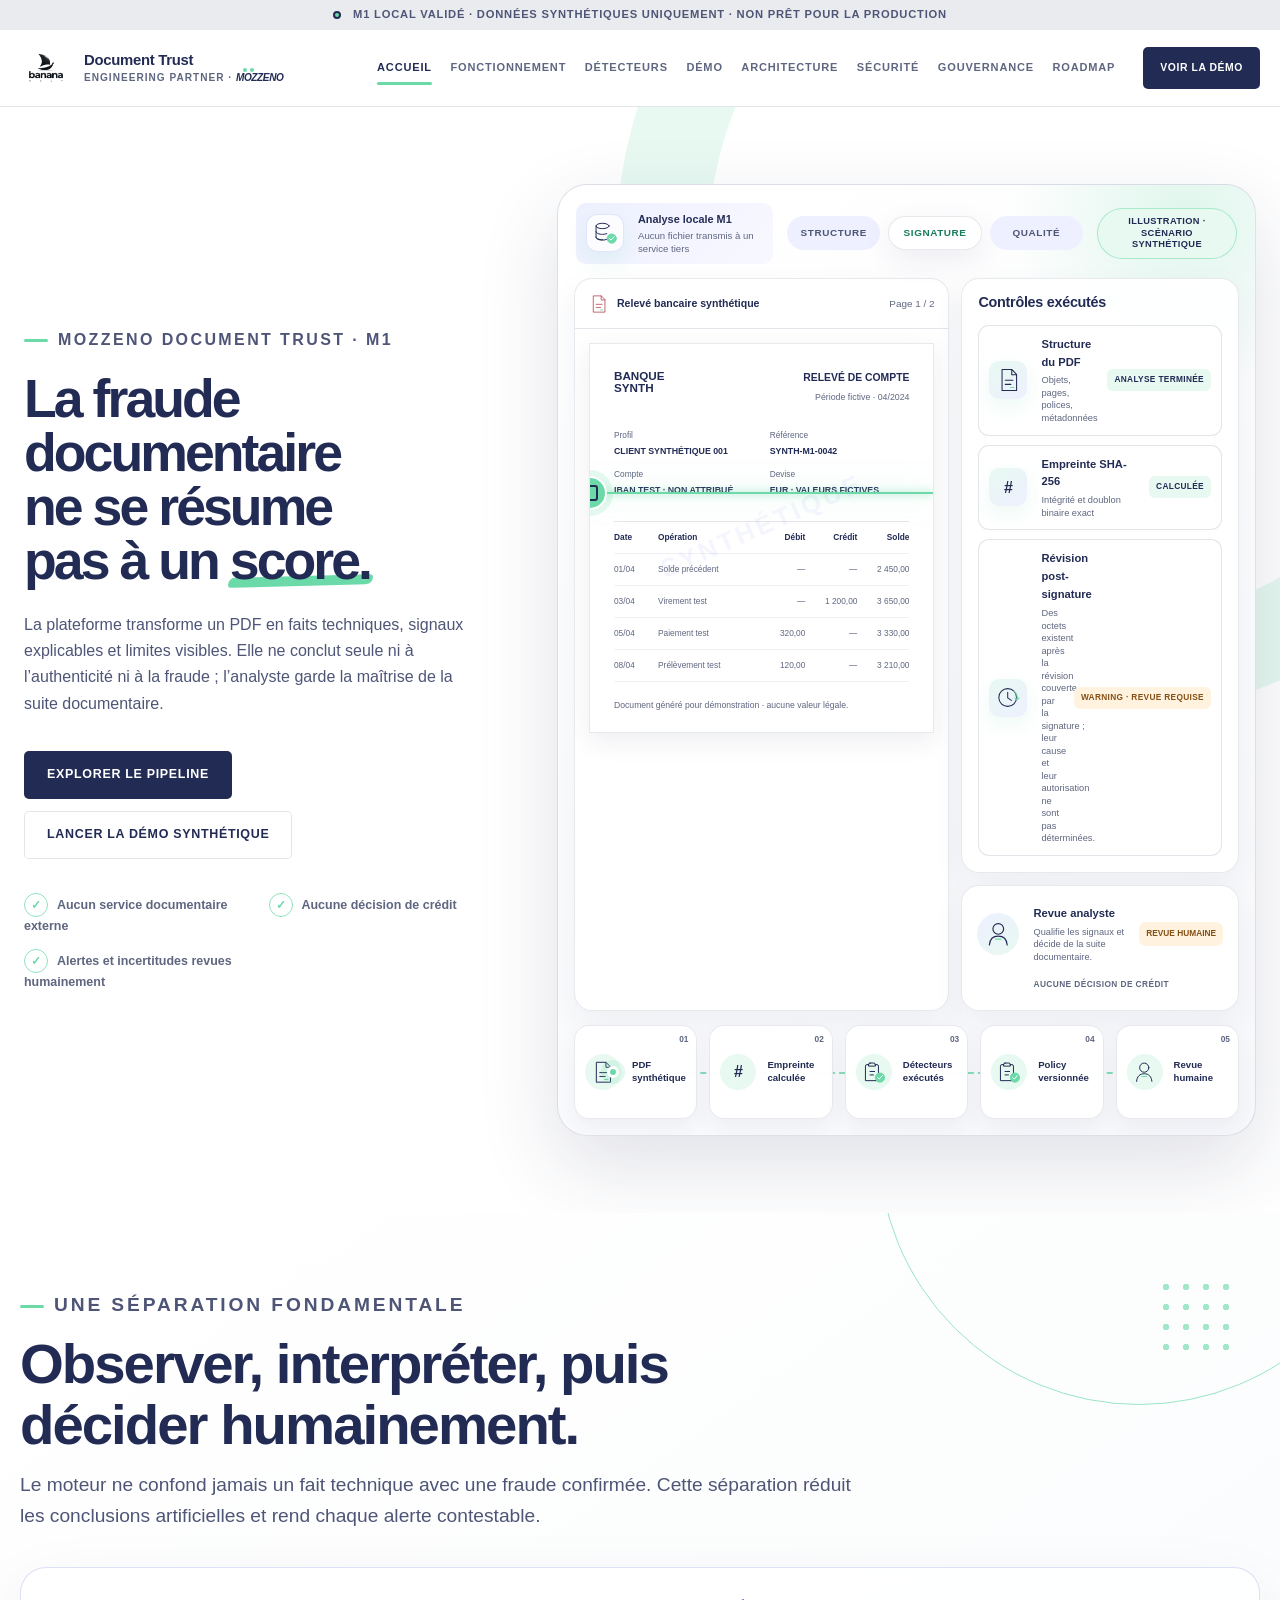
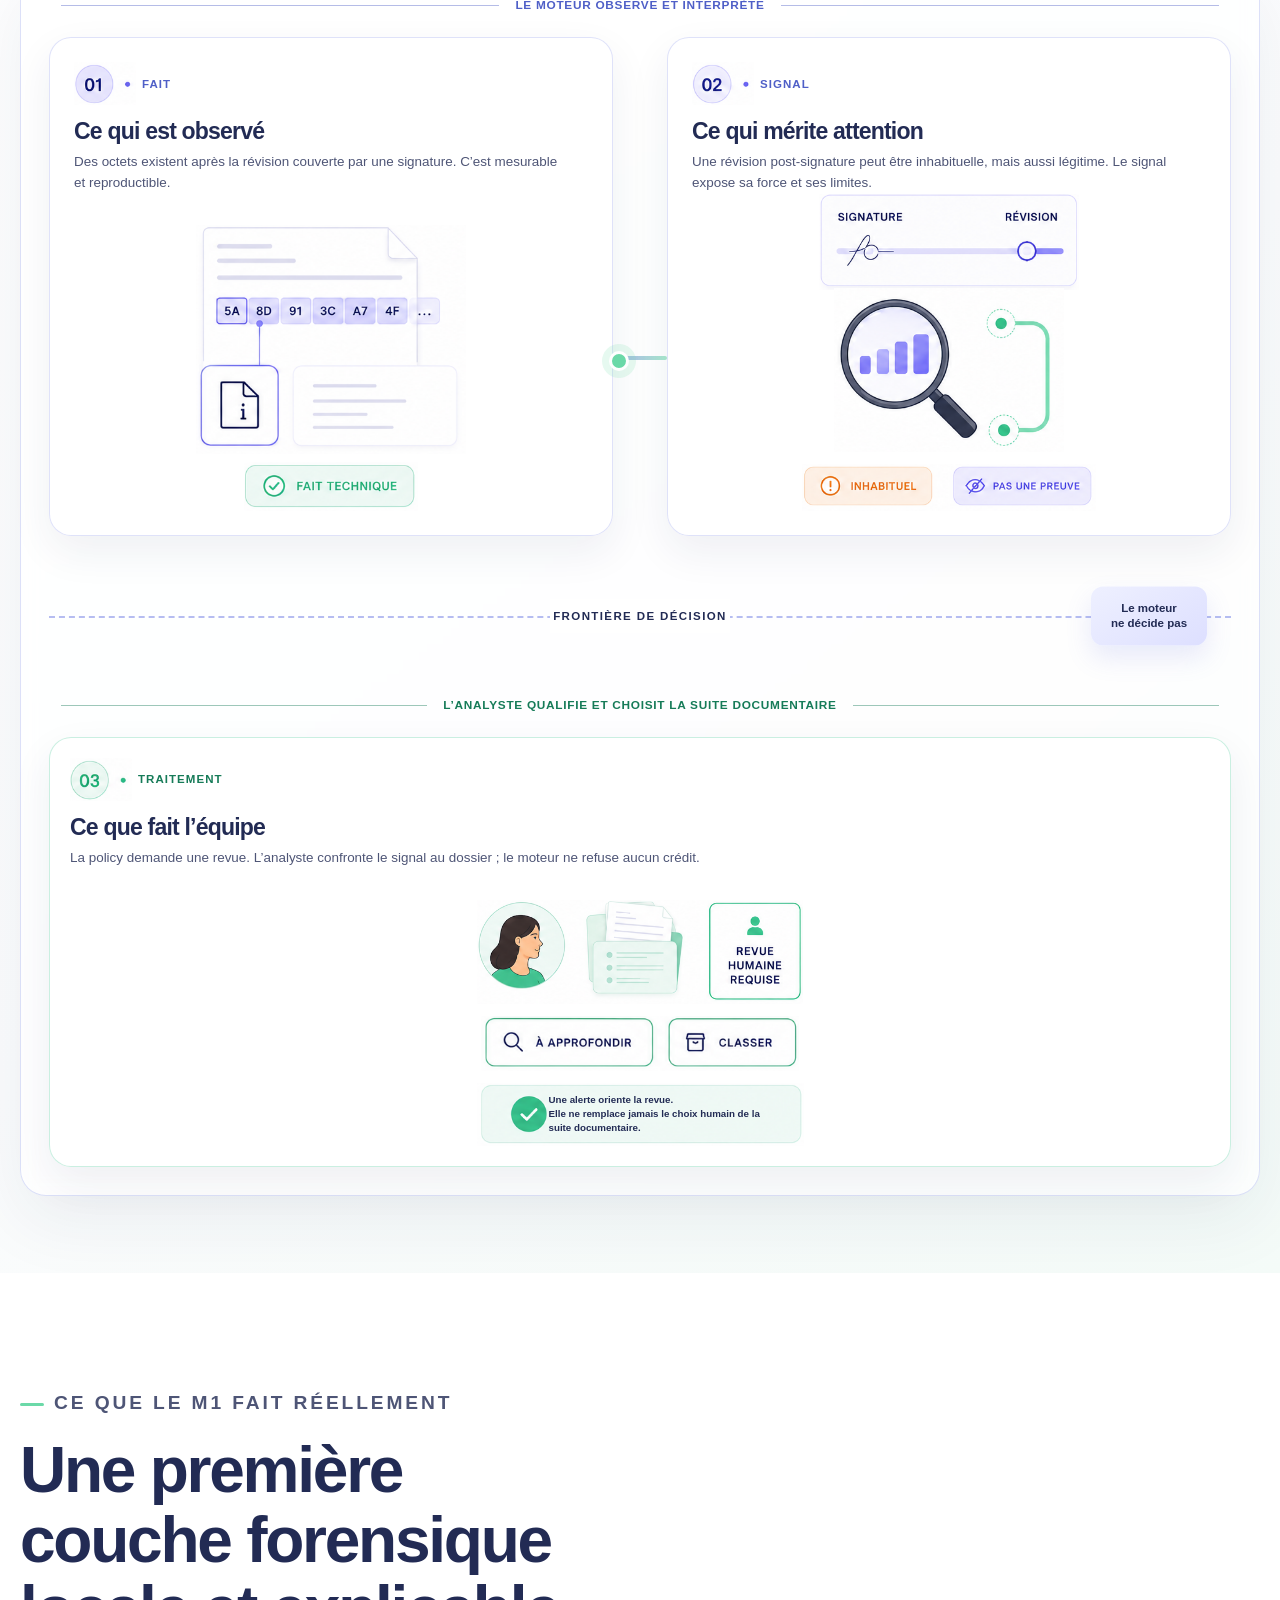
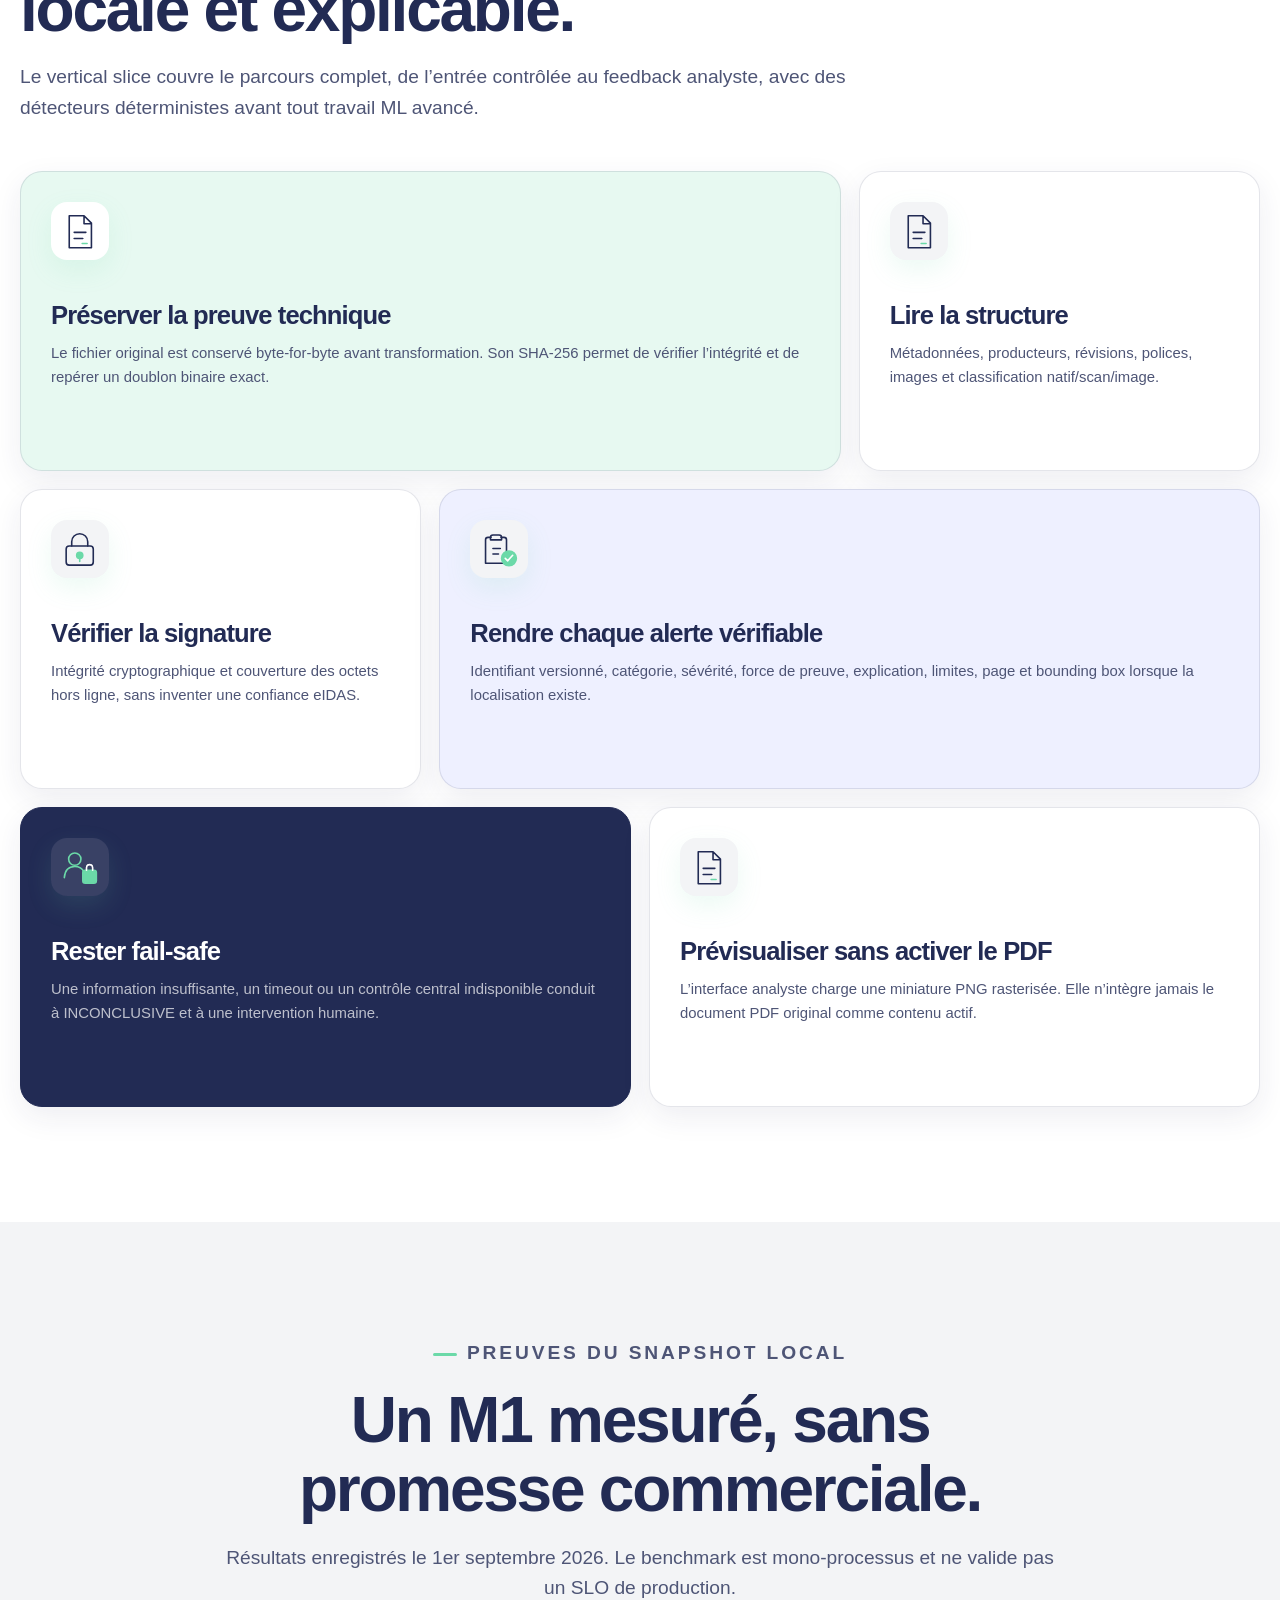
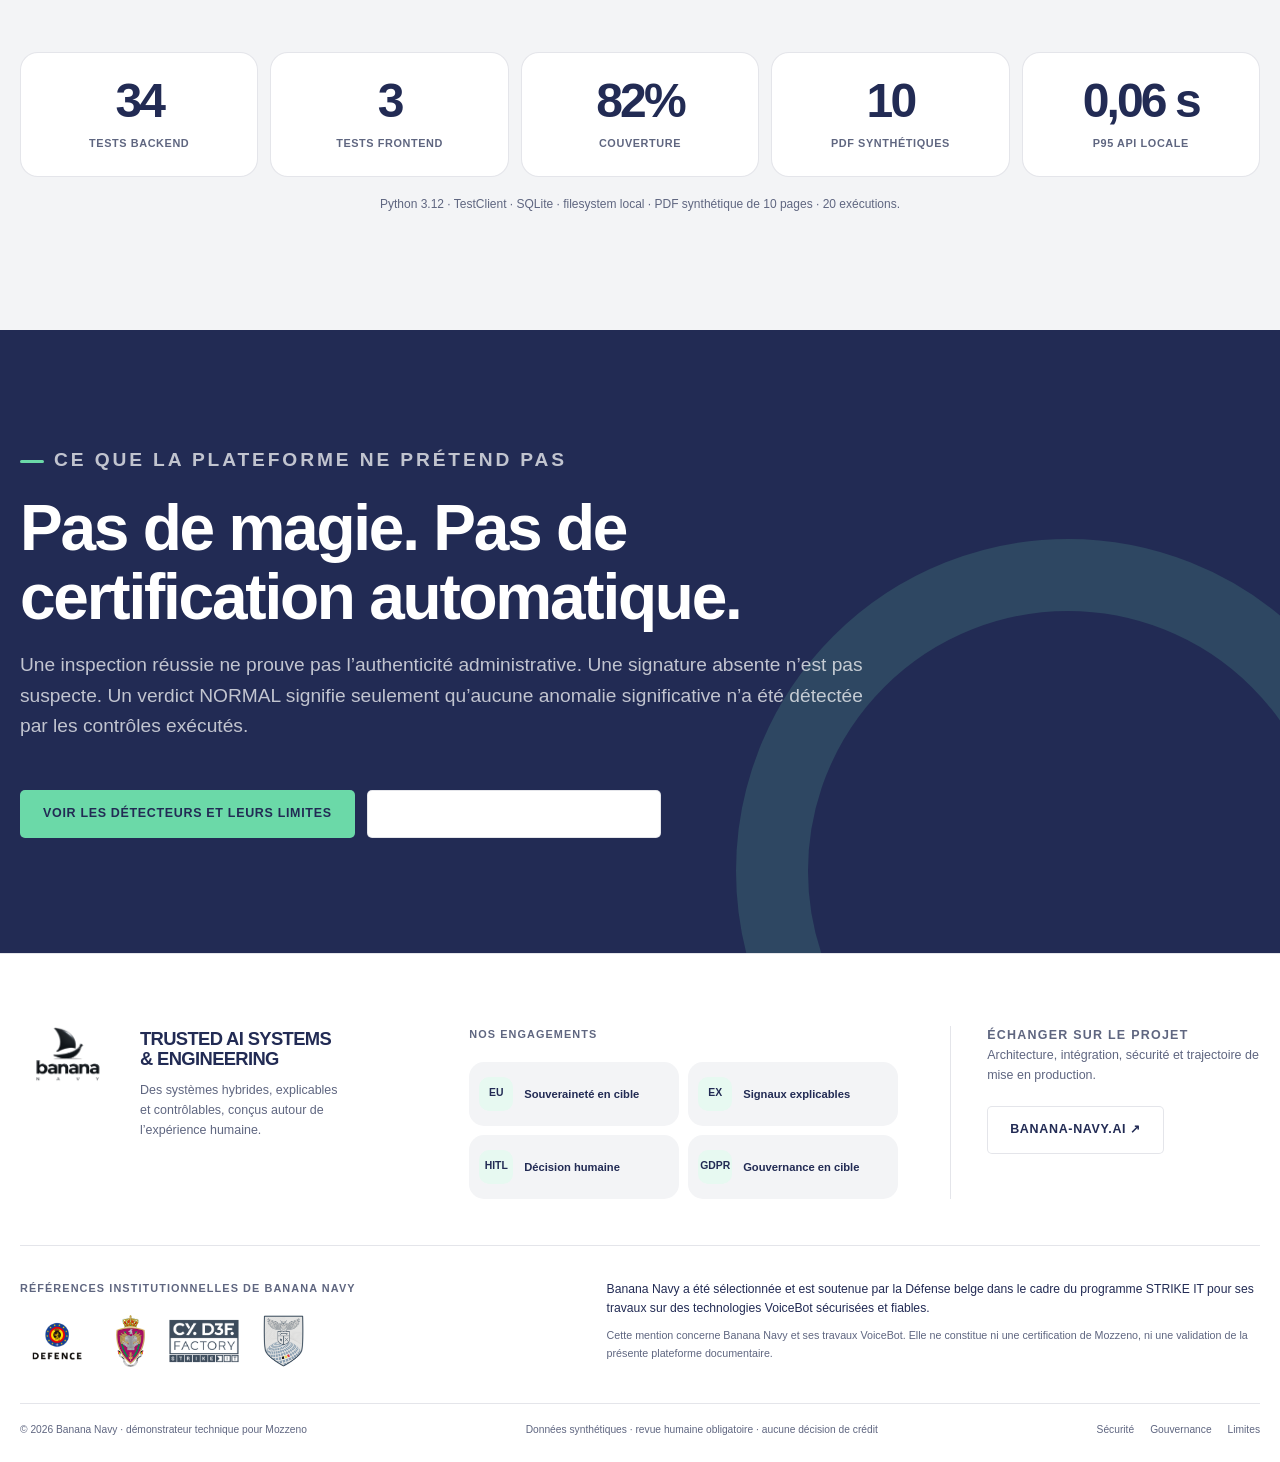
==== index.html @ f241d90c "Publish Mozzeno Document Trust showcase" ====
<!doctype html>
<html lang="fr">
  <head>
    <meta charset="utf-8">
    <meta name="viewport" content="width=device-width, initial-scale=1">
    <meta http-equiv="Content-Security-Policy" content="default-src 'self'; base-uri 'none'; form-action 'none'; object-src 'none'; connect-src 'none'; img-src 'self' data:; style-src 'self' 'unsafe-inline'; script-src 'self'">
    <meta name="description" content="Présentation du moteur local et explicable d’assistance à la détection de fraude documentaire, conçu pour une trajectoire souveraine chez Mozzeno.">
    <meta name="theme-color" content="#222b54">
    <title>Mozzeno Document Trust · Vue d’ensemble</title>
    <link rel="icon" href="assets/brand/banana-navy-logo.png" type="image/png">
    <link rel="stylesheet" href="assets/styles.css">
    <script defer src="assets/app.js"></script>
  </head>
  <body data-page="home">
    <a class="skip-link" href="#contenu">Aller au contenu</a>
    <div data-site-header></div>
    <noscript><div class="noscript-note">Le contenu principal reste lisible. La navigation, les pictogrammes et les interactions nécessitent JavaScript.</div></noscript>

    <main id="contenu">
      <section class="hero">
        <div class="shell hero-shell hero-grid">
          <div class="hero-copy" data-reveal>
            <p class="eyebrow">Mozzeno Document Trust · M1</p>
            <h1>La fraude documentaire ne se résume pas à un <span class="accent">score.</span></h1>
            <p>La plateforme transforme un PDF en faits techniques, signaux explicables et limites visibles. Elle ne conclut seule ni à l’authenticité ni à la fraude&nbsp;; l’analyste garde la maîtrise de la suite documentaire.</p>
            <div class="hero-actions">
              <a class="button button-primary" href="fonctionnement.html">Explorer le pipeline</a>
              <a class="button button-ghost" href="demo.html">Lancer la démo synthétique</a>
            </div>
            <div class="trust-line" role="list" aria-label="Principes du système">
              <span role="listitem">Aucun service documentaire externe</span>
              <span role="listitem">Aucune décision de crédit</span>
              <span role="listitem">Alertes et incertitudes revues humainement</span>
            </div>
          </div>

          <figure class="trust-console" aria-labelledby="console-caption" data-reveal>
            <figcaption class="visually-hidden" id="console-caption">Illustration d’un scénario entièrement synthétique : analyse locale d’un relevé fictif, calcul de l’empreinte SHA-256, détection d’un signal à examiner, policy versionnée, puis revue humaine sans décision de crédit.</figcaption>
            <div class="console-toolbar">
              <div class="local-processing">
                <span class="console-icon"><svg aria-hidden="true"><use href="#i-database"></use></svg></span>
                <span><strong>Analyse locale M1</strong><small>Aucun fichier transmis à un service tiers</small></span>
              </div>
              <div class="analysis-modes" role="list" aria-label="Axes d’analyse illustrés"><span role="listitem">Structure</span><span class="is-active" role="listitem">Signature</span><span role="listitem">Qualité</span></div>
              <span class="synthetic-chip">Illustration · scénario synthétique</span>
            </div>

            <div class="console-workspace">
              <div class="document-viewer">
                <header class="viewer-head">
                  <span class="viewer-title"><svg aria-hidden="true"><use href="#i-document"></use></svg><strong>Relevé bancaire synthétique</strong></span>
                  <span class="viewer-page">Page 1 / 2</span>
                </header>
                <div class="synthetic-paper" aria-hidden="true">
                  <span class="paper-watermark">SYNTHÉTIQUE</span>
                  <div class="statement-heading"><strong>BANQUE<br>SYNTH</strong><span><b>RELEVÉ DE COMPTE</b><small>Période fictive · 04/2024</small></span></div>
                  <div class="statement-meta">
                    <span><small>Profil</small><b>CLIENT SYNTHÉTIQUE 001</b></span>
                    <span><small>Référence</small><b>SYNTH-M1-0042</b></span>
                    <span><small>Compte</small><b>IBAN TEST · NON ATTRIBUÉ</b></span>
                    <span><small>Devise</small><b>EUR · VALEURS FICTIVES</b></span>
                  </div>
                  <div class="statement-table">
                    <div class="statement-row statement-labels"><span>Date</span><span>Opération</span><span>Débit</span><span>Crédit</span><span>Solde</span></div>
                    <div class="statement-row"><span>01/04</span><span>Solde précédent</span><span>—</span><span>—</span><span>2 450,00</span></div>
                    <div class="statement-row"><span>03/04</span><span>Virement test</span><span>—</span><span>1 200,00</span><span>3 650,00</span></div>
                    <div class="statement-row"><span>05/04</span><span>Paiement test</span><span>320,00</span><span>—</span><span>3 330,00</span></div>
                    <div class="statement-row"><span>08/04</span><span>Prélèvement test</span><span>120,00</span><span>—</span><span>3 210,00</span></div>
                  </div>
                  <p class="paper-disclaimer">Document généré pour démonstration · aucune valeur légale.</p>
                  <span class="scan-beam" aria-hidden="true"><i></i></span>
                </div>
              </div>

              <aside class="signal-board">
                <section class="signal-panel">
                  <h2>Contrôles exécutés</h2>
                  <div class="signal-row">
                    <span class="signal-icon"><svg aria-hidden="true"><use href="#i-document"></use></svg></span>
                    <span><strong>Structure du PDF</strong><small>Objets, pages, polices, métadonnées</small></span>
                    <b class="signal-status done">Analyse terminée</b>
                  </div>
                  <div class="signal-row">
                    <span class="signal-icon hash-icon" aria-hidden="true">#</span>
                    <span><strong>Empreinte SHA-256</strong><small>Intégrité et doublon binaire exact</small></span>
                    <b class="signal-status done">Calculée</b>
                  </div>
                  <div class="signal-row">
                    <span class="signal-icon"><svg aria-hidden="true"><use href="#i-clock"></use></svg></span>
                    <span><strong>Révision post-signature</strong><small>Des octets existent après la révision couverte par la signature&nbsp;; leur cause et leur autorisation ne sont pas déterminées.</small></span>
                    <b class="signal-status review">WARNING · revue requise</b>
                  </div>
                </section>
                <div class="analyst-panel">
                  <span class="analyst-icon"><svg aria-hidden="true"><use href="#i-user"></use></svg></span>
                  <span><strong>Revue analyste</strong><small>Qualifie les signaux et décide de la suite documentaire.</small></span>
                  <b>Revue humaine</b>
                  <p>Aucune décision de crédit</p>
                </div>
              </aside>
            </div>

            <div class="console-pipeline-wrap">
              <ol class="console-pipeline">
                <li><span class="pipeline-icon"><svg aria-hidden="true"><use href="#i-document"></use></svg></span><b>01</b><small>PDF synthétique</small></li>
                <li><span class="pipeline-icon hash-icon">#</span><b>02</b><small>Empreinte calculée</small></li>
                <li><span class="pipeline-icon"><svg aria-hidden="true"><use href="#i-clipboard"></use></svg></span><b>03</b><small>Détecteurs exécutés</small></li>
                <li><span class="pipeline-icon"><svg aria-hidden="true"><use href="#i-clipboard"></use></svg></span><b>04</b><small>Policy versionnée</small></li>
                <li><span class="pipeline-icon"><svg aria-hidden="true"><use href="#i-user"></use></svg></span><b>05</b><small>Revue humaine</small></li>
              </ol>
              <span class="pipeline-runner" aria-hidden="true"></span>
            </div>
          </figure>
        </div>
      </section>

      <section class="section surface-section separation-section" id="separation-moteur-humain">
        <div class="shell">
          <div class="section-head separation-heading" data-reveal>
            <p class="eyebrow">Une séparation fondamentale</p>
            <h2>Observer, interpréter, puis décider humainement.</h2>
            <p>Le moteur ne confond jamais un fait technique avec une fraude confirmée. Cette séparation réduit les conclusions artificielles et rend chaque alerte contestable.</p>
          </div>
          <div class="decision-map" data-reveal>
            <div class="engine-zone">
              <p class="zone-title"><span>Le moteur observe et interprète</span></p>
              <div class="engine-card-grid">
                <article class="separation-card fact-card">
                  <p class="separation-kicker"><b class="number-asset number-01"><span class="visually-hidden">01</span></b><span>Fait</span></p>
                  <h3>Ce qui est observé</h3>
                  <p>Des octets existent après la révision couverte par une signature. C’est mesurable et reproductible.</p>
                  <div class="fact-visual visual-kit-slice" aria-hidden="true"></div>
                  <div class="fact-qualifier visual-kit-slice" aria-hidden="true"></div>
                </article>

                <article class="separation-card signal-card">
                  <p class="separation-kicker"><b class="number-asset number-02"><span class="visually-hidden">02</span></b><span>Signal</span></p>
                  <h3>Ce qui mérite attention</h3>
                  <p>Une révision post-signature peut être inhabituelle, mais aussi légitime. Le signal expose sa force et ses limites.</p>
                  <div class="signal-visual" aria-hidden="true">
                    <span class="signal-signature visual-kit-slice"></span>
                    <span class="signal-inspection visual-kit-slice"></span>
                  </div>
                  <div class="signal-qualifiers" role="list" aria-label="Qualification du signal">
                    <span class="visually-hidden" role="listitem">Inhabituel</span><span class="visually-hidden" role="listitem">Pas une preuve</span>
                  </div>
                </article>
              </div>
            </div>

            <aside class="decision-boundary" aria-label="Frontière entre le moteur d’analyse et la décision humaine">
              <span>Frontière de décision</span>
              <strong>Le moteur<br>ne décide pas</strong>
            </aside>

            <div class="human-zone">
              <p class="zone-title"><span>L’analyste qualifie et choisit la suite documentaire</span></p>
              <article class="separation-card treatment-card">
                <p class="separation-kicker"><b class="number-asset number-03"><span class="visually-hidden">03</span></b><span>Traitement</span></p>
                <h3>Ce que fait l’équipe</h3>
                <p>La policy demande une revue. L’analyste confronte le signal au dossier&nbsp;; le moteur ne refuse aucun crédit.</p>
                <div class="human-review-visual visual-kit-slice" aria-hidden="true"></div>
                <p class="visually-hidden">L’analyste consulte le dossier et effectue la revue humaine requise.</p>
                <div class="review-options" role="list" aria-label="Suites documentaires possibles">
                  <span class="visually-hidden" role="listitem">À approfondir</span>
                  <span class="visually-hidden" role="listitem">Classer</span>
                </div>
                <p class="human-rule"><span>Une alerte oriente la revue.<br>Elle ne remplace jamais le choix humain de la suite documentaire.</span></p>
              </article>
            </div>
          </div>
        </div>
      </section>

      <section class="section">
        <div class="shell">
          <div class="section-head" data-reveal>
            <p class="eyebrow">Ce que le M1 fait réellement</p>
            <h2>Une première couche forensique locale et explicable.</h2>
            <p>Le vertical slice couvre le parcours complet, de l’entrée contrôlée au feedback analyste, avec des détecteurs déterministes avant tout travail ML avancé.</p>
          </div>
          <div class="bento-grid">
            <article class="bento wide mint" data-reveal>
              <span class="card-icon" aria-hidden="true"><svg viewBox="0 0 64 64"><use href="#i-document"></use></svg></span>
              <h3>Préserver la preuve technique</h3>
              <p>Le fichier original est conservé byte-for-byte avant transformation. Son SHA-256 permet de vérifier l’intégrité et de repérer un doublon binaire exact.</p>
            </article>
            <article class="bento" data-reveal>
              <span class="card-icon" aria-hidden="true"><svg viewBox="0 0 64 64"><use href="#i-document"></use></svg></span>
              <h3>Lire la structure</h3>
              <p>Métadonnées, producteurs, révisions, polices, images et classification natif/scan/image.</p>
            </article>
            <article class="bento" data-reveal>
              <span class="card-icon" aria-hidden="true"><svg viewBox="0 0 64 64"><use href="#i-lock"></use></svg></span>
              <h3>Vérifier la signature</h3>
              <p>Intégrité cryptographique et couverture des octets hors ligne, sans inventer une confiance eIDAS.</p>
            </article>
            <article class="bento wide purple" data-reveal>
              <span class="card-icon" aria-hidden="true"><svg viewBox="0 0 64 64"><use href="#i-clipboard"></use></svg></span>
              <h3>Rendre chaque alerte vérifiable</h3>
              <p>Identifiant versionné, catégorie, sévérité, force de preuve, explication, limites, page et bounding box lorsque la localisation existe.</p>
            </article>
            <article class="bento half navy" data-reveal>
              <span class="card-icon" aria-hidden="true"><svg viewBox="0 0 64 64"><use href="#i-user-lock"></use></svg></span>
              <h3>Rester fail-safe</h3>
              <p>Une information insuffisante, un timeout ou un contrôle central indisponible conduit à INCONCLUSIVE et à une intervention humaine.</p>
            </article>
            <article class="bento half" data-reveal>
              <span class="card-icon" aria-hidden="true"><svg viewBox="0 0 64 64"><use href="#i-document"></use></svg></span>
              <h3>Prévisualiser sans activer le PDF</h3>
              <p>L’interface analyste charge une miniature PNG rasterisée. Elle n’intègre jamais le document PDF original comme contenu actif.</p>
            </article>
          </div>
        </div>
      </section>

      <section class="section surface-section">
        <div class="shell">
          <div class="section-head centered" data-reveal>
            <p class="eyebrow">Preuves du snapshot local</p>
            <h2>Un M1 mesuré, sans promesse commerciale.</h2>
            <p>Résultats enregistrés le 1er septembre 2026. Le benchmark est mono-processus et ne valide pas un SLO de production.</p>
          </div>
          <div class="metric-grid" data-reveal>
            <div class="metric"><strong data-count="34">34</strong><span>tests backend</span></div>
            <div class="metric"><strong data-count="3">3</strong><span>tests frontend</span></div>
            <div class="metric"><strong data-count="83" data-suffix="%">83%</strong><span>couverture</span></div>
            <div class="metric"><strong data-count="10">10</strong><span>PDF synthétiques</span></div>
            <div class="metric"><strong data-count="0.06" data-decimals="2" data-suffix=" s">0,06 s</strong><span>p95 API locale</span></div>
          </div>
          <p class="metric-note">Python 3.12 · TestClient · SQLite · filesystem local · PDF synthétique de 10 pages · 20 exécutions.</p>
        </div>
      </section>

      <section class="section navy-section">
        <div class="shell" style="position:relative;z-index:1">
          <div class="section-head" data-reveal>
            <p class="eyebrow">Ce que la plateforme ne prétend pas</p>
            <h2>Pas de magie. Pas de certification automatique.</h2>
            <p>Une inspection réussie ne prouve pas l’authenticité administrative. Une signature absente n’est pas suspecte. Un verdict NORMAL signifie seulement qu’aucune anomalie significative n’a été détectée par les contrôles exécutés.</p>
          </div>
          <div class="hero-actions" data-reveal>
            <a class="button button-mint" href="detecteurs.html">Voir les détecteurs et leurs limites</a>
            <a class="button button-ghost" href="roadmap.html">Distinguer livré, cible et gates</a>
          </div>
        </div>
      </section>
    </main>

    <div data-site-footer></div>
  </body>
</html>
---- assets/styles.css ----
:root {
  --navy: #222b54;
  --navy-hover: #4e5576;
  --navy-focus: #293466;
  --mint: #6bd9a8;
  --mint-soft: #e7f9f1;
  --purple: #6f7ce3;
  --purple-soft: #eef0ff;
  --muted-brand: #7a8098;
  --muted: #5f6680;
  --surface: #f3f4f6;
  --legal: #eaebef;
  --white: #ffffff;
  --ink: #18203f;
  --warning: #b86b18;
  --warning-soft: #fff3df;
  --danger: #b54655;
  --danger-soft: #fff0f2;
  --line: rgba(34, 43, 84, 0.12);
  --shadow-sm: 0 10px 30px rgba(34, 43, 84, 0.08);
  --shadow-lg: 0 28px 70px rgba(34, 43, 84, 0.14);
  --font: "Segoe UI", "Helvetica Neue", Verdana, Arial, sans-serif;
  --ease: cubic-bezier(0.22, 1, 0.36, 1);
}

* {
  box-sizing: border-box;
}

html {
  scroll-behavior: smooth;
}

body {
  margin: 0;
  background: var(--white);
  color: var(--navy);
  font-family: var(--font);
  font-size: 16px;
  line-height: 1.6;
  -webkit-font-smoothing: antialiased;
}

body::before {
  position: fixed;
  z-index: 1000;
  top: 0;
  left: 0;
  width: var(--scroll-progress, 0%);
  height: 3px;
  background: var(--mint);
  content: "";
  pointer-events: none;
}

button,
input,
select {
  font: inherit;
}

button,
a {
  color: inherit;
}

button {
  cursor: pointer;
}

a {
  text-decoration: none;
}

img {
  display: block;
  max-width: 100%;
}

.visually-hidden {
  position: absolute !important;
  width: 1px !important;
  height: 1px !important;
  overflow: hidden !important;
  clip: rect(0 0 0 0) !important;
  clip-path: inset(50%) !important;
  margin: -1px !important;
  padding: 0 !important;
  border: 0 !important;
  white-space: nowrap !important;
}

.svg-sprite {
  position: absolute;
  width: 0;
  height: 0;
  overflow: hidden;
}

svg use {
  pointer-events: none;
}

.mint-fill {
  fill: var(--mint);
  stroke: var(--mint);
}

.mint-stroke {
  stroke: var(--mint) !important;
}

.white-stroke {
  stroke: var(--white) !important;
}

h1,
h2,
h3,
h4,
p {
  margin-top: 0;
}

h1,
h2,
h3,
h4 {
  line-height: 1.08;
  letter-spacing: -0.035em;
  text-wrap: balance;
}

p {
  text-wrap: pretty;
}

:focus-visible {
  outline: 3px solid var(--navy-focus);
  outline-offset: 4px;
  border-radius: 6px;
}

.navy-section :focus-visible,
.architecture-stage :focus-visible {
  outline-color: var(--white);
  box-shadow: 0 0 0 2px var(--navy-focus);
}

::selection {
  background: var(--mint);
  color: var(--navy);
}

.skip-link {
  position: fixed;
  z-index: 2000;
  top: 8px;
  left: 8px;
  transform: translateY(-150%);
  border-radius: 5px;
  background: var(--navy);
  padding: 10px 14px;
  color: white;
  font-weight: 700;
  transition: transform 0.2s ease;
}

.skip-link:focus {
  transform: none;
}

.shell {
  width: min(1240px, calc(100% - 40px));
  margin-inline: auto;
}

.narrow {
  width: min(880px, 100%);
}

.section {
  padding-block: clamp(72px, 9vw, 128px);
}

.section-compact {
  padding-block: clamp(48px, 6vw, 80px);
}

.surface-section {
  background: var(--surface);
}

.mint-section {
  background: var(--mint-soft);
}

.navy-section {
  position: relative;
  overflow: hidden;
  background: var(--navy);
  color: white;
}

.navy-section::after {
  position: absolute;
  right: -120px;
  bottom: -250px;
  width: 520px;
  height: 520px;
  border: 72px solid rgba(107, 217, 168, 0.16);
  border-radius: 50%;
  content: "";
}

.section-head {
  display: grid;
  max-width: 850px;
  gap: 18px;
  margin-bottom: 48px;
}

.section-head.centered {
  margin-inline: auto;
  text-align: center;
}

.eyebrow {
  margin: 0;
  color: var(--navy-hover);
  font-size: 0.74rem;
  font-weight: 800;
  letter-spacing: 0.15em;
  text-transform: uppercase;
}

.eyebrow::before {
  display: inline-block;
  width: 24px;
  height: 3px;
  margin: 0 10px 3px 0;
  border-radius: 99px;
  background: var(--mint);
  content: "";
}

.navy-section .eyebrow {
  color: var(--mint);
}

.section-head h2 {
  margin: 0;
  font-size: clamp(2.2rem, 5vw, 4.4rem);
  font-weight: 760;
}

.section-head p,
.lead {
  margin: 0;
  color: var(--navy-hover);
  font-size: clamp(1.02rem, 1.5vw, 1.24rem);
}

.navy-section .section-head p,
.navy-section .lead {
  color: rgba(255, 255, 255, 0.72);
}

.status-strip {
  min-height: 30px;
  background: var(--legal);
  color: var(--navy-hover);
  font-size: 0.7rem;
  font-weight: 700;
  letter-spacing: 0.07em;
  text-align: center;
  text-transform: uppercase;
}

.status-strip .shell {
  display: flex;
  min-height: 30px;
  align-items: center;
  justify-content: center;
  gap: 12px;
}

.status-dot {
  width: 8px;
  height: 8px;
  border: 2px solid var(--navy);
  border-radius: 50%;
  background: var(--mint);
}

.site-header {
  position: sticky;
  z-index: 80;
  top: 0;
  border-bottom: 1px solid var(--line);
  background: rgba(255, 255, 255, 0.92);
  backdrop-filter: blur(18px) saturate(140%);
}

.header-inner {
  display: flex;
  min-height: 76px;
  align-items: center;
  gap: 28px;
}

.brand-lockup {
  display: flex;
  flex: 0 0 auto;
  align-items: center;
  gap: 12px;
}

.brand-lockup img {
  width: 52px;
  height: 42px;
  object-fit: contain;
}

.brand-copy {
  display: grid;
  line-height: 1;
}

.brand-copy strong {
  font-size: 0.93rem;
  letter-spacing: -0.02em;
}

.brand-copy span {
  margin-top: 6px;
  color: var(--muted);
  font-size: 0.63rem;
  font-weight: 750;
  letter-spacing: 0.1em;
  text-transform: uppercase;
}

.mozzeno-word {
  position: relative;
  color: var(--navy);
  font-weight: 800;
  letter-spacing: -0.04em;
}

.mozzeno-word::before,
.mozzeno-word::after {
  position: absolute;
  top: -4px;
  width: 4px;
  height: 4px;
  border-radius: 50%;
  background: var(--mint);
  content: "";
}

.mozzeno-word::before {
  left: 7px;
}

.mozzeno-word::after {
  left: 14px;
}

.site-nav {
  display: flex;
  align-items: center;
  gap: clamp(15px, 1.45vw, 24px);
  margin-left: auto;
}

.site-nav a {
  position: relative;
  padding-block: 8px;
  color: var(--muted);
  font-size: 0.69rem;
  font-weight: 800;
  letter-spacing: 0.075em;
  text-transform: uppercase;
  transition: color 0.18s ease;
}

.site-nav a:hover,
.site-nav a[aria-current="page"] {
  color: var(--navy);
}

.site-nav a[aria-current="page"]::after {
  position: absolute;
  right: 0;
  bottom: 0;
  left: 0;
  height: 3px;
  border-radius: 99px;
  background: var(--mint);
  content: "";
}

.menu-toggle {
  display: none;
  width: 44px;
  height: 44px;
  border: 1px solid var(--line);
  border-radius: 5px;
  background: white;
}

.menu-toggle span {
  display: block;
  width: 20px;
  height: 2px;
  margin: 5px auto;
  border-radius: 9px;
  background: var(--navy);
}

.button {
  display: inline-flex;
  min-height: 48px;
  align-items: center;
  justify-content: center;
  gap: 10px;
  border: 1px solid transparent;
  border-radius: 5px;
  padding: 0 22px;
  font-size: 0.78rem;
  font-weight: 800;
  letter-spacing: 0.055em;
  text-transform: uppercase;
  transition: transform 0.2s var(--ease), background 0.2s ease, box-shadow 0.2s ease;
}

.button:hover {
  transform: translateY(-2px);
  box-shadow: var(--shadow-sm);
}

.button-primary {
  background: var(--navy);
  color: white;
}

.button-primary:hover {
  background: var(--navy-hover);
}

.button-mint {
  background: var(--mint);
  color: var(--navy);
}

.button-ghost {
  border-color: var(--line);
  background: white;
}

.header-cta {
  flex: 0 0 auto;
  min-height: 42px;
  padding-inline: 16px;
  font-size: 0.65rem;
}

.hero {
  position: relative;
  overflow: hidden;
  min-height: calc(100svh - 112px);
  padding-block: clamp(48px, 6vw, 82px);
}

.hero::before {
  position: absolute;
  z-index: -1;
  top: -330px;
  right: -280px;
  width: 760px;
  height: 760px;
  border: 92px solid var(--mint-soft);
  border-radius: 50%;
  content: "";
}

.hero::after {
  position: absolute;
  z-index: -1;
  top: 14%;
  right: 8%;
  width: 12px;
  height: 12px;
  border-radius: 50%;
  background: var(--mint);
  box-shadow: 32px 18px 0 rgba(111, 124, 227, 0.45), -20px 48px 0 rgba(107, 217, 168, 0.35);
  content: "";
}

.hero-grid {
  display: grid;
  grid-template-columns: minmax(420px, 560px) minmax(650px, 860px);
  align-items: center;
  justify-content: space-between;
  gap: clamp(44px, 5vw, 78px);
}

.hero-shell {
  width: min(1480px, calc(100% - 48px));
}

.hero-copy h1 {
  margin: 18px 0 24px;
  font-size: clamp(3.35rem, 4.15vw, 4.55rem);
  font-weight: 790;
  letter-spacing: -0.055em;
  line-height: 1.01;
}

.subhero h1 {
  margin: 18px 0 24px;
  font-size: clamp(3.2rem, 7vw, 6.9rem);
  font-weight: 790;
  letter-spacing: -0.065em;
  line-height: 0.9;
}

.hero-copy h1 .accent,
.subhero h1 .accent {
  position: relative;
  z-index: 0;
  display: inline-block;
}

.hero-copy h1 .accent::after,
.subhero h1 .accent::after {
  position: absolute;
  z-index: -1;
  right: -0.04em;
  bottom: 0.04em;
  left: -0.04em;
  height: 0.18em;
  border-radius: 99px 40px 99px 30px;
  background: var(--mint);
  content: "";
  transform: rotate(-1.5deg);
}

.hero-copy > p {
  max-width: 550px;
  margin-bottom: 0;
  color: var(--navy-hover);
  font-size: clamp(1rem, 1.16vw, 1.14rem);
  line-height: 1.65;
}

.hero-actions {
  display: flex;
  flex-wrap: wrap;
  gap: 12px;
  margin-top: 34px;
}

.trust-line {
  display: grid;
  max-width: 570px;
  grid-template-columns: repeat(2, minmax(0, 1fr));
  gap: 12px 20px;
  margin-top: 34px;
  color: var(--muted);
  font-size: 0.78rem;
  font-weight: 650;
}

.trust-line span::before {
  display: inline-grid;
  width: 22px;
  height: 22px;
  place-items: center;
  margin-right: 9px;
  border: 1px solid rgba(107, 217, 168, 0.75);
  border-radius: 50%;
  color: var(--mint);
  content: "✓";
  font-size: 0.72rem;
  font-weight: 900;
}

.subhero {
  position: relative;
  overflow: hidden;
  border-bottom: 1px solid var(--line);
  padding-block: clamp(64px, 8vw, 110px);
}

.subhero::after {
  position: absolute;
  z-index: -1;
  top: -200px;
  right: -100px;
  width: 460px;
  height: 460px;
  border: 64px solid var(--surface);
  border-radius: 50%;
  content: "";
}

.subhero h1 {
  max-width: 950px;
  font-size: clamp(3rem, 6.4vw, 6rem);
}

.subhero .lead {
  max-width: 780px;
}

.breadcrumb {
  display: flex;
  gap: 8px;
  color: var(--muted);
  font-size: 0.72rem;
  font-weight: 700;
  letter-spacing: 0.08em;
  text-transform: uppercase;
}

.breadcrumb a:hover {
  color: var(--navy);
}

.status-pills {
  display: flex;
  flex-wrap: wrap;
  gap: 8px;
  margin-top: 28px;
}

.pill,
.tag {
  display: inline-flex;
  min-height: 28px;
  align-items: center;
  gap: 7px;
  border: 1px solid var(--line);
  border-radius: 999px;
  background: white;
  padding: 4px 10px;
  font-size: 0.63rem;
  font-weight: 800;
  letter-spacing: 0.055em;
  text-transform: uppercase;
  color: var(--navy);
}

.pill-delivered {
  border-color: rgba(107, 217, 168, 0.75);
  background: var(--mint-soft);
}

.pill-target {
  border-color: rgba(111, 124, 227, 0.35);
  background: var(--purple-soft);
}

.pill-gate,
.pill-warning {
  border-color: rgba(184, 107, 24, 0.3);
  background: var(--warning-soft);
}

.bento-grid {
  display: grid;
  grid-template-columns: repeat(12, 1fr);
  gap: 18px;
}

.bento {
  position: relative;
  overflow: hidden;
  grid-column: span 4;
  min-height: 300px;
  border: 1px solid var(--line);
  border-radius: 22px;
  background: white;
  padding: 30px;
  box-shadow: var(--shadow-sm);
  transform: perspective(900px) rotateX(var(--rx, 0deg)) rotateY(var(--ry, 0deg));
  transition: transform 0.22s var(--ease), box-shadow 0.22s ease, border-color 0.22s ease;
}

.bento::after {
  position: absolute;
  inset: 0;
  background: radial-gradient(circle at var(--mx, 50%) var(--my, 50%), rgba(107, 217, 168, 0.16), transparent 36%);
  content: "";
  opacity: 0;
  pointer-events: none;
  transition: opacity 0.2s ease;
}

.bento:hover {
  border-color: rgba(107, 217, 168, 0.75);
  box-shadow: var(--shadow-lg);
}

.bento:hover::after {
  opacity: 1;
}

.bento > * {
  position: relative;
  z-index: 1;
}

.bento.wide {
  grid-column: span 8;
}

.bento.half {
  grid-column: span 6;
}

.bento.full {
  grid-column: 1 / -1;
}

.bento.mint {
  background: var(--mint-soft);
}

.bento.purple {
  background: var(--purple-soft);
}

.bento.navy {
  border-color: var(--navy);
  background: var(--navy);
  color: white;
}

.card-icon {
  display: grid;
  width: 58px;
  height: 58px;
  place-items: center;
  border-radius: 16px;
  background: var(--surface);
  color: var(--navy);
  font-size: 0.76rem;
  font-weight: 900;
  letter-spacing: -0.02em;
  box-shadow: 0 10px 26px rgba(107, 217, 168, 0.13);
  transition: box-shadow 0.25s var(--ease), transform 0.25s var(--ease);
}

.bento:hover .card-icon {
  box-shadow: 0 14px 32px rgba(107, 217, 168, 0.22);
  transform: translateY(-2px);
}

.bento.mint .card-icon {
  background: white;
}

.bento.navy .card-icon {
  background: rgba(255, 255, 255, 0.1);
  color: var(--mint);
}

.bento h3 {
  margin: 42px 0 12px;
  font-size: clamp(1.45rem, 2vw, 2rem);
}

.bento p {
  margin-bottom: 0;
  color: var(--navy-hover);
  font-size: 0.93rem;
}

.bento.navy p {
  color: rgba(255, 255, 255, 0.7);
}

.separation-section {
  position: relative;
  overflow: hidden;
  background: linear-gradient(145deg, #fff 0%, #fbfcfd 58%, #f4fbf8 100%);
  padding-block: clamp(64px, 6vw, 92px);
}

.separation-section > .shell {
  width: min(1470px, calc(100% - 40px));
}

.separation-section::before {
  position: absolute;
  top: -330px;
  right: -120px;
  width: 520px;
  height: 520px;
  border: 1px solid rgba(107, 217, 168, 0.68);
  border-radius: 50%;
  content: "";
  pointer-events: none;
}

.separation-section::after {
  position: absolute;
  top: 64px;
  right: 48px;
  width: 76px;
  height: 76px;
  background-image: radial-gradient(circle, rgba(107, 217, 168, 0.86) 0 3px, transparent 3.5px);
  background-size: 20px 20px;
  content: "";
  opacity: 0.72;
  pointer-events: none;
}

.separation-heading {
  position: relative;
  z-index: 1;
  max-width: 860px;
  gap: 14px;
  margin-bottom: 36px;
}

.separation-heading h2 {
  font-size: clamp(2.8rem, 4.4vw, 4.4rem);
}

.decision-map {
  position: relative;
  z-index: 1;
  display: grid;
  grid-template-columns: minmax(0, 1.82fr) 112px minmax(310px, 0.92fr);
  align-items: stretch;
  border: 1px solid rgba(111, 124, 227, 0.24);
  border-radius: 26px;
  background: rgba(255, 255, 255, 0.72);
  padding: 28px;
  box-shadow: 0 24px 70px rgba(34, 43, 84, 0.07);
  backdrop-filter: blur(8px);
}

.engine-zone {
  min-width: 0;
  padding-right: 20px;
}

.human-zone {
  min-width: 0;
  padding-left: 20px;
}

.zone-title {
  display: flex;
  align-items: center;
  gap: 16px;
  margin: 0 12px 22px;
  color: #4f5fc7;
  font-size: 0.74rem;
  font-weight: 850;
  letter-spacing: 0.06em;
  text-align: center;
  text-transform: uppercase;
}

.zone-title::before,
.zone-title::after {
  height: 1px;
  flex: 1;
  background: currentColor;
  content: "";
  opacity: 0.42;
}

.human-zone .zone-title {
  color: #167b58;
}

.engine-card-grid {
  position: relative;
  display: grid;
  grid-template-columns: repeat(2, minmax(0, 1fr));
  gap: 54px;
}

.engine-card-grid::before {
  position: absolute;
  z-index: 0;
  top: 64%;
  left: calc(50% - 27px);
  width: 54px;
  height: 4px;
  border-radius: 999px;
  background: linear-gradient(90deg, var(--purple), var(--mint));
  content: "";
  opacity: 0.58;
}

.engine-card-grid::after {
  position: absolute;
  z-index: 2;
  top: calc(64% - 5px);
  left: calc(50% - 31px);
  width: 14px;
  height: 14px;
  border: 3px solid white;
  border-radius: 50%;
  background: var(--mint);
  box-shadow: 0 0 0 7px rgba(107, 217, 168, 0.17);
  content: "";
  animation: separation-transfer 3.8s var(--ease) 2;
}

.separation-card {
  position: relative;
  z-index: 1;
  display: flex;
  min-width: 0;
  min-height: 472px;
  flex-direction: column;
  border: 1px solid rgba(111, 124, 227, 0.22);
  border-radius: 22px;
  background: rgba(255, 255, 255, 0.94);
  padding: 24px;
  box-shadow: 0 16px 42px rgba(34, 43, 84, 0.07);
}

.separation-card h3 {
  margin: 14px 0 8px;
  font-size: clamp(1.28rem, 1.8vw, 1.62rem);
}

.separation-card > p:not(.separation-kicker):not(.human-rule) {
  margin: 0;
  color: var(--navy-hover);
  font-size: 0.84rem;
  line-height: 1.55;
}

.separation-kicker {
  display: flex;
  align-items: center;
  gap: 10px;
  margin: 0;
  color: var(--purple);
  font-size: 0.72rem;
  font-weight: 850;
  letter-spacing: 0.09em;
  text-transform: uppercase;
}

.separation-kicker b {
  display: grid;
  width: 36px;
  height: 36px;
  place-items: center;
  border: 1px solid rgba(111, 124, 227, 0.22);
  border-radius: 50%;
  background: var(--purple-soft);
  font-size: 0.78rem;
}

.separation-kicker span::before {
  margin-right: 9px;
  content: "·";
}

.fact-visual,
.signal-visual {
  position: relative;
  min-height: 172px;
  margin-top: auto;
  border: 1px solid rgba(111, 124, 227, 0.18);
  border-radius: 14px;
  background: linear-gradient(145deg, white, rgba(238, 240, 255, 0.58));
}

.fact-visual {
  overflow: hidden;
  padding: 20px 14px 14px;
}

.fact-visual::before,
.fact-visual::after {
  position: absolute;
  right: 18px;
  width: 46%;
  height: 5px;
  border-radius: 999px;
  background: rgba(34, 43, 84, 0.16);
  content: "";
}

.fact-visual::before {
  top: 28px;
  box-shadow: 0 17px 0 rgba(34, 43, 84, 0.11), 0 34px 0 rgba(34, 43, 84, 0.14);
}

.fact-visual::after {
  top: 79px;
  width: 32%;
}

.fact-document {
  display: grid;
  width: 56px;
  height: 66px;
  place-items: center;
  border: 1px solid rgba(111, 124, 227, 0.34);
  border-radius: 12px;
  background: white;
  color: var(--navy);
}

.fact-document svg,
.signal-visual svg,
.human-review-visual svg,
.review-options svg,
.human-rule svg,
.byte-evidence + small svg {
  width: 34px;
  height: 34px;
  fill: none;
  stroke: currentColor;
  stroke-linecap: round;
  stroke-linejoin: round;
  stroke-width: 2.6;
}

.byte-evidence {
  position: relative;
  z-index: 1;
  display: grid;
  grid-template-columns: repeat(7, 1fr);
  margin-top: 16px;
  border: 1px solid rgba(111, 124, 227, 0.34);
  border-radius: 7px;
  background: white;
  box-shadow: 0 7px 18px rgba(111, 124, 227, 0.12);
}

.byte-evidence span {
  padding: 5px 2px;
  border-right: 1px solid rgba(111, 124, 227, 0.18);
  color: var(--navy);
  font-family: ui-monospace, SFMono-Regular, Consolas, monospace;
  font-size: 0.62rem;
  font-weight: 850;
  text-align: center;
}

.byte-evidence span:last-child {
  border-right: 0;
}

.fact-visual small {
  display: flex;
  align-items: center;
  justify-content: center;
  gap: 7px;
  width: max-content;
  max-width: 100%;
  margin: 14px auto 0;
  border: 1px solid rgba(47, 191, 134, 0.42);
  border-radius: 8px;
  background: rgba(231, 249, 241, 0.75);
  padding: 6px 10px;
  color: #167b58;
  font-size: 0.6rem;
  font-weight: 850;
  letter-spacing: 0.04em;
  text-transform: uppercase;
}

.fact-visual small svg {
  width: 20px;
  height: 20px;
}

.signal-visual {
  display: grid;
  grid-template-columns: repeat(2, 1fr);
  gap: 22px;
  align-items: start;
  padding: 18px;
}

.signal-visual > div {
  display: grid;
  gap: 12px;
  color: var(--navy);
  font-size: 0.6rem;
  font-weight: 850;
  letter-spacing: 0.06em;
  text-transform: uppercase;
}

.signal-visual i {
  position: relative;
  display: block;
  height: 5px;
  border-radius: 99px;
  background: rgba(111, 124, 227, 0.28);
}

.signal-visual i::after {
  position: absolute;
  top: 50%;
  left: 68%;
  width: 16px;
  height: 16px;
  border: 3px solid var(--purple);
  border-radius: 50%;
  background: white;
  content: "";
  transform: translate(-50%, -50%);
}

.signal-visual > div:nth-child(2) i::after {
  left: 43%;
}

.signal-visual > b {
  position: absolute;
  right: 50%;
  bottom: 14px;
  display: grid;
  width: 78px;
  height: 78px;
  place-items: center;
  border: 6px solid rgba(34, 43, 84, 0.72);
  border-radius: 50%;
  background: rgba(255, 255, 255, 0.94);
  box-shadow: 16px 18px 0 -8px rgba(34, 43, 84, 0.88);
  color: var(--purple);
  transform: translateX(50%);
}

.signal-qualifiers {
  display: grid;
  grid-template-columns: repeat(2, minmax(0, 1fr));
  gap: 8px;
  margin-top: 14px;
}

.signal-qualifiers span {
  display: grid;
  min-height: 34px;
  place-items: center;
  border: 1px solid rgba(184, 107, 24, 0.22);
  border-radius: 8px;
  background: var(--warning-soft);
  color: #92520d;
  font-size: 0.58rem;
  font-weight: 850;
  letter-spacing: 0.045em;
  text-align: center;
  text-transform: uppercase;
}

.signal-qualifiers span:last-child {
  border-color: rgba(111, 124, 227, 0.2);
  background: var(--purple-soft);
  color: var(--purple);
}

.decision-boundary {
  position: relative;
  display: grid;
  min-width: 0;
  place-items: center;
  border-right: 2px dashed rgba(111, 124, 227, 0.5);
  border-left: 2px dashed rgba(111, 124, 227, 0.5);
}

.decision-boundary > span {
  color: var(--navy);
  font-size: 0.72rem;
  font-weight: 850;
  letter-spacing: 0.12em;
  text-transform: uppercase;
  transform: rotate(-90deg);
  white-space: nowrap;
}

.decision-boundary strong {
  position: absolute;
  right: 50%;
  bottom: 74px;
  width: 116px;
  border-radius: 12px;
  background: linear-gradient(145deg, var(--purple-soft), #dddfff);
  padding: 14px 8px;
  box-shadow: 0 12px 26px rgba(111, 124, 227, 0.16);
  color: var(--navy);
  font-size: 0.72rem;
  line-height: 1.35;
  text-align: center;
  transform: translateX(50%);
}

.treatment-card {
  border-color: rgba(47, 191, 134, 0.25);
  padding: 20px;
}

.treatment-card .separation-kicker {
  color: #248c66;
}

.treatment-card .separation-kicker b {
  border-color: rgba(47, 191, 134, 0.22);
  background: var(--mint-soft);
}

.human-review-visual {
  display: grid;
  grid-template-columns: 0.8fr 1fr 1.1fr;
  align-items: center;
  gap: 10px;
  min-height: 132px;
  margin-top: auto;
}

.human-review-visual > span,
.human-review-visual > b {
  display: grid;
  min-width: 0;
  place-items: center;
  border: 1px solid rgba(47, 191, 134, 0.23);
  border-radius: 16px;
  background: linear-gradient(145deg, white, var(--mint-soft));
  color: var(--navy);
}

.human-review-visual > span {
  height: 82px;
}

.human-review-visual > span:nth-child(2) {
  height: 104px;
}

.human-review-visual > b {
  min-height: 118px;
  padding: 9px 6px;
  color: #19835d;
}

.human-review-visual > b small {
  margin-top: 6px;
  color: var(--navy);
  font-size: 0.55rem;
  font-weight: 850;
  line-height: 1.35;
  text-align: center;
  text-transform: uppercase;
}

.review-options {
  display: grid;
  grid-template-columns: repeat(2, minmax(0, 1fr));
  gap: 10px;
  margin-top: 12px;
}

.review-options span {
  display: flex;
  min-height: 40px;
  align-items: center;
  justify-content: center;
  gap: 8px;
  border: 1px solid rgba(47, 191, 134, 0.48);
  border-radius: 8px;
  background: white;
  color: var(--navy);
  font-size: 0.58rem;
  font-weight: 850;
  letter-spacing: 0.04em;
  text-align: center;
  text-transform: uppercase;
}

.review-options svg {
  width: 20px;
  height: 20px;
}

.human-rule {
  display: flex;
  align-items: center;
  gap: 11px;
  margin: 12px 0 0;
  border-radius: 10px;
  background: linear-gradient(90deg, rgba(231, 249, 241, 0.9), rgba(243, 244, 246, 0.75));
  padding: 10px 12px;
  color: var(--navy);
  font-size: 0.67rem;
  font-weight: 760;
  line-height: 1.45;
}

.human-rule svg {
  width: 28px;
  height: 28px;
  flex: 0 0 auto;
  color: #19835d;
}

/* Exact crops from the visual kit supplied for this section. */
.visual-kit-slice,
.number-asset,
.signal-qualifiers,
.review-options,
.human-rule {
  background-image: url("illustrations/separation-visual-kit.png");
  background-repeat: no-repeat;
}

.separation-kicker {
  gap: 6px;
  color: #4f5fc7;
}

.separation-kicker > span::before {
  display: none;
}

.separation-kicker b.number-asset {
  display: block;
  width: 62px;
  height: 43px;
  flex: 0 0 auto;
  border: 0;
  border-radius: 0;
  background-color: transparent;
  background-image: url("illustrations/separation-visual-kit.png");
  background-size: 998px 666px;
}

.separation-kicker b.number-asset.number-01 {
  background-position: -21px -193px;
}

.separation-kicker b.number-asset.number-02 {
  background-position: -117px -193px;
}

.separation-kicker b.number-asset.number-03 {
  background-position: -219px -193px;
}

.fact-visual.visual-kit-slice {
  width: 270px;
  height: 229px;
  min-height: 0;
  flex: 0 0 auto;
  margin: auto auto 0;
  border: 0;
  border-radius: 0;
  background-color: transparent;
  background-position: -23px -271px;
  background-size: 1044px 696px;
  padding: 0;
}

.fact-visual.visual-kit-slice::before,
.fact-visual.visual-kit-slice::after {
  content: none;
}

.fact-qualifier {
  width: 174px;
  height: 49px;
  flex: 0 0 auto;
  margin: 8px auto 0;
  background-position: -25px -511px;
  background-size: 1044px 696px;
}

.signal-visual {
  display: block;
  width: 260px;
  height: 260px;
  min-height: 0;
  flex: 0 0 auto;
  margin: auto auto 0;
  border: 0;
  border-radius: 0;
  background: none;
  padding: 0;
}

.signal-signature,
.signal-inspection {
  display: block;
  background-size: 952px 635px;
}

.signal-signature {
  width: 260px;
  height: 96px;
  background-position: -296px -180px;
}

.signal-inspection {
  width: 230px;
  height: 164px;
  margin: -2px auto 0;
  background-position: -296px -279px;
}

.signal-qualifiers {
  display: block;
  width: 294px;
  height: 47px;
  flex: 0 0 auto;
  margin: 10px auto 0;
  background-position: -198px -466px;
  background-size: 952px 635px;
}

.decision-boundary {
  border: 0;
}

.decision-boundary::after {
  position: absolute;
  top: 0;
  bottom: 0;
  left: 50%;
  border-left: 2px dashed rgba(111, 124, 227, 0.52);
  content: "";
  transform: translateX(-50%);
}

.decision-boundary > span {
  position: relative;
  z-index: 3;
  background: white;
  padding: 8px 3px;
}

.decision-boundary strong {
  z-index: 4;
}

.treatment-card .separation-kicker {
  color: #167b58;
}

.treatment-card .separation-kicker b.number-asset {
  border: 0;
  background-color: transparent;
}

.human-review-visual.visual-kit-slice {
  display: block;
  width: 326px;
  height: 104px;
  min-height: 0;
  flex: 0 0 auto;
  margin: auto auto 0;
  background-position: -545px -166px;
  background-size: 891px 594px;
}

.review-options {
  display: block;
  width: 318px;
  height: 55px;
  flex: 0 0 auto;
  margin: 12px auto 0;
  background-position: -763px -457px;
  background-size: 1106px 737px;
}

.human-rule {
  display: grid;
  width: 327px;
  min-height: 63px;
  align-items: center;
  flex: 0 0 auto;
  margin: 12px auto 0;
  border-radius: 0;
  background-color: transparent;
  background-position: -709px -512px;
  background-size: 1060px 707px;
  padding: 8px 12px 8px 72px;
  font-size: 0.61rem;
}

@keyframes separation-transfer {
  0%, 15% { left: calc(50% - 31px); opacity: 0; }
  22% { opacity: 1; }
  72% { left: calc(50% + 17px); opacity: 1; }
  80%, 100% { left: calc(50% + 17px); opacity: 0; }
}

@media (max-width: 1360px) {
  .decision-map {
    grid-template-columns: 1fr;
    gap: 24px;
  }

  .engine-zone,
  .human-zone {
    padding: 0;
  }

  .decision-boundary {
    min-height: 112px;
    border: 0;
  }

  .decision-boundary::after {
    top: 50%;
    right: 0;
    bottom: auto;
    left: 0;
    border-top: 2px dashed rgba(111, 124, 227, 0.5);
    border-left: 0;
    transform: none;
  }

  .decision-boundary > span {
    transform: none;
  }

  .decision-boundary strong {
    right: 24px;
    bottom: 50%;
    transform: translateY(50%);
  }

  .treatment-card {
    min-height: 430px;
  }
}

@media (max-width: 780px) {
  .separation-section::before {
    top: -250px;
    right: -310px;
    width: 440px;
    height: 440px;
  }

  .separation-section::after {
    display: none;
  }

  .decision-map {
    border-radius: 20px;
    padding: 16px;
  }

  .engine-card-grid {
    grid-template-columns: 1fr;
    gap: 18px;
  }

  .engine-card-grid::before,
  .engine-card-grid::after {
    display: none;
  }

  .separation-card {
    min-height: 0;
  }

  .fact-visual,
  .signal-visual,
  .human-review-visual {
    margin-top: 24px;
  }
}

@media (max-width: 520px) {
  .hero-copy .eyebrow {
    font-size: 0.62rem;
    letter-spacing: 0.1em;
  }

  .separation-heading h2 {
    font-size: 2.55rem;
  }

  .decision-map {
    margin-inline: -4px;
    padding: 12px;
  }

  .zone-title {
    gap: 8px;
    margin-inline: 0;
    font-size: 0.62rem;
  }

  .separation-card {
    padding: 20px;
  }

  .decision-boundary {
    min-height: 154px;
    align-content: start;
    padding-top: 18px;
  }

  .decision-boundary strong {
    right: 50%;
    bottom: 12px;
    transform: translateX(50%);
  }

  .human-review-visual {
    grid-template-columns: repeat(2, 1fr);
  }

  .human-review-visual > b {
    grid-column: 1 / -1;
  }

  .review-options {
    grid-template-columns: 1fr;
  }

  .signal-qualifiers {
    width: 284px;
    height: 44px;
    background-position: -191px -451px;
    background-size: 922px 614px;
  }

  .human-review-visual.visual-kit-slice {
    width: 281px;
    height: 89px;
    background-position: -470px -143px;
    background-size: 768px 512px;
  }

  .review-options {
    width: 283px;
    height: 49px;
    background-position: -678px -406px;
    background-size: 983px 655px;
  }

  .human-rule {
    width: 282px;
    min-height: 54px;
    background-position: -612px -441px;
    background-size: 914px 609px;
    padding: 6px 8px 6px 62px;
    font-size: 0.56rem;
  }
}

.metric-grid {
  display: grid;
  grid-template-columns: repeat(5, 1fr);
  gap: 12px;
}

.metric {
  border: 1px solid var(--line);
  border-radius: 18px;
  background: white;
  padding: 24px 18px;
  text-align: center;
}

.metric strong {
  display: block;
  color: var(--navy);
  font-size: clamp(2rem, 4vw, 3rem);
  letter-spacing: -0.06em;
  line-height: 1;
}

.metric span {
  display: block;
  margin-top: 10px;
  color: var(--muted);
  font-size: 0.68rem;
  font-weight: 750;
  letter-spacing: 0.055em;
  text-transform: uppercase;
}

.metric-note {
  margin: 18px 0 0;
  color: var(--muted);
  font-size: 0.75rem;
  text-align: center;
}

.trust-console {
  position: relative;
  isolation: isolate;
  min-width: 0;
  min-height: 680px;
  margin: 0;
  overflow: hidden;
  border: 1px solid rgba(34, 43, 84, 0.14);
  border-radius: 30px;
  background: linear-gradient(145deg, #fff 8%, #f7f8fb 100%);
  padding: 16px;
  box-shadow: 0 30px 82px rgba(34, 43, 84, 0.14);
}

.trust-console::before {
  position: absolute;
  z-index: -1;
  top: -150px;
  right: -110px;
  width: 360px;
  height: 360px;
  border-radius: 50%;
  background: radial-gradient(circle, rgba(107, 217, 168, 0.2), transparent 68%);
  content: "";
}

.console-toolbar {
  position: relative;
  z-index: 2;
  display: grid;
  min-height: 72px;
  grid-template-columns: minmax(172px, 0.8fr) minmax(260px, 1.2fr) auto;
  align-items: center;
  gap: 14px;
  padding: 2px 2px 14px;
}

.local-processing {
  display: grid;
  min-height: 56px;
  grid-template-columns: 42px 1fr;
  align-items: center;
  gap: 10px;
  border-radius: 10px;
  background: linear-gradient(135deg, var(--purple-soft), #f8f8ff);
  padding: 8px 10px;
}

.local-processing strong,
.local-processing small {
  display: block;
}

.local-processing strong {
  font-size: 0.68rem;
}

.local-processing small {
  margin-top: 2px;
  color: var(--muted);
  font-size: 0.6rem;
  line-height: 1.35;
}

.console-icon,
.signal-icon,
.analyst-icon,
.pipeline-icon {
  display: grid;
  flex: 0 0 auto;
  place-items: center;
  color: var(--navy);
}

.console-icon {
  width: 38px;
  height: 38px;
  border: 1px solid rgba(111, 124, 227, 0.18);
  border-radius: 11px;
  background: rgba(255, 255, 255, 0.76);
  box-shadow: 0 8px 22px rgba(107, 217, 168, 0.16);
}

.console-icon svg,
.viewer-title svg,
.signal-icon svg,
.analyst-icon svg,
.pipeline-icon svg,
.card-icon svg {
  width: 68%;
  height: 68%;
  fill: none;
  stroke: currentColor;
  stroke-linecap: round;
  stroke-linejoin: round;
  stroke-width: 2.6;
}

.analysis-modes {
  display: grid;
  grid-template-columns: repeat(3, 1fr);
  gap: 8px;
}

.analysis-modes span {
  display: grid;
  min-height: 34px;
  place-items: center;
  border: 1px solid transparent;
  border-radius: 999px;
  background: var(--purple-soft);
  color: var(--navy-hover);
  font-size: 0.62rem;
  font-weight: 850;
  letter-spacing: 0.06em;
  text-transform: uppercase;
}

.analysis-modes .is-active {
  border-color: rgba(34, 43, 84, 0.1);
  background: white;
  color: #177c59;
  box-shadow: var(--shadow-sm);
}

.synthetic-chip {
  max-width: 140px;
  border: 1px solid rgba(107, 217, 168, 0.5);
  border-radius: 999px;
  background: var(--mint-soft);
  padding: 7px 9px;
  color: var(--navy);
  font-size: 0.58rem;
  font-weight: 850;
  letter-spacing: 0.04em;
  line-height: 1.25;
  text-align: center;
  text-transform: uppercase;
}

.console-workspace {
  position: relative;
  z-index: 1;
  display: grid;
  min-height: 458px;
  grid-template-columns: minmax(0, 1.15fr) minmax(270px, 0.85fr);
  gap: 12px;
}

.document-viewer,
.signal-panel,
.analyst-panel {
  border: 1px solid rgba(34, 43, 84, 0.1);
  border-radius: 18px;
  background: rgba(255, 255, 255, 0.92);
  box-shadow: 0 12px 32px rgba(34, 43, 84, 0.06);
}

.document-viewer {
  min-width: 0;
  overflow: hidden;
}

.viewer-head {
  display: flex;
  min-height: 50px;
  align-items: center;
  justify-content: space-between;
  gap: 10px;
  border-bottom: 1px solid var(--line);
  padding: 10px 14px;
}

.viewer-title,
.viewer-page {
  display: flex;
  align-items: center;
}

.viewer-title {
  min-width: 0;
  gap: 8px;
  font-size: 0.66rem;
}

.viewer-title svg {
  width: 20px;
  height: 20px;
  flex: 0 0 auto;
  color: var(--danger);
}

.viewer-page {
  flex: 0 0 auto;
  gap: 6px;
  color: var(--muted);
  font-size: 0.62rem;
  font-style: normal;
}

.synthetic-paper {
  position: relative;
  min-height: 388px;
  margin: 14px;
  overflow: hidden;
  border: 1px solid rgba(34, 43, 84, 0.1);
  background: white;
  padding: 26px 24px 20px;
  box-shadow: 0 8px 24px rgba(34, 43, 84, 0.08);
}

.paper-watermark {
  position: absolute;
  top: 47%;
  left: 50%;
  color: rgba(111, 124, 227, 0.065);
  font-size: clamp(1.1rem, 2vw, 1.7rem);
  font-weight: 900;
  letter-spacing: 0.13em;
  transform: translate(-50%, -50%) rotate(-24deg);
}

.statement-heading {
  position: relative;
  display: flex;
  align-items: flex-start;
  justify-content: space-between;
  gap: 18px;
}

.statement-heading > strong {
  font-size: 0.73rem;
  line-height: 1.05;
}

.statement-heading > span {
  text-align: right;
}

.statement-heading b,
.statement-heading small {
  display: block;
}

.statement-heading b {
  font-size: 0.65rem;
}

.statement-heading small {
  margin-top: 3px;
  color: var(--muted);
  font-size: 0.55rem;
}

.statement-meta {
  position: relative;
  display: grid;
  grid-template-columns: repeat(2, minmax(0, 1fr));
  gap: 10px 16px;
  margin-top: 25px;
}

.statement-meta small,
.statement-meta b {
  display: block;
}

.statement-meta small {
  color: var(--muted);
  font-size: 0.52rem;
}

.statement-meta b {
  overflow: hidden;
  margin-top: 2px;
  font-size: 0.55rem;
  text-overflow: ellipsis;
  white-space: nowrap;
}

.statement-table {
  position: relative;
  margin-top: 24px;
  border-top: 1px solid var(--line);
}

.statement-row {
  display: grid;
  min-height: 32px;
  grid-template-columns: 0.62fr 1.55fr repeat(3, 0.75fr);
  align-items: center;
  gap: 6px;
  border-bottom: 1px solid rgba(34, 43, 84, 0.07);
  color: var(--muted);
  font-size: 0.52rem;
}

.statement-row span:nth-child(n + 3) {
  text-align: right;
}

.statement-labels {
  color: var(--navy);
  font-weight: 850;
}

.paper-disclaimer {
  position: relative;
  margin: 18px 0 0;
  color: var(--muted);
  font-size: 0.54rem;
  line-height: 1.35;
}

.scan-beam {
  position: absolute;
  z-index: 4;
  top: 38%;
  right: 0;
  left: 0;
  height: 2px;
  background: var(--mint);
  box-shadow: 0 0 9px var(--mint), 0 0 28px rgba(107, 217, 168, 0.55);
  animation: document-scan 5.6s var(--ease) 2;
}

.scan-beam i {
  position: absolute;
  top: 50%;
  left: 0;
  display: grid;
  width: 34px;
  height: 34px;
  place-items: center;
  border: 2px solid white;
  border-radius: 50%;
  background: var(--mint);
  color: var(--navy);
  box-shadow: 0 0 0 6px rgba(107, 217, 168, 0.18);
  transform: translate(-50%, -50%);
}

.scan-beam i::before {
  width: 12px;
  height: 12px;
  border: 2px solid currentColor;
  border-radius: 3px;
  content: "";
}

.signal-board {
  display: grid;
  min-width: 0;
  grid-template-rows: minmax(0, 1fr) auto;
  gap: 12px;
}

.signal-panel {
  padding: 16px;
}

.signal-panel h2 {
  margin: 0 0 14px;
  font-size: 0.9rem;
  letter-spacing: -0.02em;
}

.signal-row {
  display: grid;
  min-height: 80px;
  grid-template-columns: 42px minmax(0, 1fr) auto;
  align-items: center;
  gap: 10px;
  border: 1px solid var(--line);
  border-radius: 11px;
  background: white;
  padding: 10px;
}

.signal-row + .signal-row {
  margin-top: 9px;
}

.signal-icon {
  width: 38px;
  height: 38px;
  border-radius: 10px;
  background: linear-gradient(145deg, var(--mint-soft), var(--purple-soft));
  box-shadow: 0 8px 20px rgba(107, 217, 168, 0.13);
  font-size: 1rem;
  font-weight: 900;
}

.signal-row > span:nth-child(2) {
  min-width: 0;
}

.signal-row strong,
.signal-row small {
  display: block;
}

.signal-row strong {
  font-size: 0.7rem;
}

.signal-row small {
  margin-top: 3px;
  color: var(--muted);
  font-size: 0.58rem;
  line-height: 1.35;
}

.signal-status {
  border-radius: 6px;
  padding: 6px 7px;
  color: var(--navy);
  font-size: 0.52rem;
  letter-spacing: 0.04em;
  line-height: 1.2;
  text-align: center;
  text-transform: uppercase;
}

.signal-status.done {
  background: var(--mint-soft);
}

.signal-status.review {
  background: var(--warning-soft);
  color: #855016;
}

.analyst-panel {
  display: grid;
  min-height: 126px;
  grid-template-columns: 46px minmax(0, 1fr) auto;
  align-items: center;
  gap: 10px;
  padding: 15px;
}

.analyst-icon {
  width: 42px;
  height: 42px;
  border-radius: 50%;
  background: linear-gradient(145deg, var(--purple-soft), var(--mint-soft));
}

.analyst-panel strong,
.analyst-panel small {
  display: block;
}

.analyst-panel strong {
  font-size: 0.7rem;
}

.analyst-panel small {
  margin-top: 3px;
  color: var(--muted);
  font-size: 0.58rem;
  line-height: 1.35;
}

.analyst-panel > b {
  border-radius: 7px;
  background: var(--warning-soft);
  padding: 7px;
  color: #855016;
  font-size: 0.52rem;
  line-height: 1.2;
  text-align: center;
  text-transform: uppercase;
}

.analyst-panel > p {
  grid-column: 2 / -1;
  margin: -3px 0 0;
  color: var(--muted);
  font-size: 0.52rem;
  font-weight: 750;
  letter-spacing: 0.05em;
  text-transform: uppercase;
}

.console-pipeline-wrap {
  position: relative;
  z-index: 2;
  margin-top: 14px;
}

.console-pipeline {
  position: relative;
  display: grid;
  grid-template-columns: repeat(5, minmax(0, 1fr));
  gap: 12px;
  margin: 0;
  padding: 0;
  list-style: none;
}

.console-pipeline::before {
  position: absolute;
  z-index: -1;
  top: 50%;
  right: 7%;
  left: 7%;
  border-top: 2px dashed rgba(107, 217, 168, 0.8);
  content: "";
}

.console-pipeline li {
  position: relative;
  display: grid;
  min-height: 94px;
  grid-template-columns: 38px minmax(0, 1fr);
  align-items: center;
  gap: 9px;
  border: 1px solid rgba(34, 43, 84, 0.1);
  border-radius: 15px;
  background: rgba(255, 255, 255, 0.96);
  padding: 12px 10px;
  box-shadow: 0 9px 22px rgba(34, 43, 84, 0.06);
}

.pipeline-icon {
  width: 36px;
  height: 36px;
  border-radius: 50%;
  background: var(--mint-soft);
  font-size: 1rem;
  font-weight: 900;
}

.console-pipeline li > b {
  position: absolute;
  top: 7px;
  right: 8px;
  color: var(--muted);
  font-size: 0.52rem;
}

.console-pipeline li > small {
  color: var(--navy);
  font-size: 0.6rem;
  font-weight: 800;
  line-height: 1.3;
}

.pipeline-runner {
  position: absolute;
  z-index: 5;
  top: calc(50% - 6px);
  left: 5%;
  width: 12px;
  height: 12px;
  border: 3px solid white;
  border-radius: 50%;
  background: var(--mint);
  box-shadow: 0 0 0 6px rgba(107, 217, 168, 0.18);
  animation: console-runner 6s var(--ease) 2;
}

@keyframes document-scan {
  0%, 10% { top: 30%; opacity: 0; }
  18% { opacity: 1; }
  55% { top: 68%; opacity: 1; }
  82%, 100% { top: 82%; opacity: 0; }
}

@keyframes console-runner {
  0%, 6% { left: 5%; opacity: 0; }
  10% { opacity: 1; }
  28% { left: 25%; }
  47% { left: 45%; }
  66% { left: 65%; }
  85% { left: 85%; opacity: 1; }
  94%, 100% { left: 85%; opacity: 0; }
}

.pipeline-layout {
  display: grid;
  grid-template-columns: minmax(320px, 0.72fr) minmax(0, 1.28fr);
  gap: 36px;
}

.pipeline-nav {
  display: grid;
  align-content: start;
  gap: 10px;
}

.pipeline-step {
  display: grid;
  width: 100%;
  grid-template-columns: 42px 1fr auto;
  align-items: center;
  gap: 14px;
  border: 1px solid var(--line);
  border-radius: 14px;
  background: white;
  padding: 13px 14px;
  color: var(--navy-hover);
  text-align: left;
  transition: border 0.18s ease, transform 0.18s ease, background 0.18s ease;
}

.pipeline-step:hover {
  transform: translateX(4px);
}

.pipeline-step[aria-selected="true"] {
  border-color: var(--mint);
  background: var(--mint-soft);
  color: var(--navy);
}

.pipeline-step > b {
  display: grid;
  width: 38px;
  height: 38px;
  place-items: center;
  border-radius: 50%;
  background: var(--surface);
  font-size: 0.75rem;
}

.pipeline-step span {
  font-weight: 750;
}

.pipeline-step small {
  color: var(--muted);
  font-size: 0.58rem;
  font-weight: 800;
  letter-spacing: 0.05em;
  text-transform: uppercase;
}

.pipeline-detail {
  position: sticky;
  top: 118px;
  min-height: 520px;
  border-radius: 28px;
  background: var(--navy);
  padding: clamp(30px, 5vw, 56px);
  color: white;
  box-shadow: var(--shadow-lg);
}

.pipeline-detail-number {
  display: grid;
  width: 64px;
  height: 64px;
  place-items: center;
  border-radius: 18px;
  background: var(--mint);
  color: var(--navy);
  font-size: 1rem;
  font-weight: 900;
}

.pipeline-detail h2 {
  margin: 48px 0 16px;
  font-size: clamp(2.3rem, 5vw, 4.6rem);
}

.pipeline-detail > p {
  max-width: 670px;
  color: rgba(255, 255, 255, 0.74);
  font-size: 1.04rem;
}

.detail-facts {
  display: grid;
  grid-template-columns: repeat(2, 1fr);
  gap: 12px;
  margin-top: 34px;
}

.detail-facts div {
  border: 1px solid rgba(255, 255, 255, 0.13);
  border-radius: 15px;
  background: rgba(255, 255, 255, 0.06);
  padding: 16px;
}

.detail-facts b {
  display: block;
  margin-bottom: 5px;
  color: var(--mint);
  font-size: 0.63rem;
  letter-spacing: 0.075em;
  text-transform: uppercase;
}

.detail-facts span {
  font-size: 0.82rem;
}

.detector-toolbar,
.view-switch,
.demo-scenarios {
  display: flex;
  flex-wrap: wrap;
  gap: 8px;
  margin-bottom: 30px;
}

.filter-button,
.switch-button,
.scenario-button {
  min-height: 42px;
  border: 1px solid var(--line);
  border-radius: 5px;
  background: white;
  padding: 8px 15px;
  color: var(--navy-hover);
  font-size: 0.69rem;
  font-weight: 800;
  letter-spacing: 0.045em;
  text-transform: uppercase;
}

.filter-button[aria-pressed="true"],
.switch-button[aria-pressed="true"],
.scenario-button[aria-pressed="true"] {
  border-color: var(--navy);
  background: var(--navy);
  color: white;
}

.detector-grid {
  display: grid;
  grid-template-columns: repeat(3, 1fr);
  gap: 16px;
}

.detector-card {
  display: flex;
  min-height: 340px;
  flex-direction: column;
  border: 1px solid var(--line);
  border-radius: 20px;
  background: white;
  padding: 26px;
  box-shadow: var(--shadow-sm);
}

.detector-card[hidden] {
  display: none;
}

.detector-card .detector-code {
  display: flex;
  align-items: center;
  justify-content: space-between;
  gap: 12px;
}

.detector-code > b {
  display: grid;
  width: 50px;
  height: 50px;
  place-items: center;
  border-radius: 14px;
  background: var(--surface);
  font-size: 0.7rem;
}

.detector-card h3 {
  margin: 34px 0 10px;
  font-size: 1.65rem;
}

.detector-card p {
  margin: 0 0 20px;
  color: var(--navy-hover);
  font-size: 0.88rem;
}

.detector-card ul {
  display: grid;
  gap: 8px;
  margin: auto 0 0;
  padding: 0;
  list-style: none;
}

.detector-card li {
  position: relative;
  padding-left: 18px;
  color: var(--muted);
  font-size: 0.78rem;
}

.detector-card li::before {
  position: absolute;
  top: 0.62em;
  left: 0;
  width: 6px;
  height: 6px;
  border-radius: 50%;
  background: var(--mint);
  content: "";
}

.indicator-example {
  display: grid;
  grid-template-columns: minmax(0, 0.85fr) minmax(360px, 1.15fr);
  gap: 22px;
  align-items: stretch;
}

.document-mock {
  position: relative;
  min-height: 570px;
  overflow: hidden;
  border: 1px solid var(--line);
  border-radius: 24px;
  background: #dfe2e9;
  padding: 38px;
}

.paper {
  position: relative;
  width: min(410px, 100%);
  min-height: 490px;
  margin: auto;
  border-radius: 4px;
  background: white;
  padding: 42px 38px;
  box-shadow: 0 22px 48px rgba(34, 43, 84, 0.16);
}

.paper-head {
  display: flex;
  align-items: center;
  justify-content: space-between;
  gap: 30px;
  margin-bottom: 36px;
}

.paper-logo {
  width: 86px;
  height: 14px;
  border-radius: 99px;
  background: var(--navy);
}

.paper-stamp {
  width: 42px;
  height: 42px;
  border: 3px solid var(--mint);
  border-radius: 50%;
}

.paper-line {
  height: 8px;
  margin-bottom: 13px;
  border-radius: 99px;
  background: #e9ebef;
}

.paper-line.short { width: 48%; }
.paper-line.medium { width: 72%; }
.paper-line.dark { width: 61%; background: #aeb3c3; }

.paper-table {
  display: grid;
  gap: 10px;
  margin-top: 42px;
  border-top: 1px solid #e5e7ec;
  padding-top: 20px;
}

.paper-row {
  display: grid;
  grid-template-columns: 1fr 0.55fr;
  gap: 20px;
}

.bounding-box {
  position: absolute;
  top: 63%;
  right: 13%;
  width: 40%;
  height: 10%;
  border: 3px solid var(--warning);
  border-radius: 5px;
  background: rgba(255, 191, 93, 0.12);
  animation: box-breathe 2.2s ease-in-out infinite;
}

.bounding-box::after {
  position: absolute;
  right: -3px;
  bottom: calc(100% + 5px);
  border-radius: 4px;
  background: var(--warning);
  padding: 3px 7px;
  color: white;
  content: "page 1 · zone 0,41–0,62";
  font-size: 0.54rem;
  font-weight: 800;
  white-space: nowrap;
}

@keyframes box-breathe {
  50% { box-shadow: 0 0 0 8px rgba(184, 107, 24, 0.12); }
}

.indicator-card {
  display: flex;
  flex-direction: column;
  border: 1px solid var(--line);
  border-radius: 24px;
  background: white;
  padding: 34px;
  box-shadow: var(--shadow-sm);
}

.indicator-meta {
  display: flex;
  flex-wrap: wrap;
  gap: 7px;
}

.indicator-card h3 {
  margin: 40px 0 14px;
  font-size: clamp(1.7rem, 3vw, 2.5rem);
}

.indicator-card > p {
  color: var(--navy-hover);
}

.indicator-fields {
  display: grid;
  grid-template-columns: repeat(2, 1fr);
  gap: 10px;
  margin-top: auto;
}

.indicator-fields div {
  border-radius: 12px;
  background: var(--surface);
  padding: 14px;
}

.indicator-fields b {
  display: block;
  margin-bottom: 4px;
  color: var(--muted);
  font-size: 0.58rem;
  letter-spacing: 0.07em;
  text-transform: uppercase;
}

.indicator-fields span {
  font-size: 0.76rem;
  font-weight: 650;
}

.policy-tree {
  display: grid;
  gap: 9px;
}

.policy-rule {
  display: grid;
  grid-template-columns: 50px 1fr auto;
  align-items: center;
  gap: 16px;
  border: 1px solid var(--line);
  border-radius: 16px;
  background: white;
  padding: 15px 18px;
}

.policy-rule > b {
  display: grid;
  width: 42px;
  height: 42px;
  place-items: center;
  border-radius: 50%;
  background: var(--surface);
  font-size: 0.68rem;
}

.policy-rule span {
  font-size: 0.86rem;
  font-weight: 680;
}

.policy-rule output {
  border-radius: 999px;
  background: var(--surface);
  padding: 6px 10px;
  color: var(--navy-hover);
  font-size: 0.61rem;
  font-weight: 850;
  letter-spacing: 0.04em;
}

.policy-rule.warning output { background: var(--warning-soft); color: #85490b; }
.policy-rule.danger output { background: var(--danger-soft); color: var(--danger); }
.policy-rule.inconclusive output { background: var(--purple-soft); color: var(--navy); }

.demo-console {
  overflow: hidden;
  border: 1px solid var(--line);
  border-radius: 28px;
  background: white;
  box-shadow: var(--shadow-lg);
}

.demo-topbar {
  display: flex;
  align-items: center;
  justify-content: space-between;
  gap: 20px;
  border-bottom: 1px solid var(--line);
  background: var(--surface);
  padding: 16px 20px;
}

.demo-topbar strong {
  font-size: 0.76rem;
  letter-spacing: 0.055em;
  text-transform: uppercase;
}

.demo-topbar span {
  color: var(--muted);
  font-size: 0.68rem;
}

.demo-grid {
  display: grid;
  grid-template-columns: minmax(320px, 0.75fr) minmax(0, 1.25fr);
}

.demo-document {
  border-right: 1px solid var(--line);
  background: #e7e9ee;
  padding: 32px;
}

.demo-document .paper {
  min-height: 530px;
}

.demo-report {
  min-height: 610px;
  padding: clamp(28px, 4vw, 48px);
}

.analysis-progress {
  display: grid;
  grid-template-columns: repeat(5, 1fr);
  gap: 8px;
  margin-bottom: 36px;
}

.analysis-progress span {
  height: 6px;
  overflow: hidden;
  border-radius: 99px;
  background: var(--surface);
}

.analysis-progress span::after {
  display: block;
  width: 0;
  height: 100%;
  border-radius: inherit;
  background: var(--mint);
  content: "";
  transition: width 0.5s var(--ease);
}

.analysis-progress span.is-complete::after {
  width: 100%;
}

.report-placeholder {
  display: grid;
  min-height: 420px;
  place-items: center;
  color: var(--muted);
  text-align: center;
}

.report-placeholder .scan-ring {
  position: relative;
  width: 96px;
  height: 96px;
  margin: 0 auto 18px;
  border: 8px solid var(--surface);
  border-top-color: var(--mint);
  border-radius: 50%;
}

.report-placeholder.is-running .scan-ring {
  animation: spin 1s linear infinite;
}

@keyframes spin { to { transform: rotate(360deg); } }

.report-result[hidden],
.report-placeholder[hidden] {
  display: none;
}

.verdict-row {
  display: flex;
  align-items: flex-start;
  justify-content: space-between;
  gap: 24px;
  margin-bottom: 28px;
}

.verdict-row h2 {
  margin: 6px 0 0;
  font-size: clamp(2.1rem, 4vw, 3.5rem);
}

.verdict-badge {
  border-radius: 999px;
  background: var(--surface);
  padding: 9px 14px;
  font-size: 0.7rem;
  font-weight: 900;
  letter-spacing: 0.055em;
}

.verdict-badge.warning { background: var(--warning-soft); color: #85490b; }
.verdict-badge.inconclusive { background: var(--purple-soft); color: var(--navy); }
.verdict-badge.invalid { background: var(--danger-soft); color: var(--danger); }

.report-layers {
  display: grid;
  gap: 10px;
}

.report-layer {
  border: 1px solid var(--line);
  border-radius: 14px;
  padding: 15px 17px;
}

.report-layer b {
  display: block;
  margin-bottom: 5px;
  color: var(--muted);
  font-size: 0.59rem;
  letter-spacing: 0.08em;
  text-transform: uppercase;
}

.report-layer p {
  margin: 0;
  font-size: 0.84rem;
}

.demo-disclaimer {
  margin-top: 22px;
  border-left: 4px solid var(--purple);
  background: var(--purple-soft);
  padding: 14px 16px;
  color: var(--navy-hover);
  font-size: 0.74rem;
}

.architecture-stage {
  min-height: 640px;
  border-radius: 28px;
  background: var(--navy);
  padding: clamp(28px, 5vw, 58px);
  color: white;
  box-shadow: var(--shadow-lg);
}

.architecture-view[hidden] {
  display: none;
}

.arch-flow {
  position: relative;
  display: grid;
  grid-template-columns: repeat(5, 1fr);
  gap: 14px;
  margin-top: 44px;
}

.arch-flow::before {
  position: absolute;
  z-index: 0;
  top: 43px;
  right: 8%;
  left: 8%;
  height: 2px;
  background: rgba(255, 255, 255, 0.18);
  content: "";
}

.arch-node {
  position: relative;
  z-index: 1;
  min-height: 170px;
  border: 1px solid rgba(255, 255, 255, 0.13);
  border-radius: 16px;
  background: #2c3766;
  padding: 22px 16px;
  text-align: center;
}

.arch-node b {
  display: grid;
  width: 44px;
  height: 44px;
  place-items: center;
  margin: 0 auto 28px;
  border-radius: 50%;
  background: var(--mint);
  color: var(--navy);
  font-size: 0.68rem;
}

.arch-node strong {
  display: block;
  font-size: 0.88rem;
}

.arch-node small {
  display: block;
  margin-top: 8px;
  color: rgba(255, 255, 255, 0.58);
  font-size: 0.68rem;
}

.arch-packet {
  position: absolute;
  z-index: 3;
  top: 36px;
  left: 5%;
  width: 14px;
  height: 14px;
  border: 3px solid var(--navy);
  border-radius: 50%;
  background: var(--mint);
  animation: arch-packet 4.8s linear infinite;
}

@keyframes arch-packet {
  0% { left: 5%; opacity: 0; }
  8% { opacity: 1; }
  92% { opacity: 1; }
  100% { left: 94%; opacity: 0; }
}

.choice-table {
  width: 100%;
  overflow: hidden;
  border: 1px solid var(--line);
  border-radius: 20px;
  border-spacing: 0;
  background: white;
  box-shadow: var(--shadow-sm);
}

.choice-table th,
.choice-table td {
  border-bottom: 1px solid var(--line);
  padding: 18px 20px;
  text-align: left;
  vertical-align: top;
}

.choice-table tr:last-child td {
  border-bottom: 0;
}

.choice-table th {
  background: var(--navy);
  color: white;
  font-size: 0.7rem;
  letter-spacing: 0.065em;
  text-transform: uppercase;
}

.choice-table td {
  color: var(--navy-hover);
  font-size: 0.84rem;
}

.choice-table td:first-child {
  color: var(--navy);
  font-weight: 800;
}

.storage-grid,
.security-grid,
.gate-grid {
  display: grid;
  grid-template-columns: repeat(4, 1fr);
  gap: 14px;
}

.storage-card,
.security-card,
.gate-card {
  border: 1px solid var(--line);
  border-radius: 19px;
  background: white;
  padding: 24px;
  box-shadow: var(--shadow-sm);
}

.storage-card b,
.security-card > b,
.gate-card > b {
  display: grid;
  width: 44px;
  height: 44px;
  place-items: center;
  border-radius: 13px;
  background: var(--surface);
  font-size: 0.68rem;
}

.storage-card h3,
.security-card h3,
.gate-card h3 {
  margin: 28px 0 10px;
  font-size: 1.3rem;
}

.storage-card p,
.security-card p,
.gate-card p {
  margin: 0;
  color: var(--navy-hover);
  font-size: 0.8rem;
}

.hybrid-flow {
  display: grid;
  grid-template-columns: repeat(5, 1fr);
  align-items: stretch;
  gap: 10px;
}

.hybrid-flow.four-column {
  grid-template-columns: repeat(4, minmax(0, 1fr));
}

.hybrid-node {
  position: relative;
  min-height: 180px;
  border: 1px solid rgba(255, 255, 255, 0.13);
  border-radius: 17px;
  background: rgba(255, 255, 255, 0.06);
  padding: 24px 18px;
}

.hybrid-node:not(:last-child)::after {
  position: absolute;
  top: 50%;
  left: calc(100% + 2px);
  color: var(--mint);
  content: "→";
  font-weight: 900;
  transform: translateY(-50%);
}

.hybrid-node b {
  color: var(--mint);
  font-size: 0.63rem;
  letter-spacing: 0.08em;
  text-transform: uppercase;
}

.hybrid-node h3 {
  margin: 28px 0 10px;
  font-size: 1.25rem;
}

.hybrid-node p {
  margin: 0;
  color: rgba(255, 255, 255, 0.65);
  font-size: 0.77rem;
}

.boundary-map {
  position: relative;
  min-height: 640px;
  overflow: hidden;
  border-radius: 28px;
  background: var(--navy);
  color: white;
  box-shadow: var(--shadow-lg);
}

.boundary-ring {
  position: absolute;
  top: 50%;
  left: 50%;
  border: 1px solid rgba(107, 217, 168, 0.34);
  border-radius: 50%;
  transform: translate(-50%, -50%);
}

.boundary-ring.one { width: 480px; height: 480px; }
.boundary-ring.two { width: 330px; height: 330px; }
.boundary-ring.three { width: 180px; height: 180px; background: rgba(107, 217, 168, 0.08); }

.boundary-core {
  position: absolute;
  z-index: 3;
  top: 50%;
  left: 50%;
  text-align: center;
  transform: translate(-50%, -50%);
}

.boundary-core b {
  display: block;
  color: var(--mint);
  font-size: 0.68rem;
  letter-spacing: 0.08em;
  text-transform: uppercase;
}

.boundary-core strong {
  display: block;
  margin-top: 9px;
  font-size: 1.3rem;
}

.threat {
  position: absolute;
  z-index: 4;
  max-width: 150px;
  border: 1px solid rgba(255, 255, 255, 0.16);
  border-radius: 12px;
  background: #35406d;
  padding: 11px 13px;
  font-size: 0.67rem;
  font-weight: 750;
  text-align: center;
}

.threat::before {
  display: inline-block;
  margin-right: 6px;
  color: var(--mint);
  content: "×";
  font-size: 1rem;
  font-weight: 900;
}

.threat.t1 { top: 12%; left: 12%; }
.threat.t2 { top: 15%; right: 12%; }
.threat.t3 { top: 47%; left: 5%; }
.threat.t4 { top: 47%; right: 5%; }
.threat.t5 { bottom: 12%; left: 14%; }
.threat.t6 { right: 14%; bottom: 12%; }

.boundary-label {
  position: absolute;
  z-index: 2;
  color: rgba(255, 255, 255, 0.72);
  font-size: 0.58rem;
  font-weight: 800;
  letter-spacing: 0.07em;
  text-transform: uppercase;
}

.boundary-label.outer { top: 10%; left: 50%; transform: translateX(-50%); }
.boundary-label.middle { top: 25%; left: 50%; transform: translateX(-50%); }
.boundary-label.inner { top: 39%; left: 50%; transform: translateX(-50%); }

.comparison-grid {
  display: grid;
  grid-template-columns: repeat(2, 1fr);
  gap: 18px;
}

.comparison-card {
  border: 1px solid var(--line);
  border-radius: 22px;
  background: white;
  padding: 30px;
}

.comparison-card h3 {
  margin: 22px 0 18px;
  font-size: 1.75rem;
}

.comparison-card ul {
  display: grid;
  gap: 10px;
  margin: 0;
  padding: 0;
  list-style: none;
}

.comparison-card li {
  position: relative;
  padding-left: 24px;
  color: var(--navy-hover);
  font-size: 0.86rem;
}

.comparison-card li::before {
  position: absolute;
  left: 0;
  color: var(--mint);
  content: "●";
}

.comparison-card.target li::before {
  color: var(--purple);
}

.governance-stepper {
  display: grid;
  grid-template-columns: repeat(6, 1fr);
  gap: 10px;
}

.gov-step {
  position: relative;
  min-height: 260px;
  border: 1px solid var(--line);
  border-radius: 18px;
  background: white;
  padding: 22px 18px;
}

.gov-step::before {
  display: grid;
  width: 44px;
  height: 44px;
  place-items: center;
  border-radius: 50%;
  background: var(--surface);
  content: attr(data-level);
  font-size: 0.7rem;
  font-weight: 900;
}

.gov-step.is-open {
  border-color: var(--mint);
  background: var(--mint-soft);
}

.gov-step.is-open::before {
  background: var(--mint);
}

.gov-step h3 {
  margin: 34px 0 10px;
  font-size: 1.2rem;
}

.gov-step p {
  margin: 0;
  color: var(--navy-hover);
  font-size: 0.77rem;
}

.gov-step .pill {
  position: absolute;
  right: 14px;
  bottom: 14px;
  left: 14px;
  justify-content: center;
}

.lifecycle {
  display: grid;
  grid-template-columns: repeat(5, 1fr);
  gap: 10px;
}

.life-step {
  position: relative;
  border: 1px solid var(--line);
  border-radius: 16px;
  background: white;
  padding: 22px;
}

.life-step:not(:last-child)::after {
  position: absolute;
  z-index: 2;
  top: 28px;
  left: calc(100% - 4px);
  width: 18px;
  height: 18px;
  border-radius: 50%;
  background: var(--mint);
  color: var(--navy);
  content: "›";
  font-weight: 900;
  line-height: 16px;
  text-align: center;
}

.life-step b {
  color: var(--muted);
  font-size: 0.62rem;
  letter-spacing: 0.08em;
  text-transform: uppercase;
}

.life-step h3 {
  margin: 30px 0 8px;
  font-size: 1.25rem;
}

.life-step p {
  margin: 0;
  color: var(--navy-hover);
  font-size: 0.77rem;
}

.timeline {
  position: relative;
  display: grid;
  gap: 16px;
}

.timeline::before {
  position: absolute;
  top: 26px;
  bottom: 26px;
  left: 36px;
  width: 2px;
  background: var(--line);
  content: "";
}

.milestone {
  position: relative;
  display: grid;
  grid-template-columns: 72px 1fr auto;
  align-items: center;
  gap: 22px;
  border: 1px solid var(--line);
  border-radius: 19px;
  background: white;
  padding: 22px 24px;
  box-shadow: var(--shadow-sm);
}

.milestone > b {
  z-index: 2;
  display: grid;
  width: 48px;
  height: 48px;
  place-items: center;
  border: 5px solid white;
  border-radius: 50%;
  background: var(--surface);
  box-shadow: 0 0 0 1px var(--line);
  font-size: 0.75rem;
}

.milestone.done > b {
  background: var(--mint);
}

.milestone h3 {
  margin: 0 0 6px;
  font-size: 1.3rem;
}

.milestone p {
  margin: 0;
  color: var(--navy-hover);
  font-size: 0.82rem;
}

.decision-banner {
  display: grid;
  grid-template-columns: minmax(0, 1fr) auto;
  align-items: center;
  gap: 36px;
  border-radius: 24px;
  background: var(--mint);
  padding: clamp(30px, 5vw, 54px);
  color: var(--navy);
}

.decision-banner h2 {
  margin: 0 0 12px;
  font-size: clamp(2rem, 4vw, 3.7rem);
}

.decision-banner p {
  max-width: 760px;
  margin: 0;
}

.faq-list {
  display: grid;
  gap: 10px;
}

.faq-list details {
  border: 1px solid var(--line);
  border-radius: 16px;
  background: white;
  padding: 19px 22px;
}

.faq-list summary {
  cursor: pointer;
  font-weight: 780;
  list-style: none;
}

.faq-list summary::-webkit-details-marker {
  display: none;
}

.faq-list summary::after {
  float: right;
  color: var(--mint);
  content: "+";
  font-size: 1.3rem;
}

.faq-list details[open] summary::after {
  content: "−";
}

.faq-list p {
  margin: 14px 0 0;
  color: var(--navy-hover);
  font-size: 0.86rem;
}

.callout {
  border-left: 5px solid var(--mint);
  border-radius: 0 14px 14px 0;
  background: var(--mint-soft);
  padding: 20px 22px;
}

.callout.warning {
  border-color: var(--warning);
  background: var(--warning-soft);
}

.callout.purple {
  border-color: var(--purple);
  background: var(--purple-soft);
}

.callout p:last-child {
  margin-bottom: 0;
}

.site-footer {
  border-top: 1px solid var(--line);
  background: white;
  padding: 72px 0 24px;
}

.footer-grid {
  display: grid;
  grid-template-columns: minmax(0, 1fr) minmax(0, 1.08fr) minmax(0, 0.78fr);
  gap: 52px;
}

.footer-brand {
  display: grid;
  grid-template-columns: 102px 1fr;
  gap: 18px;
}

.footer-brand img {
  width: 96px;
}

.footer-brand h2 {
  margin: 3px 0 12px;
  font-size: 1.15rem;
  text-transform: uppercase;
}

.footer-brand p,
.footer-contact p {
  margin: 0;
  color: var(--muted);
  font-size: 0.78rem;
}

.footer-title {
  margin: 0;
  color: var(--muted);
  font-size: 0.68rem;
  font-weight: 800;
  letter-spacing: 0.1em;
  text-transform: uppercase;
}

.commitment-grid {
  display: grid;
  grid-template-columns: repeat(2, 1fr);
  gap: 9px;
  margin: 18px 0 0;
  padding: 0;
  list-style: none;
}

.commitment-grid li {
  display: flex;
  min-height: 64px;
  align-items: center;
  gap: 11px;
  border-radius: 15px;
  background: var(--surface);
  padding: 10px;
}

.commitment-grid b {
  display: grid;
  width: 34px;
  height: 34px;
  flex: 0 0 auto;
  place-items: center;
  border-radius: 10px;
  background: var(--mint-soft);
  font-size: 0.65rem;
}

.commitment-grid span {
  font-size: 0.7rem;
  font-weight: 750;
  line-height: 1.25;
}

.footer-contact {
  border-left: 1px solid var(--line);
  padding-left: 36px;
}

.footer-contact .button {
  margin-top: 20px;
}

.partner-band {
  display: grid;
  grid-template-columns: minmax(0, 0.9fr) minmax(0, 1.1fr);
  gap: 52px;
  margin-top: 46px;
  border-top: 1px solid var(--line);
  padding-top: 34px;
}

.partner-logos {
  display: flex;
  align-items: center;
  gap: 22px;
  margin-top: 18px;
}

.partner-logos img {
  width: auto;
  max-width: 74px;
  max-height: 52px;
  object-fit: contain;
}

.partner-band > div:last-child p {
  margin: 0 0 9px;
  font-size: 0.76rem;
}

.partner-band .qualification {
  color: var(--muted);
  font-size: 0.67rem !important;
}

.legal-line {
  display: flex;
  align-items: center;
  justify-content: space-between;
  gap: 22px;
  margin-top: 32px;
  border-top: 1px solid var(--line);
  padding-top: 18px;
  color: var(--muted);
  font-size: 0.64rem;
}

.legal-links {
  display: flex;
  gap: 16px;
}

.legal-links a:hover {
  color: var(--navy);
}

.js-enabled [data-reveal] {
  opacity: 0;
  transform: translateY(22px);
  transition: opacity 0.65s var(--ease), transform 0.65s var(--ease);
}

.js-enabled [data-reveal][data-visible="true"] {
  opacity: 1;
  transform: none;
}

.noscript-note {
  border-bottom: 1px solid var(--line);
  background: var(--warning-soft);
  padding: 12px 20px;
  color: var(--navy);
  font-size: 0.8rem;
  text-align: center;
}

@media (max-width: 1180px) {
  .hero-grid {
    grid-template-columns: 1fr;
  }

  .hero-copy {
    max-width: 820px;
  }

  .trust-console {
    width: min(920px, 100%);
    margin-inline: auto;
  }
}

@media (max-width: 1200px) {
  .site-nav {
    position: absolute;
    top: 76px;
    right: 20px;
    left: 20px;
    display: none;
    max-height: calc(100vh - 120px);
    overflow-y: auto;
    align-items: stretch;
    border: 1px solid var(--line);
    border-radius: 18px;
    background: white;
    padding: 12px;
    box-shadow: var(--shadow-lg);
  }

  .site-nav.is-open {
    display: grid;
  }

  .site-nav a {
    padding: 12px;
  }

  .site-nav a[aria-current="page"]::after {
    top: 10px;
    right: auto;
    bottom: 10px;
    left: 0;
    width: 3px;
    height: auto;
  }

  .menu-toggle {
    display: block;
    margin-left: auto;
  }

  .header-cta {
    margin-left: 0;
  }

  .hero-grid {
    grid-template-columns: 1fr;
  }

  .hero-copy {
    max-width: 820px;
  }

  .metric-grid {
    grid-template-columns: repeat(3, 1fr);
  }

  .detector-grid {
    grid-template-columns: repeat(2, 1fr);
  }

  .storage-grid,
  .security-grid,
  .gate-grid {
    grid-template-columns: repeat(2, 1fr);
  }

  .governance-stepper {
    grid-template-columns: repeat(3, 1fr);
  }

  .footer-grid {
    grid-template-columns: 1fr 1fr;
  }

  .footer-contact {
    grid-column: 1 / -1;
    border-top: 1px solid var(--line);
    border-left: 0;
    padding: 26px 0 0;
  }
}

@media (max-width: 780px) {
  .shell {
    width: min(100% - 28px, 1240px);
  }

  .status-strip {
    font-size: 0.57rem;
    line-height: 1.25;
  }

  .status-strip .shell {
    min-height: 36px;
  }

  .header-inner {
    min-height: 66px;
    gap: 9px;
  }

  .site-nav {
    top: 66px;
    right: 14px;
    left: 14px;
  }

  .brand-lockup img {
    width: 43px;
    height: 36px;
  }

  .brand-copy strong {
    font-size: 0.78rem;
  }

  .brand-copy span {
    font-size: 0.52rem;
  }

  .header-cta {
    display: none;
  }

  .hero-copy h1,
  .subhero h1 {
    font-size: clamp(2.9rem, 14vw, 4.7rem);
  }

  .trust-console {
    min-height: 0;
    border-radius: 22px;
    padding: 11px;
  }

  .console-toolbar {
    grid-template-columns: 1fr;
    gap: 9px;
    padding-bottom: 11px;
  }

  .local-processing {
    min-height: 52px;
  }

  .synthetic-chip {
    max-width: none;
    justify-self: stretch;
  }

  .console-workspace {
    min-height: 0;
    grid-template-columns: 1fr;
  }

  .synthetic-paper {
    min-height: 360px;
  }

  .console-pipeline-wrap {
    overflow: visible;
    padding: 1px;
  }

  .console-pipeline {
    min-width: 0;
    grid-template-columns: repeat(2, minmax(0, 1fr));
  }

  .console-pipeline::before {
    display: none;
  }

  .console-pipeline li:last-child {
    grid-column: 1 / -1;
  }

  .pipeline-runner {
    display: none;
  }

  .bento-grid,
  .metric-grid,
  .detector-grid,
  .indicator-example,
  .comparison-grid,
  .demo-grid,
  .storage-grid,
  .security-grid,
  .gate-grid,
  .hybrid-flow,
  .lifecycle,
  .footer-grid,
  .partner-band {
    grid-template-columns: 1fr;
  }

  .hybrid-flow.four-column {
    grid-template-columns: 1fr;
  }

  .bento,
  .bento.wide,
  .bento.half {
    grid-column: 1 / -1;
  }

  .metric-grid {
    grid-template-columns: repeat(2, 1fr);
  }

  .pipeline-layout {
    grid-template-columns: 1fr;
  }

  .pipeline-detail {
    position: relative;
    top: auto;
  }

  .indicator-example {
    display: grid;
  }

  .document-mock {
    min-height: 480px;
    padding: 22px;
  }

  .paper {
    min-height: 430px;
    padding: 32px 26px;
  }

  .demo-document {
    border-right: 0;
    border-bottom: 1px solid var(--line);
  }

  .arch-flow {
    grid-template-columns: 1fr;
  }

  .arch-flow::before,
  .arch-packet {
    display: none;
  }

  .arch-node {
    min-height: 0;
    text-align: left;
  }

  .arch-node b {
    display: inline-grid;
    margin: 0 14px 0 0;
  }

  .hybrid-node:not(:last-child)::after,
  .life-step:not(:last-child)::after {
    top: calc(100% - 4px);
    left: 50%;
    content: "↓";
    transform: translateX(-50%);
  }

  .governance-stepper {
    grid-template-columns: repeat(2, 1fr);
  }

  .choice-table {
    display: block;
    overflow-x: auto;
  }

  .boundary-map {
    min-height: 560px;
  }

  .boundary-ring.one { width: 390px; height: 390px; }
  .boundary-ring.two { width: 270px; height: 270px; }
  .boundary-ring.three { width: 150px; height: 150px; }

  .threat {
    max-width: 112px;
    padding: 8px;
    font-size: 0.57rem;
  }

  .threat.t1 { top: 8%; left: 4%; }
  .threat.t2 { top: 8%; right: 4%; }
  .threat.t3 { left: 2%; }
  .threat.t4 { right: 2%; }
  .threat.t5 { bottom: 8%; left: 5%; }
  .threat.t6 { right: 5%; bottom: 8%; }

  .milestone {
    grid-template-columns: 58px 1fr;
  }

  .milestone .pill {
    grid-column: 2;
    justify-self: start;
  }

  .decision-banner {
    grid-template-columns: 1fr;
  }

  .legal-line {
    align-items: flex-start;
    flex-direction: column;
  }
}

@media (max-width: 520px) {
  .brand-copy span {
    max-width: 145px;
    overflow: hidden;
    text-overflow: ellipsis;
    white-space: nowrap;
  }

  .hero,
  .subhero {
    padding-block: 58px;
  }

  .hero-copy h1,
  .subhero h1 {
    font-size: 2.75rem;
  }

  .trust-line {
    grid-template-columns: 1fr;
  }

  .analysis-modes {
    gap: 5px;
  }

  .analysis-modes span {
    min-height: 31px;
    font-size: 0.5rem;
  }

  .viewer-head {
    align-items: flex-start;
  }

  .viewer-title {
    align-items: flex-start;
  }

  .synthetic-paper {
    min-height: 320px;
    margin: 9px;
    padding: 20px 14px 16px;
  }

  .statement-meta {
    gap: 8px;
    margin-top: 18px;
  }

  .statement-table {
    margin-top: 18px;
  }

  .statement-row {
    min-height: 28px;
    gap: 3px;
    font-size: 0.39rem;
  }

  .signal-panel {
    padding: 11px;
  }

  .signal-row {
    grid-template-columns: 38px minmax(0, 1fr);
    padding: 9px;
  }

  .signal-status {
    grid-column: 2;
    justify-self: start;
  }

  .analyst-panel {
    grid-template-columns: 42px minmax(0, 1fr);
    padding: 12px;
  }

  .analyst-panel > b {
    grid-column: 2;
    justify-self: start;
  }

  .analyst-panel > p {
    grid-column: 2;
    margin-top: 0;
  }

  .console-pipeline {
    grid-template-columns: 1fr;
  }

  .console-pipeline li:last-child {
    grid-column: auto;
  }

  .hero-actions .button {
    width: 100%;
  }

  .metric-grid,
  .detail-facts,
  .indicator-fields,
  .governance-stepper,
  .commitment-grid {
    grid-template-columns: 1fr;
  }

  .bento,
  .detector-card,
  .comparison-card,
  .indicator-card,
  .architecture-stage {
    padding: 24px;
  }

  .pipeline-step {
    grid-template-columns: 40px 1fr;
  }

  .pipeline-step small {
    grid-column: 2;
  }

  .analysis-progress {
    gap: 4px;
  }

  .verdict-row {
    flex-direction: column;
  }

  .boundary-ring.one { width: 330px; height: 330px; }
  .boundary-ring.two { width: 220px; height: 220px; }
  .boundary-ring.three { width: 130px; height: 130px; }

  .footer-brand {
    grid-template-columns: 82px 1fr;
  }

  .footer-brand img {
    width: 78px;
  }

  .partner-logos {
    flex-wrap: wrap;
  }
}

@media (prefers-reduced-motion: reduce) {
  html {
    scroll-behavior: auto;
  }

  *,
  *::before,
  *::after {
    scroll-behavior: auto !important;
    animation-duration: 0.001ms !important;
    animation-iteration-count: 1 !important;
    transition-duration: 0.001ms !important;
  }

  [data-reveal] {
    opacity: 1;
    transform: none;
  }

  .bento {
    transform: none !important;
  }
}
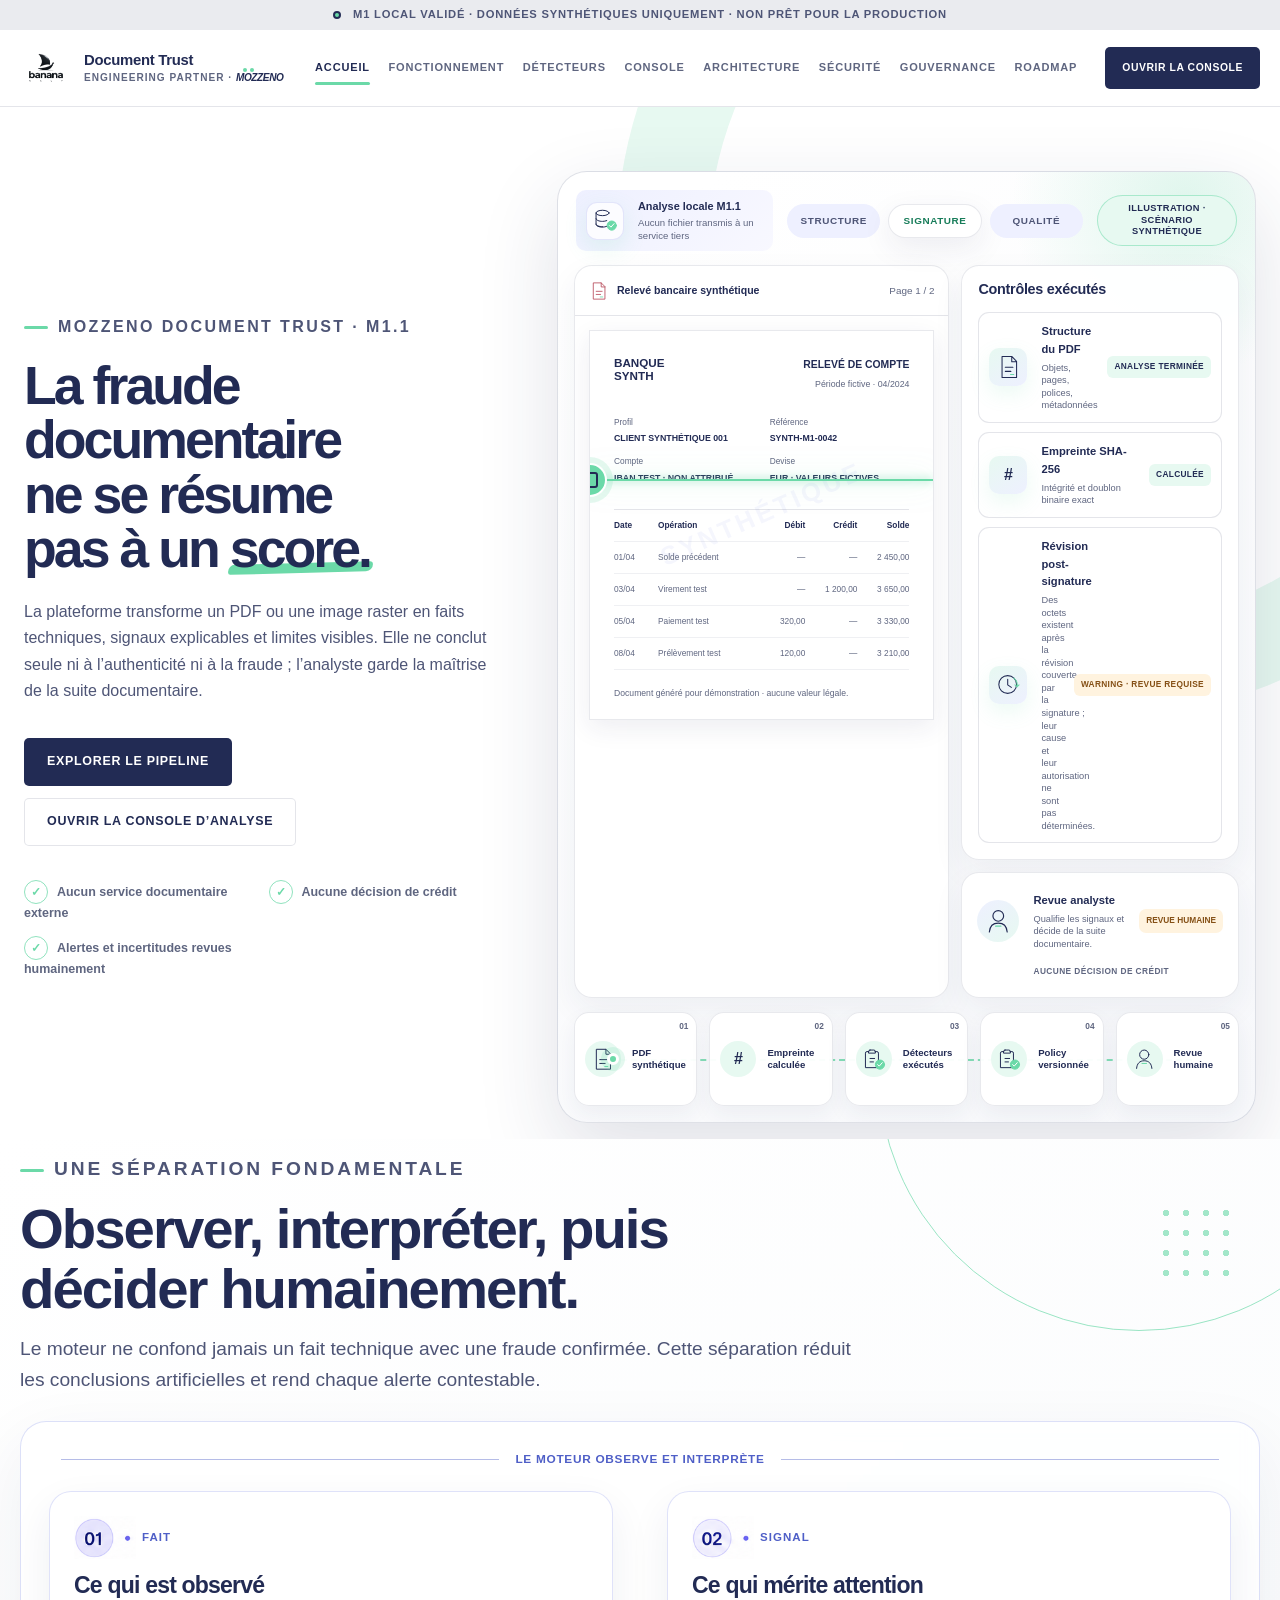
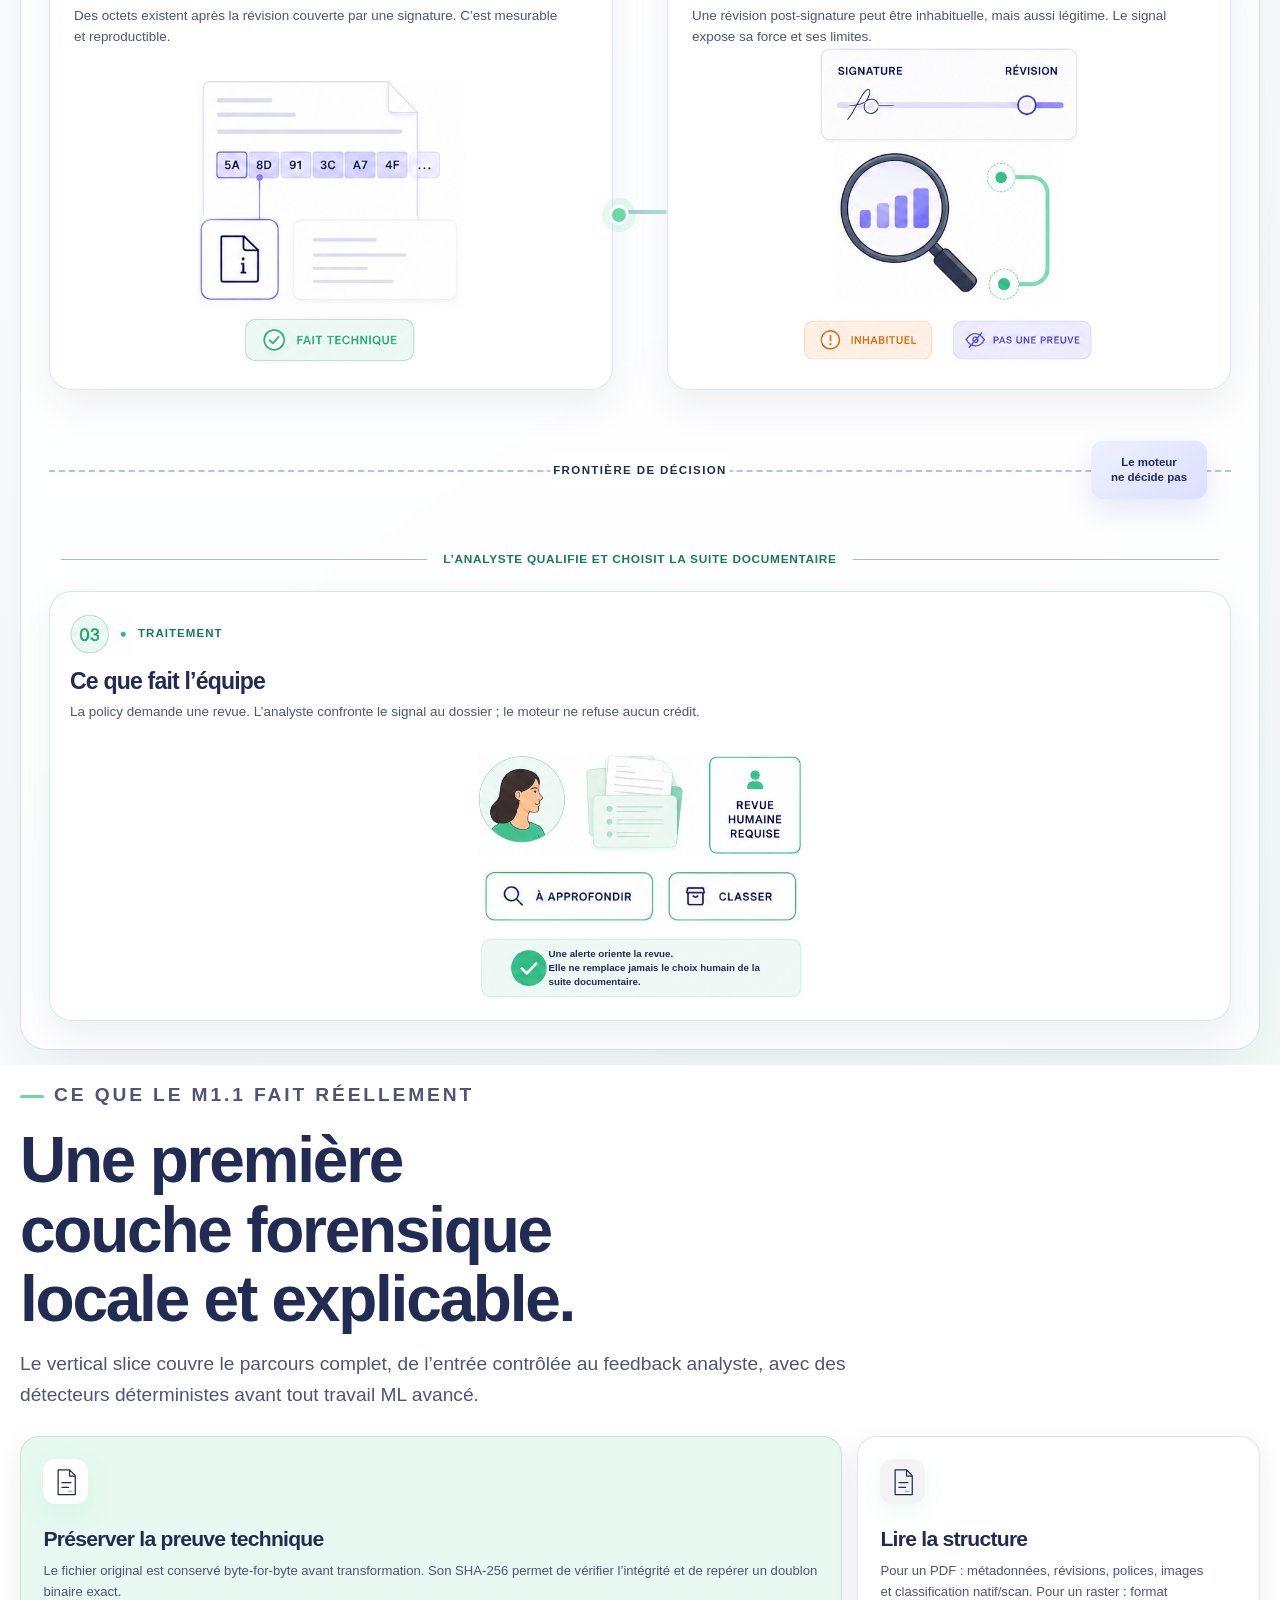
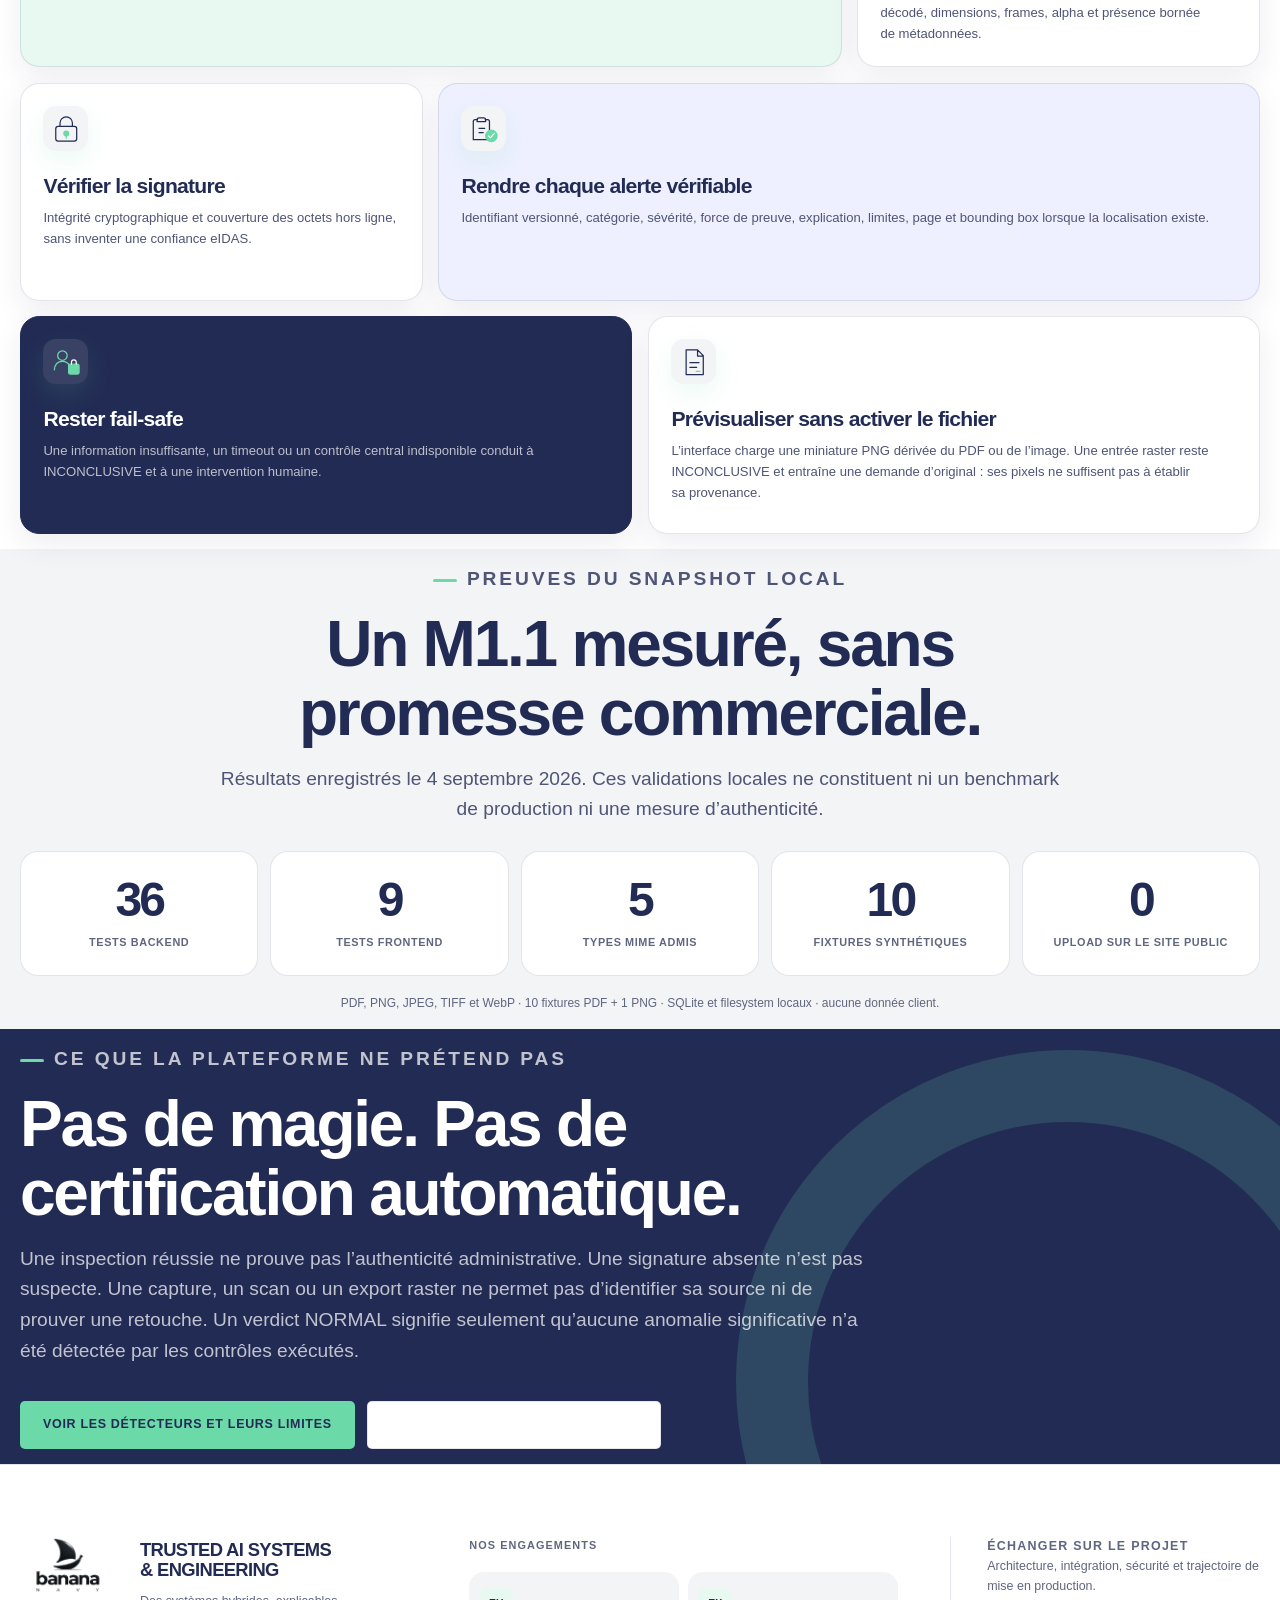
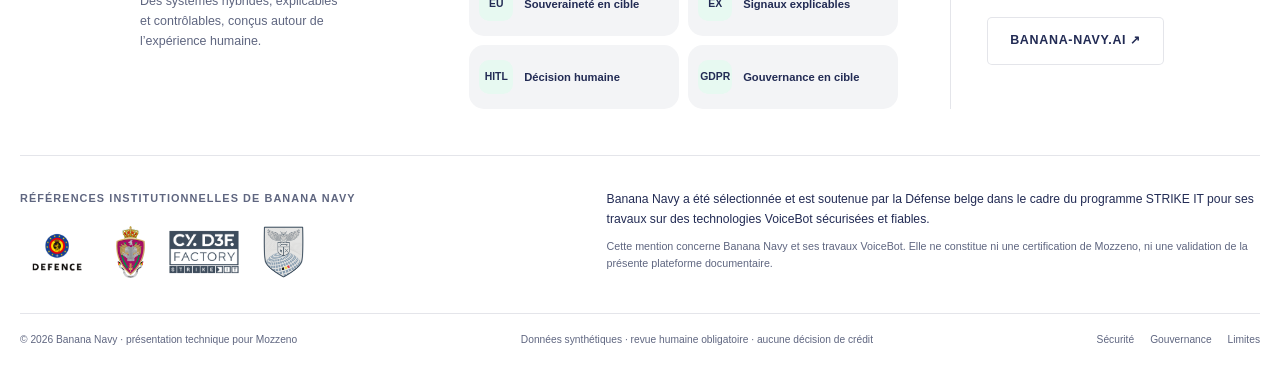
==== commit ea3c376a: "Replace simulated demo with real analysis gateway" ====
--- a/index.html
+++ b/index.html
@@ -20,12 +20,12 @@
       <section class="hero">
         <div class="shell hero-shell hero-grid">
           <div class="hero-copy" data-reveal>
-            <p class="eyebrow">Mozzeno Document Trust · M1</p>
+            <p class="eyebrow">Mozzeno Document Trust · M1.1</p>
             <h1>La fraude documentaire ne se résume pas à un <span class="accent">score.</span></h1>
-            <p>La plateforme transforme un PDF en faits techniques, signaux explicables et limites visibles. Elle ne conclut seule ni à l’authenticité ni à la fraude&nbsp;; l’analyste garde la maîtrise de la suite documentaire.</p>
+            <p>La plateforme transforme un PDF ou une image raster en faits techniques, signaux explicables et limites visibles. Elle ne conclut seule ni à l’authenticité ni à la fraude&nbsp;; l’analyste garde la maîtrise de la suite documentaire.</p>
             <div class="hero-actions">
               <a class="button button-primary" href="fonctionnement.html">Explorer le pipeline</a>
-              <a class="button button-ghost" href="demo.html">Lancer la démo synthétique</a>
+              <a class="button button-ghost" href="demo.html">Ouvrir la console d’analyse</a>
             </div>
             <div class="trust-line" role="list" aria-label="Principes du système">
               <span role="listitem">Aucun service documentaire externe</span>
@@ -39,7 +39,7 @@
             <div class="console-toolbar">
               <div class="local-processing">
                 <span class="console-icon"><svg aria-hidden="true"><use href="#i-database"></use></svg></span>
-                <span><strong>Analyse locale M1</strong><small>Aucun fichier transmis à un service tiers</small></span>
+                <span><strong>Analyse locale M1.1</strong><small>Aucun fichier transmis à un service tiers</small></span>
               </div>
               <div class="analysis-modes" role="list" aria-label="Axes d’analyse illustrés"><span role="listitem">Structure</span><span class="is-active" role="listitem">Signature</span><span role="listitem">Qualité</span></div>
               <span class="synthetic-chip">Illustration · scénario synthétique</span>
@@ -175,7 +175,7 @@
       <section class="section">
         <div class="shell">
           <div class="section-head" data-reveal>
-            <p class="eyebrow">Ce que le M1 fait réellement</p>
+            <p class="eyebrow">Ce que le M1.1 fait réellement</p>
             <h2>Une première couche forensique locale et explicable.</h2>
             <p>Le vertical slice couvre le parcours complet, de l’entrée contrôlée au feedback analyste, avec des détecteurs déterministes avant tout travail ML avancé.</p>
           </div>
@@ -188,7 +188,7 @@
             <article class="bento" data-reveal>
               <span class="card-icon" aria-hidden="true"><svg viewBox="0 0 64 64"><use href="#i-document"></use></svg></span>
               <h3>Lire la structure</h3>
-              <p>Métadonnées, producteurs, révisions, polices, images et classification natif/scan/image.</p>
+              <p>Pour un PDF&nbsp;: métadonnées, révisions, polices, images et classification natif/scan. Pour un raster&nbsp;: format décodé, dimensions, frames, alpha et présence bornée de métadonnées.</p>
             </article>
             <article class="bento" data-reveal>
               <span class="card-icon" aria-hidden="true"><svg viewBox="0 0 64 64"><use href="#i-lock"></use></svg></span>
@@ -207,8 +207,8 @@
             </article>
             <article class="bento half" data-reveal>
               <span class="card-icon" aria-hidden="true"><svg viewBox="0 0 64 64"><use href="#i-document"></use></svg></span>
-              <h3>Prévisualiser sans activer le PDF</h3>
-              <p>L’interface analyste charge une miniature PNG rasterisée. Elle n’intègre jamais le document PDF original comme contenu actif.</p>
+              <h3>Prévisualiser sans activer le fichier</h3>
+              <p>L’interface charge une miniature PNG dérivée du PDF ou de l’image. Une entrée raster reste INCONCLUSIVE et entraîne une demande d’original&nbsp;: ses pixels ne suffisent pas à établir sa provenance.</p>
             </article>
           </div>
         </div>
@@ -218,17 +218,17 @@
         <div class="shell">
           <div class="section-head centered" data-reveal>
             <p class="eyebrow">Preuves du snapshot local</p>
-            <h2>Un M1 mesuré, sans promesse commerciale.</h2>
-            <p>Résultats enregistrés le 1er septembre 2026. Le benchmark est mono-processus et ne valide pas un SLO de production.</p>
+            <h2>Un M1.1 mesuré, sans promesse commerciale.</h2>
+            <p>Résultats enregistrés le 4 septembre 2026. Ces validations locales ne constituent ni un benchmark de production ni une mesure d’authenticité.</p>
           </div>
           <div class="metric-grid" data-reveal>
-            <div class="metric"><strong data-count="34">34</strong><span>tests backend</span></div>
-            <div class="metric"><strong data-count="3">3</strong><span>tests frontend</span></div>
-            <div class="metric"><strong data-count="83" data-suffix="%">83%</strong><span>couverture</span></div>
-            <div class="metric"><strong data-count="10">10</strong><span>PDF synthétiques</span></div>
-            <div class="metric"><strong data-count="0.06" data-decimals="2" data-suffix=" s">0,06 s</strong><span>p95 API locale</span></div>
-          </div>
-          <p class="metric-note">Python 3.12 · TestClient · SQLite · filesystem local · PDF synthétique de 10 pages · 20 exécutions.</p>
+            <div class="metric"><strong data-count="39">39</strong><span>tests backend</span></div>
+            <div class="metric"><strong data-count="10">10</strong><span>tests frontend</span></div>
+            <div class="metric"><strong data-count="5">5</strong><span>types MIME admis</span></div>
+            <div class="metric"><strong data-count="11">11</strong><span>fixtures synthétiques</span></div>
+            <div class="metric"><strong data-count="0">0</strong><span>upload sur le site public</span></div>
+          </div>
+          <p class="metric-note">PDF, PNG, JPEG, TIFF et WebP · 10 fixtures PDF + 1 PNG · SQLite et filesystem locaux · aucune donnée client.</p>
         </div>
       </section>
 
@@ -237,7 +237,7 @@
           <div class="section-head" data-reveal>
             <p class="eyebrow">Ce que la plateforme ne prétend pas</p>
             <h2>Pas de magie. Pas de certification automatique.</h2>
-            <p>Une inspection réussie ne prouve pas l’authenticité administrative. Une signature absente n’est pas suspecte. Un verdict NORMAL signifie seulement qu’aucune anomalie significative n’a été détectée par les contrôles exécutés.</p>
+            <p>Une inspection réussie ne prouve pas l’authenticité administrative. Une signature absente n’est pas suspecte. Une capture, un scan ou un export raster ne permet pas d’identifier sa source ni de prouver une retouche. Un verdict NORMAL signifie seulement qu’aucune anomalie significative n’a été détectée par les contrôles exécutés.</p>
           </div>
           <div class="hero-actions" data-reveal>
             <a class="button button-mint" href="detecteurs.html">Voir les détecteurs et leurs limites</a>
--- a/assets/styles.css
+++ b/assets/styles.css
@@ -21,6 +21,10 @@
   --shadow-lg: 0 28px 70px rgba(34, 43, 84, 0.14);
   --font: "Segoe UI", "Helvetica Neue", Verdana, Arial, sans-serif;
   --ease: cubic-bezier(0.22, 1, 0.36, 1);
+  /* Deux sections adjacentes cumulent au maximum 2rem (1rem par bord). */
+  --section-edge-space: clamp(0.75rem, 1.2vw, 1rem);
+  --section-content-space: clamp(1.25rem, 2vw, 2rem);
+  --bento-gap: clamp(0.75rem, 1.2vw, 1rem);
 }
 
 * {
@@ -180,11 +184,11 @@
 }
 
 .section {
-  padding-block: clamp(72px, 9vw, 128px);
+  padding-block: var(--section-edge-space);
 }
 
 .section-compact {
-  padding-block: clamp(48px, 6vw, 80px);
+  padding-block: var(--section-edge-space);
 }
 
 .surface-section {
@@ -216,8 +220,8 @@
 .section-head {
   display: grid;
   max-width: 850px;
-  gap: 18px;
-  margin-bottom: 48px;
+  gap: clamp(0.65rem, 1.2vw, 1rem);
+  margin-bottom: var(--section-content-space);
 }
 
 .section-head.centered {
@@ -440,6 +444,13 @@
   box-shadow: var(--shadow-sm);
 }
 
+.button.is-disabled,
+.button[aria-disabled="true"] {
+  cursor: not-allowed;
+  opacity: 0.56;
+  pointer-events: none;
+}
+
 .button-primary {
   background: var(--navy);
   color: white;
@@ -470,7 +481,8 @@
   position: relative;
   overflow: hidden;
   min-height: calc(100svh - 112px);
-  padding-block: clamp(48px, 6vw, 82px);
+  padding-block: clamp(2rem, 5vw, 4.5rem);
+  padding-block-end: var(--section-edge-space);
 }
 
 .hero::before {
@@ -516,6 +528,10 @@
   font-weight: 790;
   letter-spacing: -0.055em;
   line-height: 1.01;
+}
+
+.hero-copy {
+  min-width: 0;
 }
 
 .subhero h1 {
@@ -591,7 +607,7 @@
   position: relative;
   overflow: hidden;
   border-bottom: 1px solid var(--line);
-  padding-block: clamp(64px, 8vw, 110px);
+  padding-block: var(--section-edge-space);
 }
 
 .subhero::after {
@@ -672,20 +688,22 @@
 .bento-grid {
   display: grid;
   grid-template-columns: repeat(12, 1fr);
-  gap: 18px;
+  gap: var(--bento-gap);
 }
 
 .bento {
+  --bento-lift: 0px;
+  --bento-scale: 1;
   position: relative;
   overflow: hidden;
   grid-column: span 4;
-  min-height: 300px;
+  min-height: clamp(12.5rem, 17vw, 14.5rem);
   border: 1px solid var(--line);
-  border-radius: 22px;
+  border-radius: clamp(1rem, 1.5vw, 1.25rem);
   background: white;
-  padding: 30px;
+  padding: clamp(1.05rem, 1.8vw, 1.4rem);
   box-shadow: var(--shadow-sm);
-  transform: perspective(900px) rotateX(var(--rx, 0deg)) rotateY(var(--ry, 0deg));
+  transform: perspective(900px) translateY(var(--bento-lift)) rotateX(var(--rx, 0deg)) rotateY(var(--ry, 0deg)) scale(var(--bento-scale));
   transition: transform 0.22s var(--ease), box-shadow 0.22s ease, border-color 0.22s ease;
 }
 
@@ -699,13 +717,17 @@
   transition: opacity 0.2s ease;
 }
 
-.bento:hover {
-  border-color: rgba(107, 217, 168, 0.75);
-  box-shadow: var(--shadow-lg);
-}
-
-.bento:hover::after {
-  opacity: 1;
+@media (hover: hover) and (pointer: fine) {
+  .bento:hover {
+    --bento-lift: -3px;
+    --bento-scale: 1.008;
+    border-color: rgba(107, 217, 168, 0.75);
+    box-shadow: var(--shadow-lg);
+  }
+
+  .bento:hover::after {
+    opacity: 1;
+  }
 }
 
 .bento > * {
@@ -741,10 +763,10 @@
 
 .card-icon {
   display: grid;
-  width: 58px;
-  height: 58px;
+  width: clamp(2.65rem, 3.5vw, 3rem);
+  height: clamp(2.65rem, 3.5vw, 3rem);
   place-items: center;
-  border-radius: 16px;
+  border-radius: 0.8rem;
   background: var(--surface);
   color: var(--navy);
   font-size: 0.76rem;
@@ -754,9 +776,11 @@
   transition: box-shadow 0.25s var(--ease), transform 0.25s var(--ease);
 }
 
-.bento:hover .card-icon {
-  box-shadow: 0 14px 32px rgba(107, 217, 168, 0.22);
-  transform: translateY(-2px);
+@media (hover: hover) and (pointer: fine) {
+  .bento:hover .card-icon {
+    box-shadow: 0 14px 32px rgba(107, 217, 168, 0.22);
+    transform: translateY(-2px);
+  }
 }
 
 .bento.mint .card-icon {
@@ -769,14 +793,14 @@
 }
 
 .bento h3 {
-  margin: 42px 0 12px;
-  font-size: clamp(1.45rem, 2vw, 2rem);
+  margin: clamp(1rem, 2vw, 1.5rem) 0 0.55rem;
+  font-size: clamp(1.2rem, 1.65vw, 1.58rem);
 }
 
 .bento p {
   margin-bottom: 0;
   color: var(--navy-hover);
-  font-size: 0.93rem;
+  font-size: clamp(0.82rem, 0.9vw, 0.89rem);
 }
 
 .bento.navy p {
@@ -787,7 +811,7 @@
   position: relative;
   overflow: hidden;
   background: linear-gradient(145deg, #fff 0%, #fbfcfd 58%, #f4fbf8 100%);
-  padding-block: clamp(64px, 6vw, 92px);
+  padding-block: var(--section-edge-space);
 }
 
 .separation-section > .shell {
@@ -822,9 +846,10 @@
 .separation-heading {
   position: relative;
   z-index: 1;
+  min-width: 0;
   max-width: 860px;
   gap: 14px;
-  margin-bottom: 36px;
+  margin-bottom: var(--section-content-space);
 }
 
 .separation-heading h2 {
@@ -1565,9 +1590,21 @@
     gap: 18px;
   }
 
-  .engine-card-grid::before,
+  .engine-card-grid::before {
+    top: 50%;
+    left: 50%;
+    display: block;
+    width: 3px;
+    height: 20px;
+    background: linear-gradient(180deg, var(--purple), var(--mint));
+    transform: translate(-50%, -50%);
+  }
+
   .engine-card-grid::after {
-    display: none;
+    top: 50%;
+    left: 50%;
+    display: block;
+    animation: separation-transfer-mobile 3.8s var(--ease) 2;
   }
 
   .separation-card {
@@ -2343,18 +2380,18 @@
 .pipeline-detail {
   position: sticky;
   top: 118px;
-  min-height: 520px;
-  border-radius: 28px;
+  min-height: clamp(26rem, 42vw, 31rem);
+  border-radius: 24px;
   background: var(--navy);
-  padding: clamp(30px, 5vw, 56px);
+  padding: clamp(1.5rem, 3vw, 2.25rem);
   color: white;
   box-shadow: var(--shadow-lg);
 }
 
 .pipeline-detail-number {
   display: grid;
-  width: 64px;
-  height: 64px;
+  width: 56px;
+  height: 56px;
   place-items: center;
   border-radius: 18px;
   background: var(--mint);
@@ -2364,7 +2401,7 @@
 }
 
 .pipeline-detail h2 {
-  margin: 48px 0 16px;
+  margin: 2rem 0 0.75rem;
   font-size: clamp(2.3rem, 5vw, 4.6rem);
 }
 
@@ -2378,7 +2415,7 @@
   display: grid;
   grid-template-columns: repeat(2, 1fr);
   gap: 12px;
-  margin-top: 34px;
+  margin-top: 1.5rem;
 }
 
 .detail-facts div {
@@ -2441,12 +2478,12 @@
 
 .detector-card {
   display: flex;
-  min-height: 340px;
+  min-height: clamp(17rem, 22vw, 19rem);
   flex-direction: column;
   border: 1px solid var(--line);
   border-radius: 20px;
   background: white;
-  padding: 26px;
+  padding: clamp(1rem, 1.6vw, 1.375rem);
   box-shadow: var(--shadow-sm);
 }
 
@@ -2463,8 +2500,8 @@
 
 .detector-code > b {
   display: grid;
-  width: 50px;
-  height: 50px;
+  width: 44px;
+  height: 44px;
   place-items: center;
   border-radius: 14px;
   background: var(--surface);
@@ -2472,8 +2509,8 @@
 }
 
 .detector-card h3 {
-  margin: 34px 0 10px;
-  font-size: 1.65rem;
+  margin: 1.5rem 0 0.5rem;
+  font-size: 1.4rem;
 }
 
 .detector-card p {
@@ -2619,7 +2656,7 @@
   border: 1px solid var(--line);
   border-radius: 24px;
   background: white;
-  padding: 34px;
+  padding: clamp(1.125rem, 2vw, 1.5rem);
   box-shadow: var(--shadow-sm);
 }
 
@@ -2630,7 +2667,7 @@
 }
 
 .indicator-card h3 {
-  margin: 40px 0 14px;
+  margin: 1.75rem 0 0.75rem;
   font-size: clamp(1.7rem, 3vw, 2.5rem);
 }
 
@@ -2755,8 +2792,8 @@
 }
 
 .demo-report {
-  min-height: 610px;
-  padding: clamp(28px, 4vw, 48px);
+  min-height: 32rem;
+  padding: clamp(1.5rem, 3vw, 2.25rem);
 }
 
 .analysis-progress {
@@ -2877,10 +2914,10 @@
 }
 
 .architecture-stage {
-  min-height: 640px;
-  border-radius: 28px;
+  min-height: 32rem;
+  border-radius: 24px;
   background: var(--navy);
-  padding: clamp(28px, 5vw, 58px);
+  padding: clamp(1.5rem, 3vw, 2.25rem);
   color: white;
   box-shadow: var(--shadow-lg);
 }
@@ -2894,7 +2931,7 @@
   display: grid;
   grid-template-columns: repeat(5, 1fr);
   gap: 14px;
-  margin-top: 44px;
+  margin-top: 2rem;
 }
 
 .arch-flow::before {
@@ -2911,11 +2948,11 @@
 .arch-node {
   position: relative;
   z-index: 1;
-  min-height: 170px;
+  min-height: 9rem;
   border: 1px solid rgba(255, 255, 255, 0.13);
   border-radius: 16px;
   background: #2c3766;
-  padding: 22px 16px;
+  padding: 1.125rem 0.875rem;
   text-align: center;
 }
 
@@ -2924,7 +2961,7 @@
   width: 44px;
   height: 44px;
   place-items: center;
-  margin: 0 auto 28px;
+  margin: 0 auto 1.25rem;
   border-radius: 50%;
   background: var(--mint);
   color: var(--navy);
@@ -3017,7 +3054,7 @@
   border: 1px solid var(--line);
   border-radius: 19px;
   background: white;
-  padding: 24px;
+  padding: clamp(1rem, 1.6vw, 1.375rem);
   box-shadow: var(--shadow-sm);
 }
 
@@ -3036,7 +3073,7 @@
 .storage-card h3,
 .security-card h3,
 .gate-card h3 {
-  margin: 28px 0 10px;
+  margin: 1.25rem 0 0.5rem;
   font-size: 1.3rem;
 }
 
@@ -3061,11 +3098,11 @@
 
 .hybrid-node {
   position: relative;
-  min-height: 180px;
+  min-height: 9.5rem;
   border: 1px solid rgba(255, 255, 255, 0.13);
   border-radius: 17px;
   background: rgba(255, 255, 255, 0.06);
-  padding: 24px 18px;
+  padding: 1.125rem 1rem;
 }
 
 .hybrid-node:not(:last-child)::after {
@@ -3086,7 +3123,7 @@
 }
 
 .hybrid-node h3 {
-  margin: 28px 0 10px;
+  margin: 1.25rem 0 0.5rem;
   font-size: 1.25rem;
 }
 
@@ -3098,7 +3135,7 @@
 
 .boundary-map {
   position: relative;
-  min-height: 640px;
+  min-height: 36rem;
   overflow: hidden;
   border-radius: 28px;
   background: var(--navy);
@@ -3195,11 +3232,11 @@
   border: 1px solid var(--line);
   border-radius: 22px;
   background: white;
-  padding: 30px;
+  padding: clamp(1rem, 1.6vw, 1.375rem);
 }
 
 .comparison-card h3 {
-  margin: 22px 0 18px;
+  margin: 1.25rem 0 1rem;
   font-size: 1.75rem;
 }
 
@@ -3237,11 +3274,11 @@
 
 .gov-step {
   position: relative;
-  min-height: 260px;
+  min-height: 13rem;
   border: 1px solid var(--line);
   border-radius: 18px;
   background: white;
-  padding: 22px 18px;
+  padding: 1.125rem 1rem 3.75rem;
 }
 
 .gov-step::before {
@@ -3266,7 +3303,7 @@
 }
 
 .gov-step h3 {
-  margin: 34px 0 10px;
+  margin: 1.4rem 0 0.5rem;
   font-size: 1.2rem;
 }
 
@@ -3295,7 +3332,7 @@
   border: 1px solid var(--line);
   border-radius: 16px;
   background: white;
-  padding: 22px;
+  padding: 1.125rem;
 }
 
 .life-step:not(:last-child)::after {
@@ -3322,7 +3359,7 @@
 }
 
 .life-step h3 {
-  margin: 30px 0 8px;
+  margin: 1.25rem 0 0.5rem;
   font-size: 1.25rem;
 }
 
@@ -3357,7 +3394,7 @@
   border: 1px solid var(--line);
   border-radius: 19px;
   background: white;
-  padding: 22px 24px;
+  padding: 1rem 1.25rem;
   box-shadow: var(--shadow-sm);
 }
 
@@ -3624,6 +3661,79 @@
   transform: none;
 }
 
+/* Preserve bento motion after the shared reveal transform has completed. */
+.js-enabled .bento[data-reveal] {
+  transform: perspective(900px) translateY(calc(22px + var(--bento-lift))) rotateX(var(--rx, 0deg)) rotateY(var(--ry, 0deg)) scale(var(--bento-scale));
+  transition: opacity 0.5s var(--ease), transform 0.42s var(--ease), box-shadow 0.22s ease, border-color 0.22s ease;
+}
+
+.js-enabled .bento[data-reveal][data-visible="true"] {
+  transform: perspective(900px) translateY(var(--bento-lift)) rotateX(var(--rx, 0deg)) rotateY(var(--ry, 0deg)) scale(var(--bento-scale));
+  transition: opacity 0.5s var(--ease), transform 0.22s var(--ease), box-shadow 0.22s ease, border-color 0.22s ease;
+}
+
+@media (hover: none), (pointer: coarse) {
+  .bento.is-inview {
+    --bento-lift: -3px;
+    --bento-scale: 1.008;
+    border-color: rgba(107, 217, 168, 0.75);
+    box-shadow: 0 16px 36px rgba(34, 43, 84, 0.13);
+  }
+
+  .bento.is-inview::after {
+    opacity: 1;
+    animation: mobile-bento-glow 0.8s var(--ease) both;
+  }
+
+  .bento.is-inview .card-icon {
+    box-shadow: 0 12px 28px rgba(107, 217, 168, 0.22);
+    transform: translateY(-2px) scale(1.035);
+    animation: mobile-bento-icon 0.8s var(--ease) both;
+  }
+}
+
+.bento.is-touch-active {
+  --bento-lift: -1px;
+  --bento-scale: 0.992;
+  border-color: rgba(107, 217, 168, 0.75);
+  box-shadow: 0 16px 36px rgba(34, 43, 84, 0.13);
+}
+
+.bento.is-touch-active::after {
+  opacity: 1;
+  animation: none;
+}
+
+.bento.is-touch-active .card-icon {
+  box-shadow: 0 12px 28px rgba(107, 217, 168, 0.22);
+  transform: translateY(-2px) scale(1.035);
+  animation: none;
+}
+
+.bento:active {
+  --bento-lift: -1px;
+  --bento-scale: 0.992;
+}
+
+/* Les animations finies démarrent quand leur bloc devient réellement visible. */
+.js-enabled .trust-console .scan-beam,
+.js-enabled .trust-console .pipeline-runner,
+.js-enabled .trust-console .console-pipeline li,
+.js-enabled .decision-map .engine-card-grid::after,
+.js-enabled .architecture-stage .arch-packet,
+.js-enabled .architecture-stage .arch-node b {
+  animation-play-state: paused;
+}
+
+.js-enabled .trust-console[data-visible="true"] .scan-beam,
+.js-enabled .trust-console[data-visible="true"] .pipeline-runner,
+.js-enabled .trust-console[data-visible="true"] .console-pipeline li,
+.js-enabled .decision-map[data-visible="true"] .engine-card-grid::after,
+.js-enabled .architecture-stage[data-visible="true"] .arch-packet,
+.js-enabled .architecture-stage[data-visible="true"] .arch-node b {
+  animation-play-state: running;
+}
+
 .noscript-note {
   border-bottom: 1px solid var(--line);
   background: var(--warning-soft);
@@ -3631,6 +3741,56 @@
   color: var(--navy);
   font-size: 0.8rem;
   text-align: center;
+}
+
+@keyframes mobile-bento-glow {
+  0% { opacity: 0; }
+  55%, 100% { opacity: 1; }
+}
+
+@keyframes mobile-bento-icon {
+  0% { transform: none; }
+  60%, 100% { transform: translateY(-2px) scale(1.035); }
+}
+
+@keyframes mobile-pipeline-pulse {
+  0%, 55%, 100% {
+    transform: none;
+    box-shadow: 0 8px 20px rgba(34, 43, 84, 0.06);
+  }
+  15%, 30% {
+    transform: translateY(-3px) scale(1.012);
+    box-shadow: 0 14px 30px rgba(107, 217, 168, 0.22);
+  }
+}
+
+@keyframes separation-transfer-mobile {
+  0%, 12% {
+    opacity: 0;
+    transform: translate(-50%, -13px);
+  }
+  24% {
+    opacity: 1;
+  }
+  72% {
+    opacity: 1;
+    transform: translate(-50%, 7px);
+  }
+  84%, 100% {
+    opacity: 0;
+    transform: translate(-50%, 7px);
+  }
+}
+
+@keyframes mobile-arch-node-pulse {
+  0%, 58%, 100% {
+    transform: none;
+    box-shadow: none;
+  }
+  16%, 34% {
+    transform: scale(1.08);
+    box-shadow: 0 0 0 9px rgba(107, 217, 168, 0.14);
+  }
 }
 
 @media (max-width: 1180px) {
@@ -3729,6 +3889,21 @@
   }
 }
 
+@media (max-width: 1024px) {
+  .bento {
+    grid-column: span 6;
+  }
+
+  .bento.wide,
+  .bento.full {
+    grid-column: 1 / -1;
+  }
+
+  .bento.half {
+    grid-column: span 6;
+  }
+}
+
 @media (max-width: 780px) {
   .shell {
     width: min(100% - 28px, 1240px);
@@ -3827,6 +4002,15 @@
   .pipeline-runner {
     display: none;
   }
+
+  .console-pipeline li {
+    animation: mobile-pipeline-pulse 3.8s var(--ease) 2;
+  }
+
+  .console-pipeline li:nth-child(2) { animation-delay: 0.32s; }
+  .console-pipeline li:nth-child(3) { animation-delay: 0.64s; }
+  .console-pipeline li:nth-child(4) { animation-delay: 0.96s; }
+  .console-pipeline li:nth-child(5) { animation-delay: 1.28s; }
 
   .bento-grid,
   .metric-grid,
@@ -3852,6 +4036,7 @@
   .bento.wide,
   .bento.half {
     grid-column: 1 / -1;
+    min-height: 0;
   }
 
   .metric-grid {
@@ -3872,13 +4057,40 @@
   }
 
   .document-mock {
-    min-height: 480px;
-    padding: 22px;
-  }
-
-  .paper {
-    min-height: 430px;
-    padding: 32px 26px;
+    min-height: 0;
+    padding: 1rem;
+  }
+
+  .paper,
+  .demo-document .paper {
+    min-height: 24rem;
+    padding: 1.5rem 1.25rem;
+  }
+
+  .detector-card,
+  .pipeline-detail,
+  .architecture-stage,
+  .arch-node,
+  .hybrid-node {
+    min-height: 0;
+  }
+
+  .demo-report {
+    min-height: 0;
+    padding: 1.25rem;
+  }
+
+  .report-placeholder {
+    min-height: 16rem;
+  }
+
+  .architecture-stage {
+    padding: 1.25rem;
+  }
+
+  .gov-step {
+    min-height: 0;
+    padding-bottom: 3.75rem;
   }
 
   .demo-document {
@@ -3894,6 +4106,15 @@
   .arch-packet {
     display: none;
   }
+
+  .arch-node b {
+    animation: mobile-arch-node-pulse 3.8s var(--ease) 2;
+  }
+
+  .arch-node:nth-child(2) b { animation-delay: 0.32s; }
+  .arch-node:nth-child(3) b { animation-delay: 0.64s; }
+  .arch-node:nth-child(4) b { animation-delay: 0.96s; }
+  .arch-node:nth-child(5) b { animation-delay: 1.28s; }
 
   .arch-node {
     min-height: 0;
@@ -3923,7 +4144,7 @@
   }
 
   .boundary-map {
-    min-height: 560px;
+    min-height: 32rem;
   }
 
   .boundary-ring.one { width: 390px; height: 390px; }
@@ -3972,7 +4193,7 @@
 
   .hero,
   .subhero {
-    padding-block: 58px;
+    padding-block: var(--section-edge-space);
   }
 
   .hero-copy h1,
@@ -4071,12 +4292,15 @@
     grid-template-columns: 1fr;
   }
 
-  .bento,
+  .bento {
+    padding: 1rem;
+  }
+
   .detector-card,
   .comparison-card,
   .indicator-card,
   .architecture-stage {
-    padding: 24px;
+    padding: 1.15rem;
   }
 
   .pipeline-step {
@@ -4109,6 +4333,108 @@
 
   .partner-logos {
     flex-wrap: wrap;
+  }
+}
+
+@media (max-width: 360px) {
+  .brand-copy {
+    display: none;
+  }
+
+  .hero-copy h1,
+  .subhero h1,
+  .separation-heading h2,
+  .section-head h2,
+  .eyebrow,
+  .footer-title,
+  .footer-brand h2,
+  .footer-brand p {
+    overflow-wrap: anywhere;
+  }
+
+  .footer-grid,
+  .footer-brand {
+    grid-template-columns: minmax(0, 1fr);
+  }
+
+  .footer-grid > *,
+  .footer-brand > * {
+    min-width: 0;
+    max-width: 100%;
+  }
+
+  .decision-map {
+    padding: 8px;
+  }
+
+  .separation-card {
+    overflow: hidden;
+    padding: 12px;
+  }
+
+  .fact-visual.visual-kit-slice {
+    max-width: 100%;
+    width: 238px;
+    height: 202px;
+    background-position: -20px -238px;
+    background-size: 919px 612px;
+  }
+
+  .signal-visual {
+    max-width: 100%;
+    width: 229px;
+    height: 229px;
+  }
+
+  .signal-signature {
+    max-width: 100%;
+    width: 229px;
+    height: 85px;
+    background-position: -260px -158px;
+    background-size: 838px 559px;
+  }
+
+  .signal-inspection {
+    max-width: 100%;
+    width: 202px;
+    height: 144px;
+    margin-top: -2px;
+    background-position: -260px -246px;
+    background-size: 838px 559px;
+  }
+
+  .signal-qualifiers {
+    max-width: 100%;
+    width: 250px;
+    height: 39px;
+    background-position: -168px -397px;
+    background-size: 811px 540px;
+  }
+
+  .human-review-visual.visual-kit-slice {
+    max-width: 100%;
+    width: 247px;
+    height: 78px;
+    background-position: -414px -126px;
+    background-size: 676px 451px;
+  }
+
+  .review-options {
+    max-width: 100%;
+    width: 249px;
+    height: 43px;
+    background-position: -597px -357px;
+    background-size: 865px 576px;
+  }
+
+  .human-rule {
+    max-width: 100%;
+    width: 248px;
+    min-height: 48px;
+    background-position: -539px -388px;
+    background-size: 804px 536px;
+    padding: 5px 7px 5px 55px;
+    font-size: 0.5rem;
   }
 }
 
@@ -4126,7 +4452,7 @@
     transition-duration: 0.001ms !important;
   }
 
-  [data-reveal] {
+  .js-enabled [data-reveal] {
     opacity: 1;
     transform: none;
   }
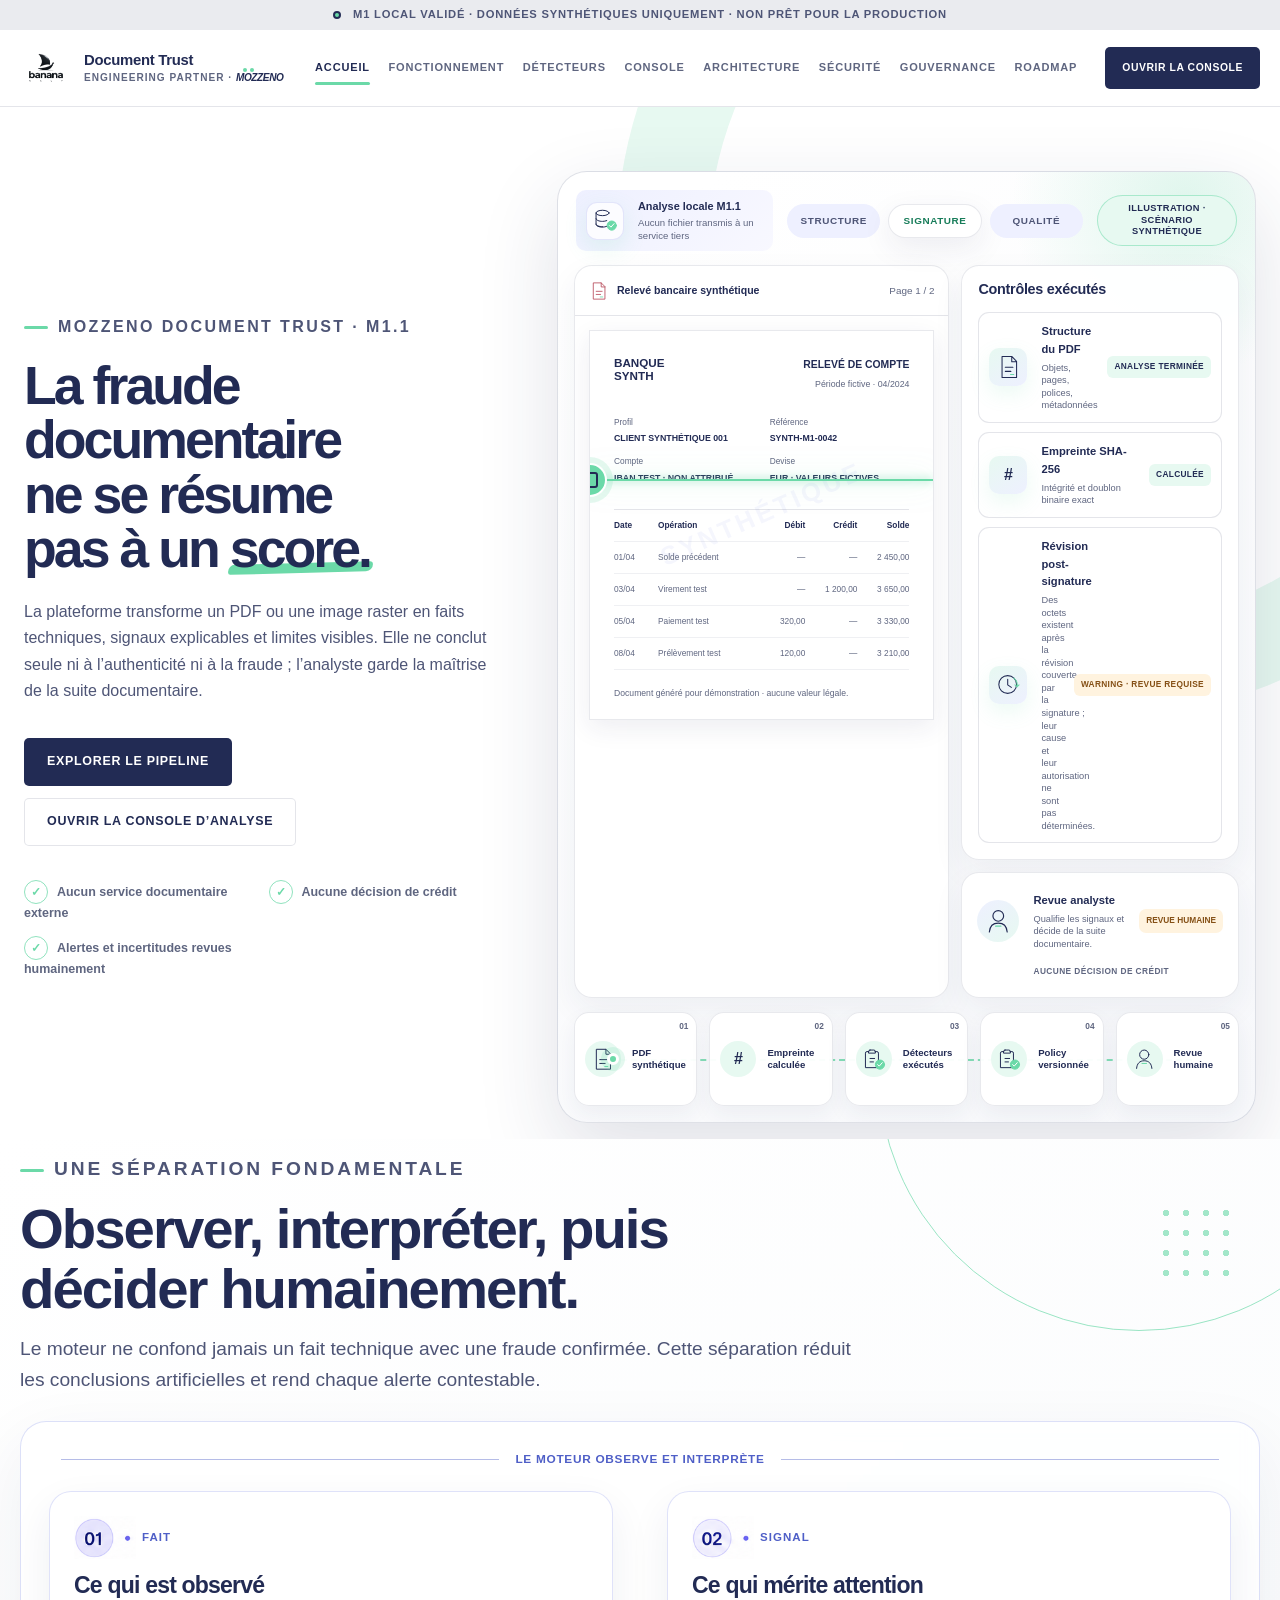
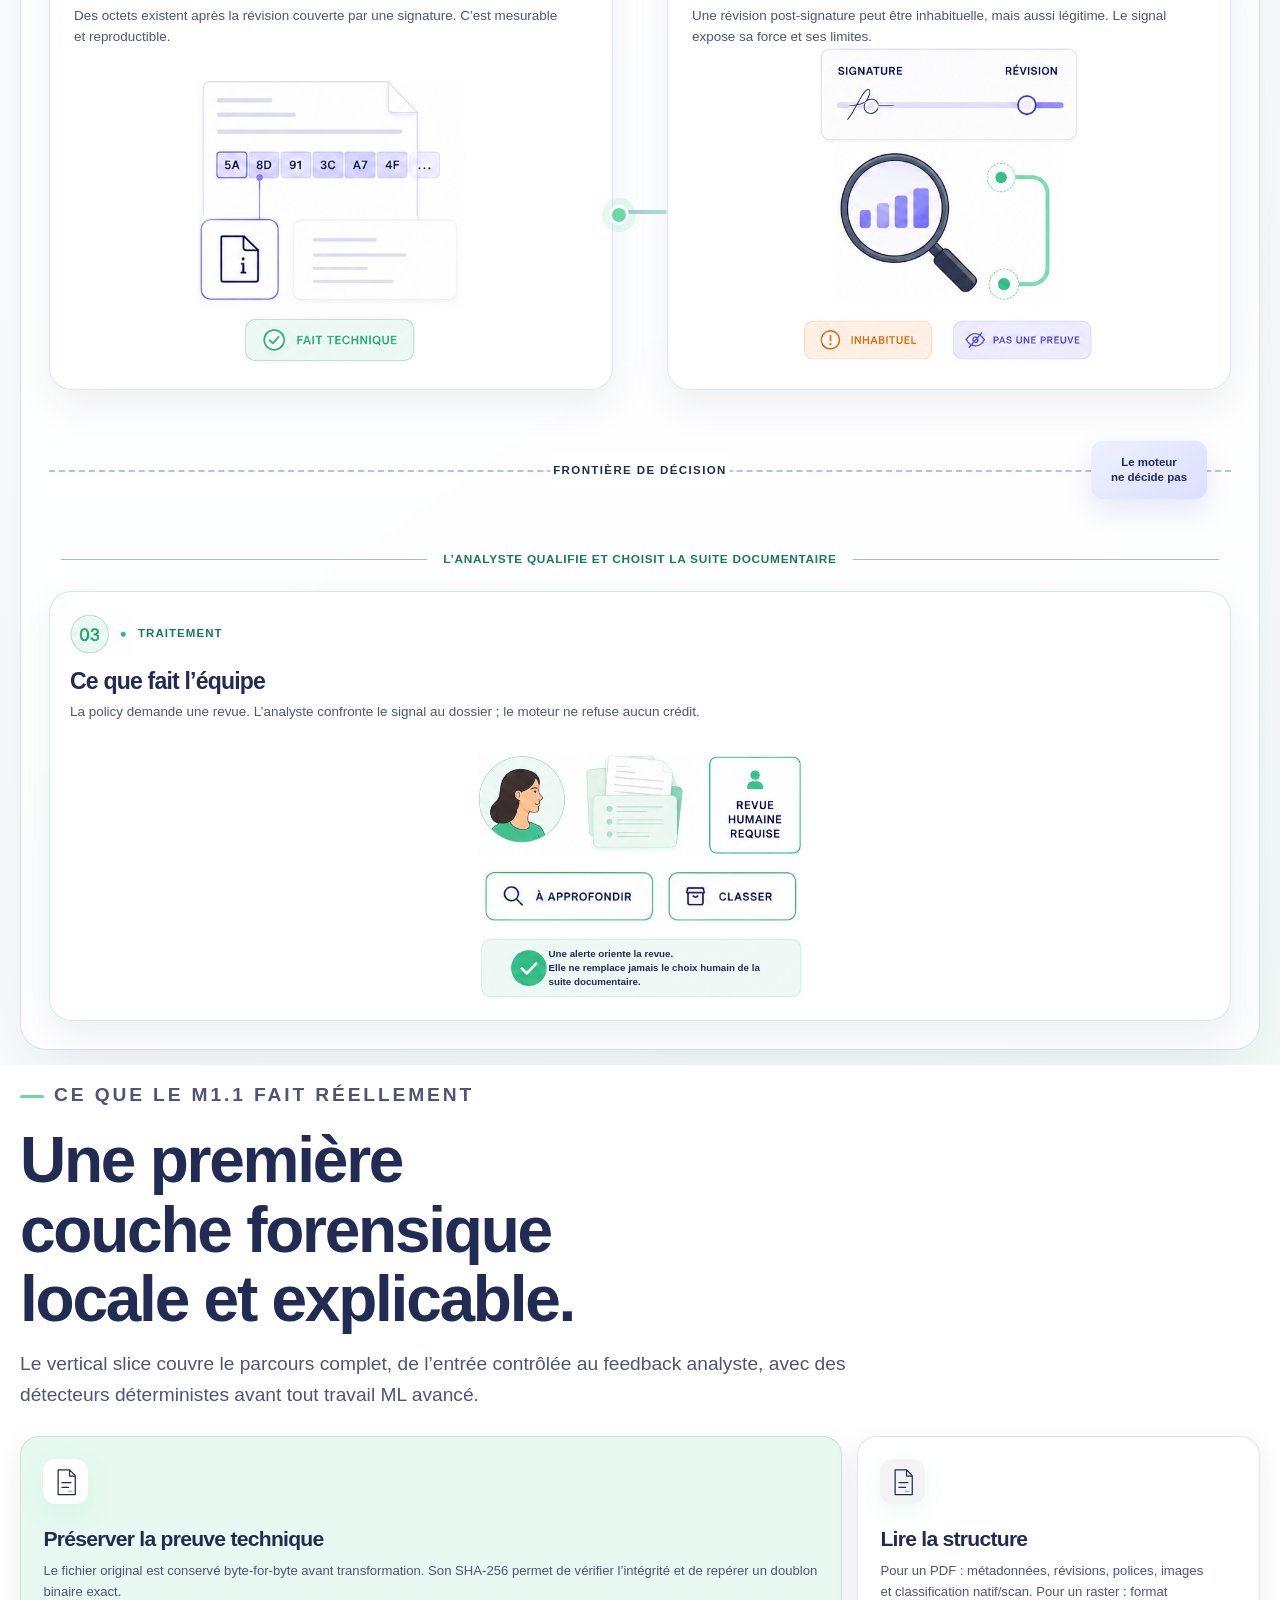
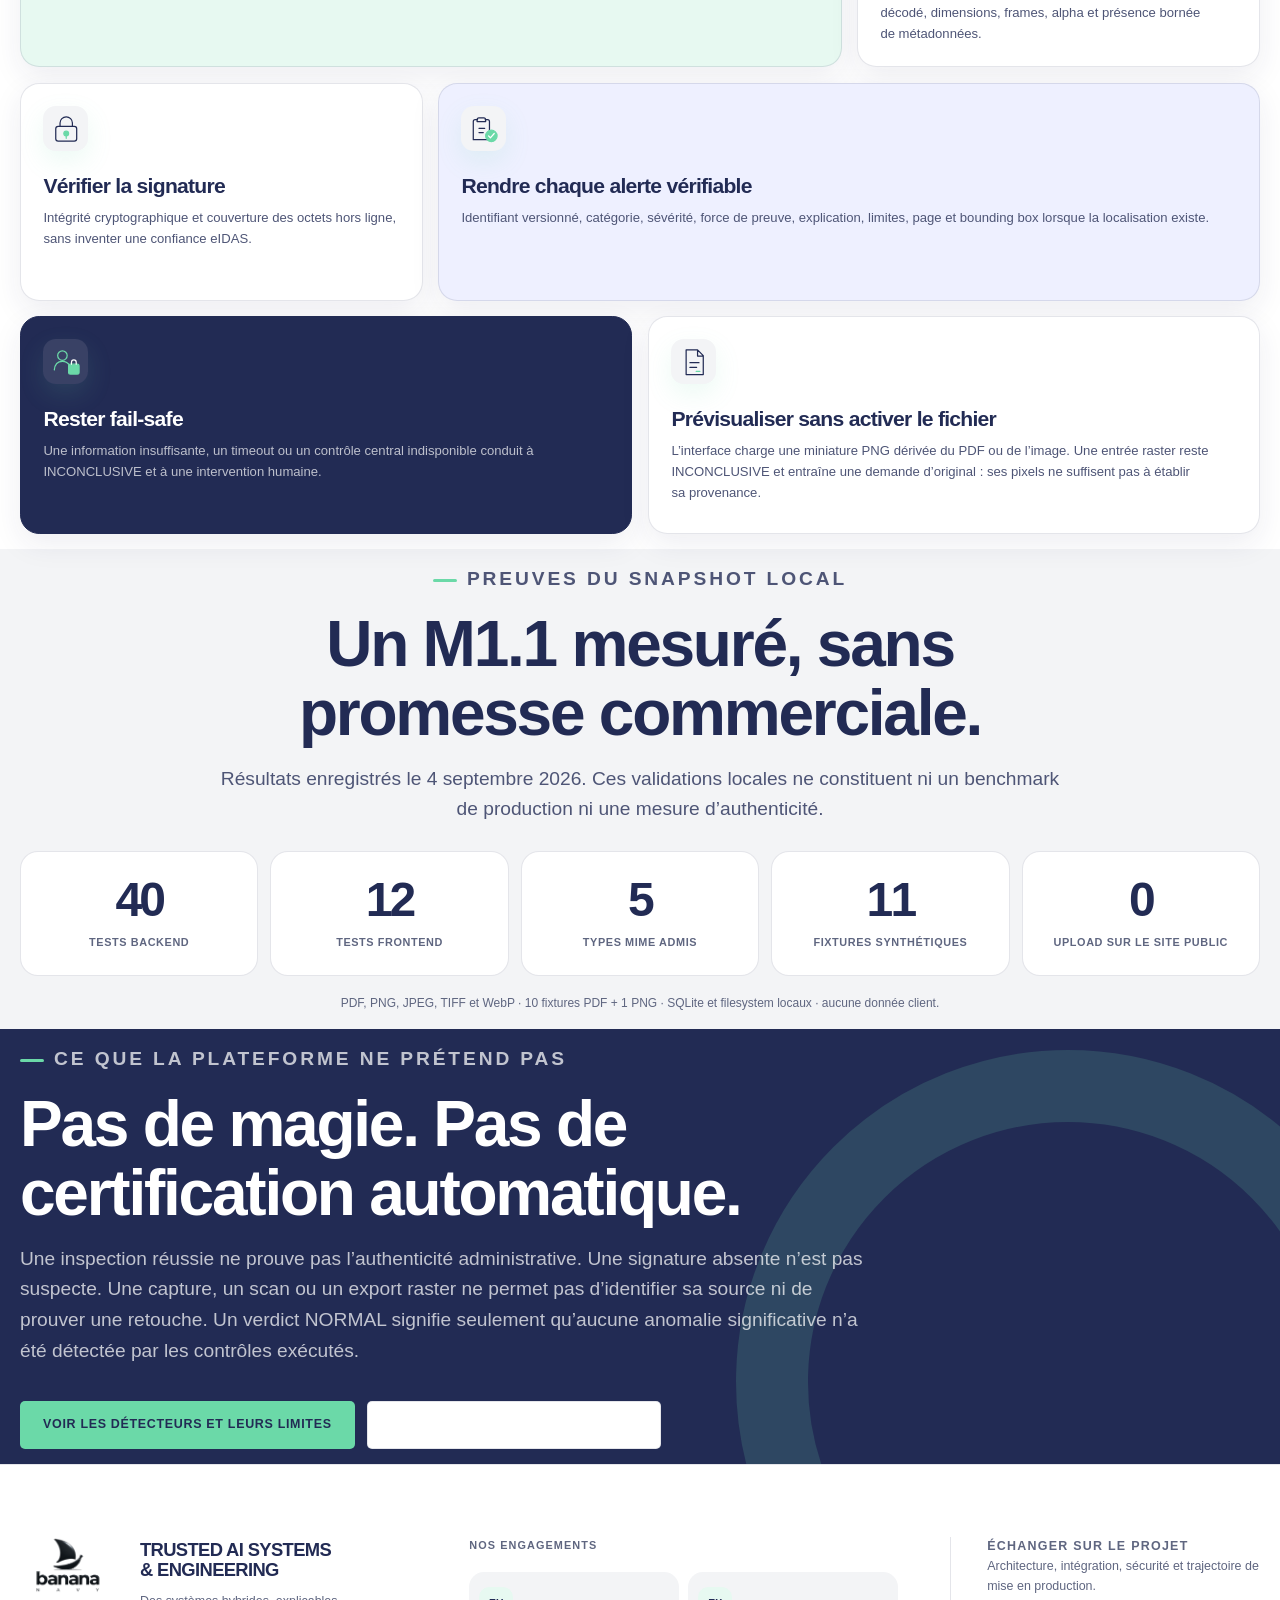
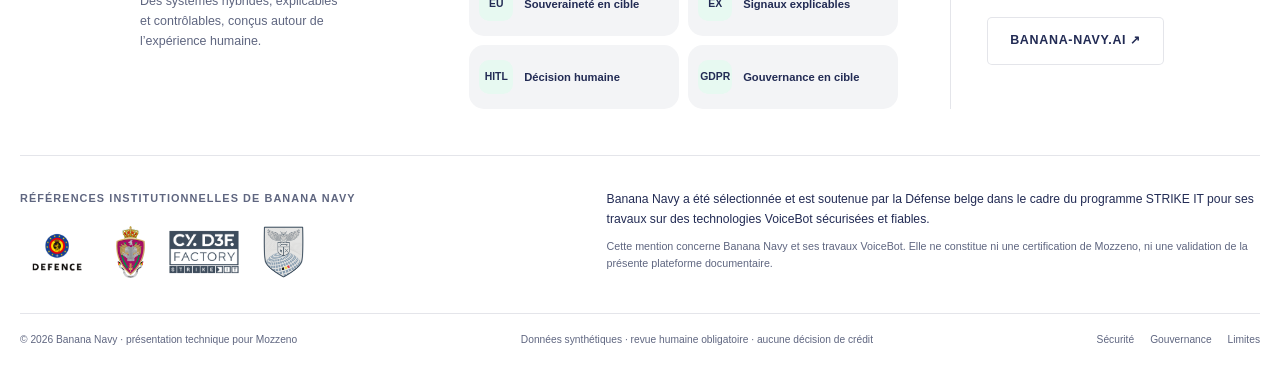
==== commit c35400a9: "Align published validation totals" ====
--- a/index.html
+++ b/index.html
@@ -222,8 +222,8 @@
             <p>Résultats enregistrés le 4 septembre 2026. Ces validations locales ne constituent ni un benchmark de production ni une mesure d’authenticité.</p>
           </div>
           <div class="metric-grid" data-reveal>
-            <div class="metric"><strong data-count="39">39</strong><span>tests backend</span></div>
-            <div class="metric"><strong data-count="10">10</strong><span>tests frontend</span></div>
+            <div class="metric"><strong data-count="40">40</strong><span>tests backend</span></div>
+            <div class="metric"><strong data-count="12">12</strong><span>tests frontend</span></div>
             <div class="metric"><strong data-count="5">5</strong><span>types MIME admis</span></div>
             <div class="metric"><strong data-count="11">11</strong><span>fixtures synthétiques</span></div>
             <div class="metric"><strong data-count="0">0</strong><span>upload sur le site public</span></div>
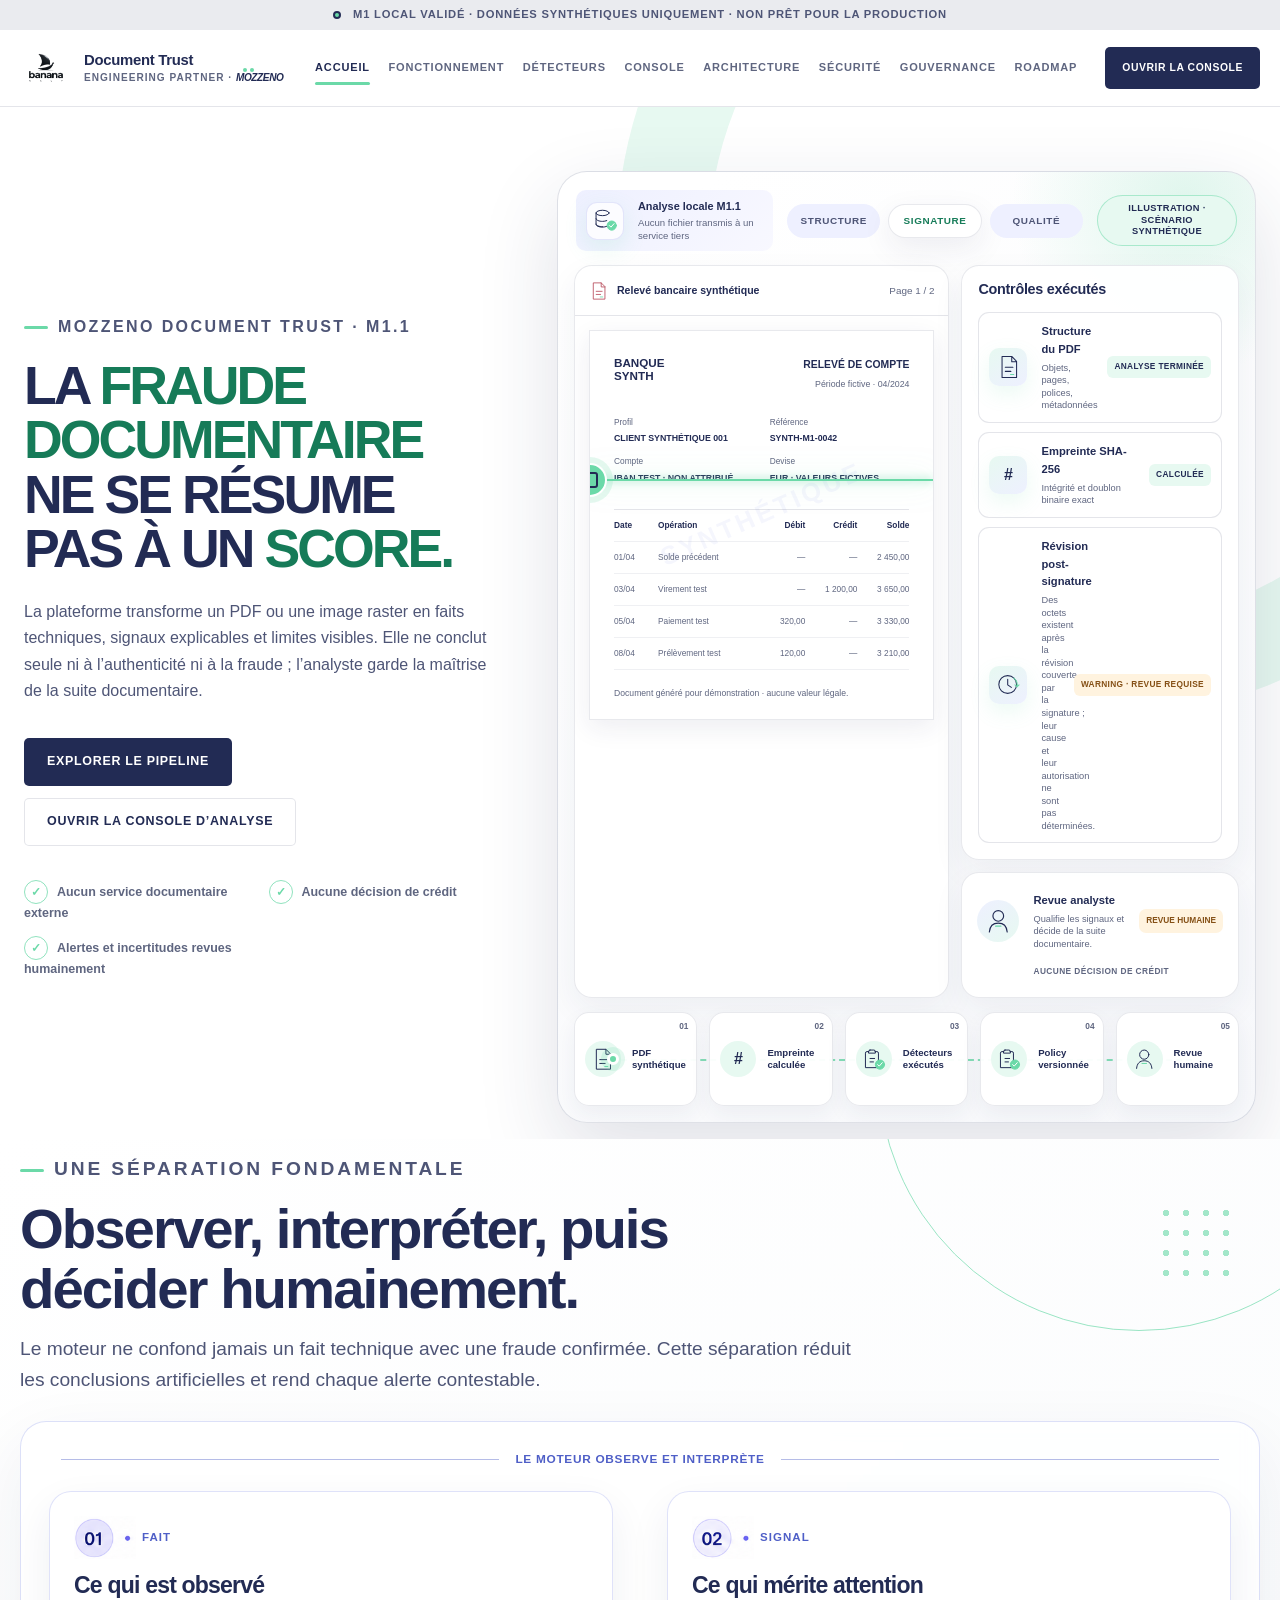
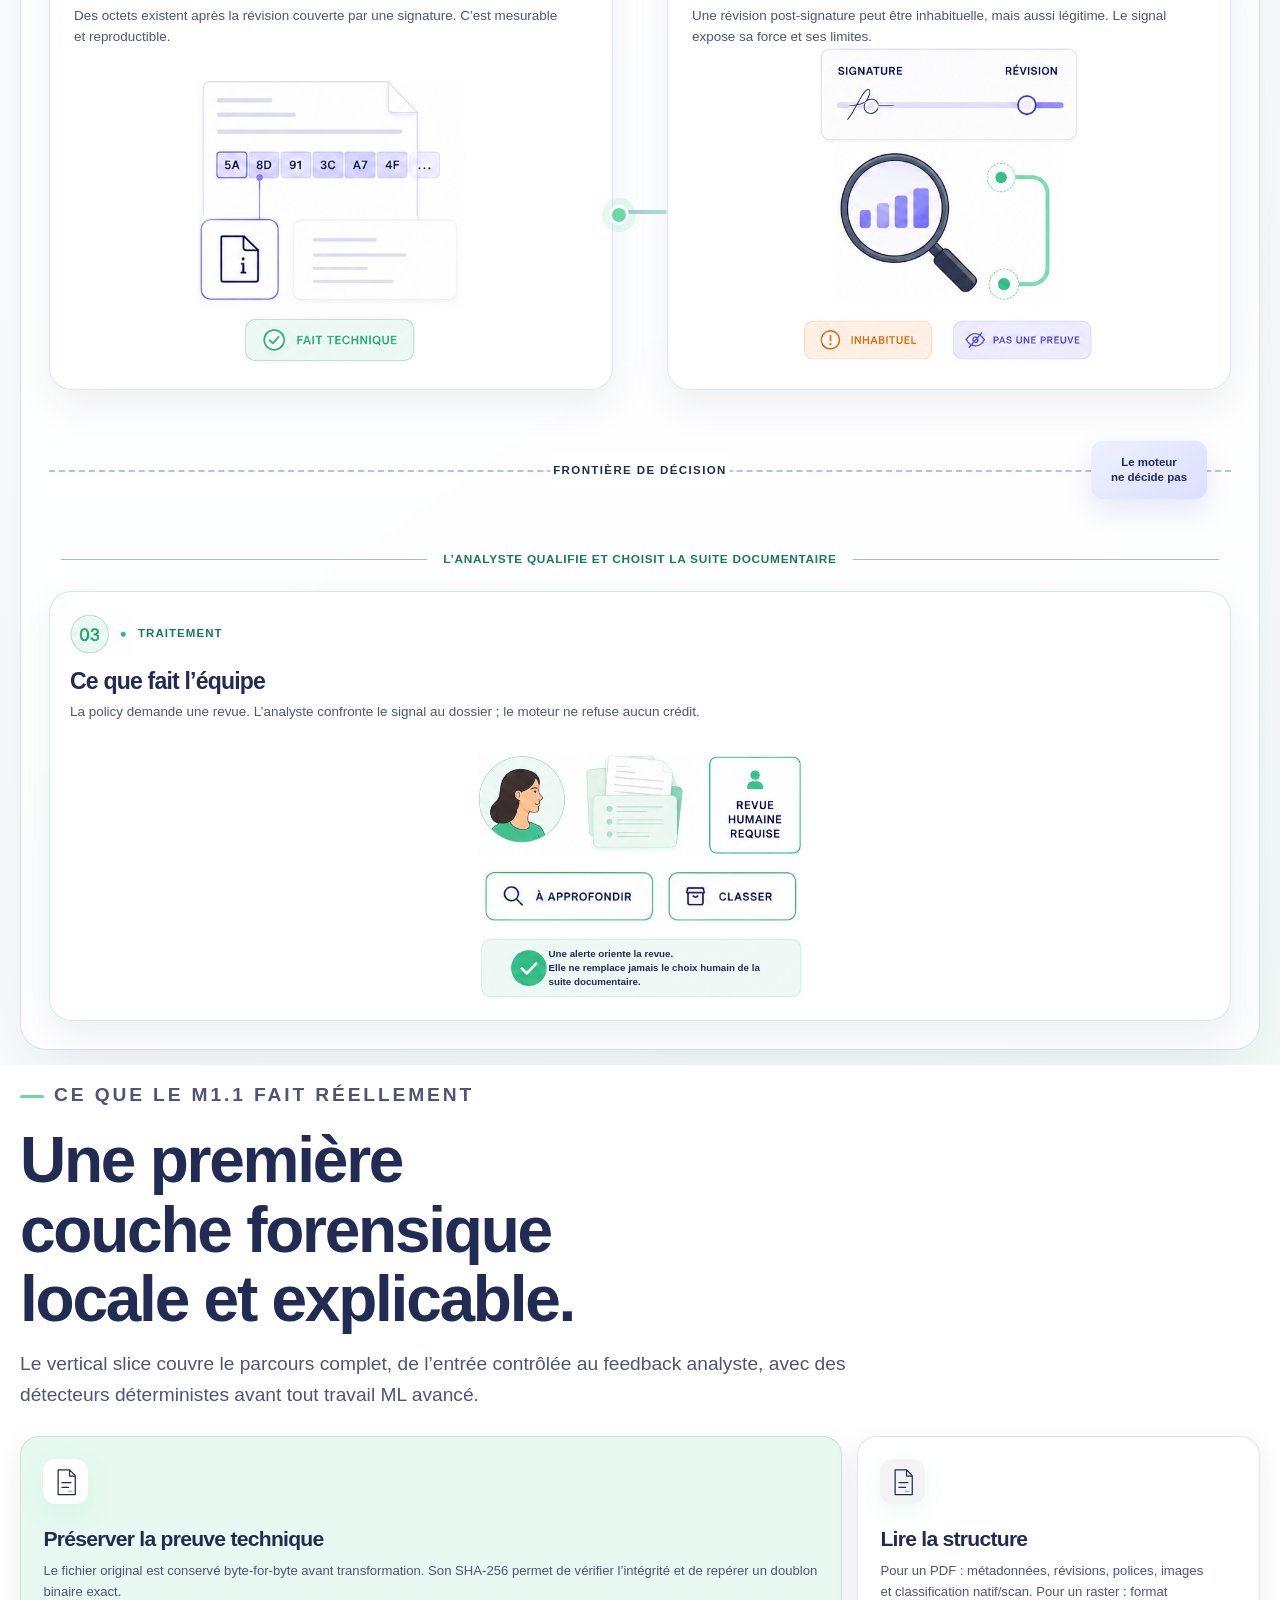
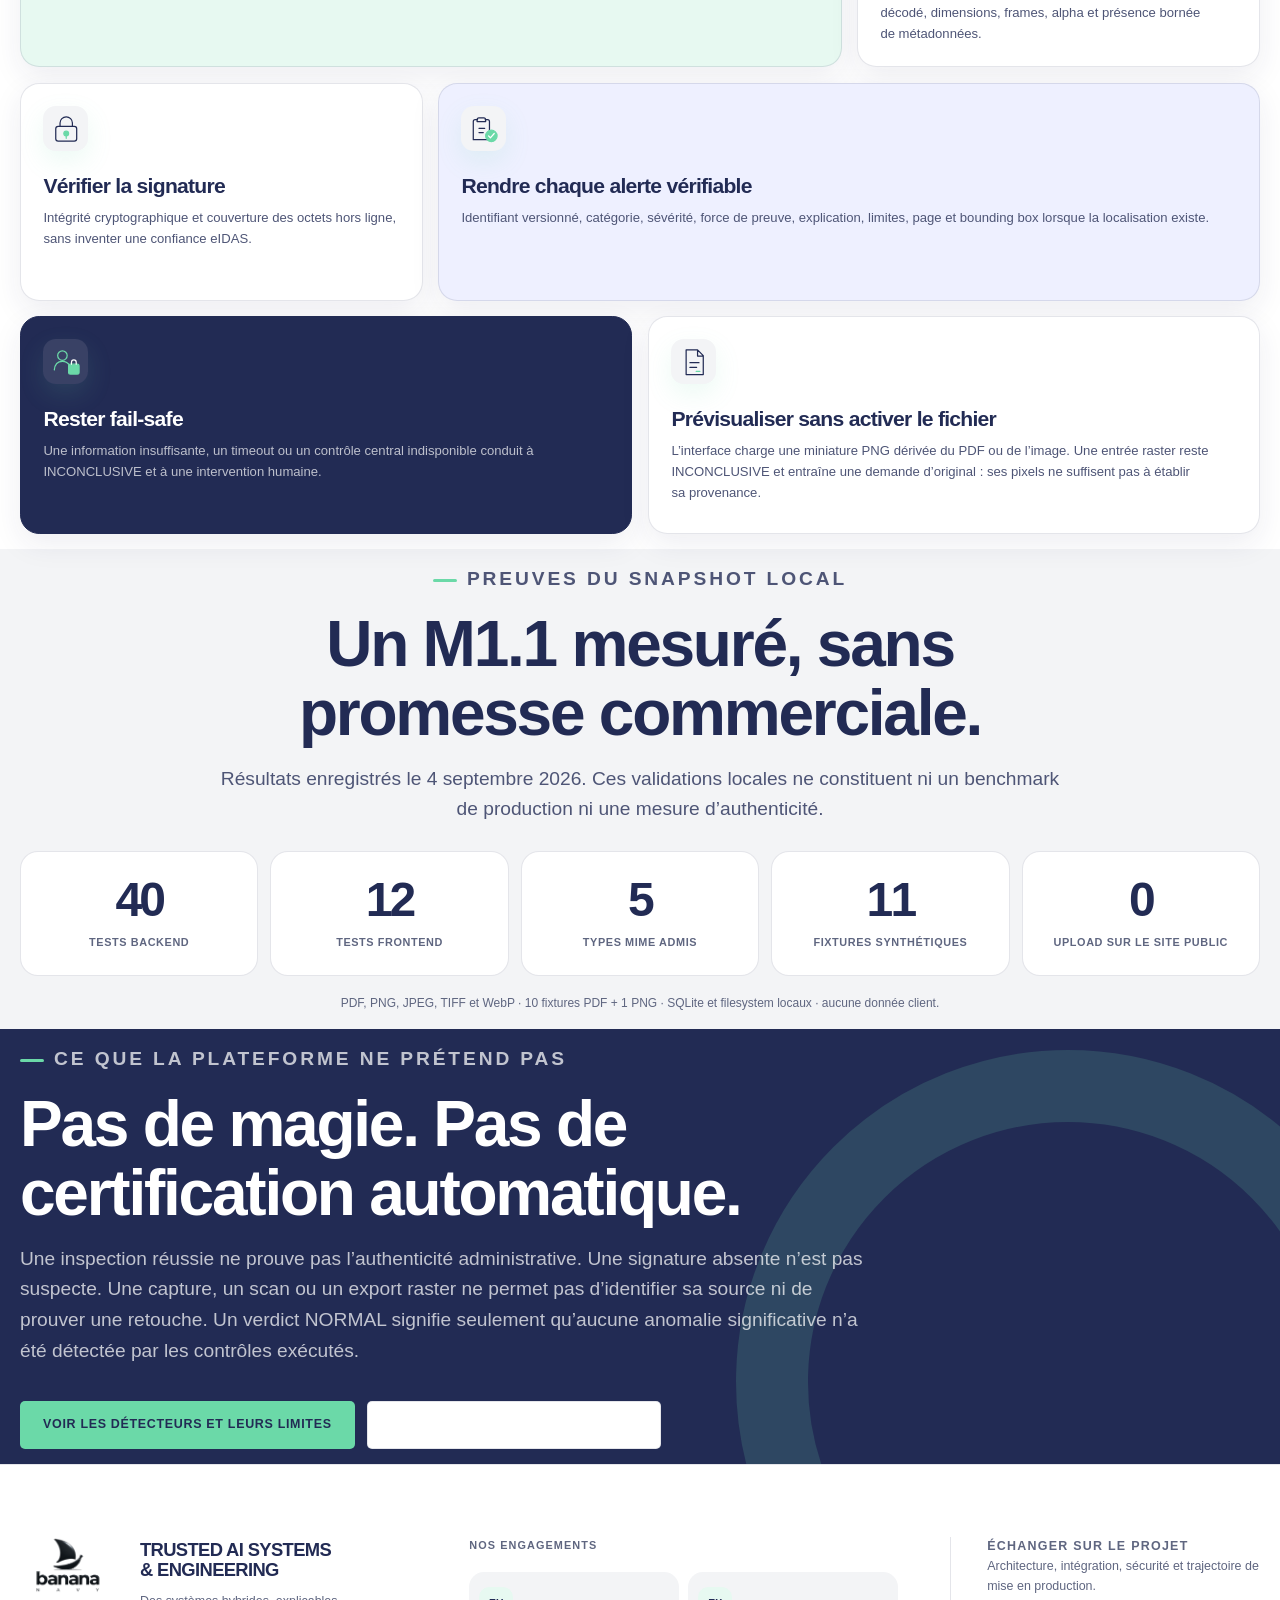
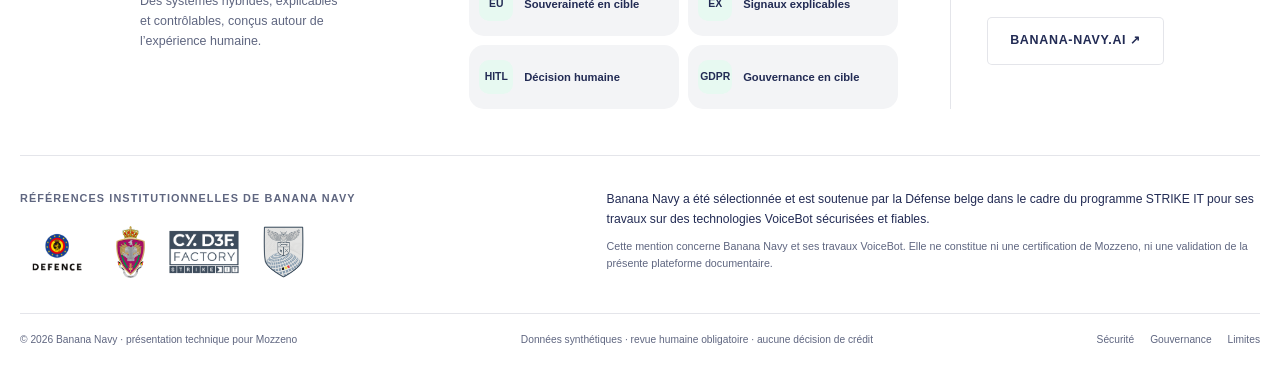
==== commit 149442f3: "Add mobile bento stacking motion" ====
--- a/index.html
+++ b/index.html
@@ -8,8 +8,8 @@
     <meta name="theme-color" content="#222b54">
     <title>Mozzeno Document Trust · Vue d’ensemble</title>
     <link rel="icon" href="assets/brand/banana-navy-logo.png" type="image/png">
-    <link rel="stylesheet" href="assets/styles.css">
-    <script defer src="assets/app.js"></script>
+    <link rel="stylesheet" href="assets/styles.css?v=20260904-stack">
+    <script defer src="assets/app.js?v=20260904-stack"></script>
   </head>
   <body data-page="home">
     <a class="skip-link" href="#contenu">Aller au contenu</a>
@@ -21,7 +21,7 @@
         <div class="shell hero-shell hero-grid">
           <div class="hero-copy" data-reveal>
             <p class="eyebrow">Mozzeno Document Trust · M1.1</p>
-            <h1>La fraude documentaire ne se résume pas à un <span class="accent">score.</span></h1>
+            <h1>La <span class="accent">fraude documentaire</span> ne se résume pas à un <span class="accent">score.</span></h1>
             <p>La plateforme transforme un PDF ou une image raster en faits techniques, signaux explicables et limites visibles. Elle ne conclut seule ni à l’authenticité ni à la fraude&nbsp;; l’analyste garde la maîtrise de la suite documentaire.</p>
             <div class="hero-actions">
               <a class="button button-primary" href="fonctionnement.html">Explorer le pipeline</a>
--- a/assets/styles.css
+++ b/assets/styles.css
@@ -3,6 +3,7 @@
   --navy-hover: #4e5576;
   --navy-focus: #293466;
   --mint: #6bd9a8;
+  --mint-text: #167b58;
   --mint-soft: #e7f9f1;
   --purple: #6f7ce3;
   --purple-soft: #eef0ff;
@@ -530,6 +531,10 @@
   line-height: 1.01;
 }
 
+body[data-page="home"] .hero-copy h1 {
+  text-transform: uppercase;
+}
+
 .hero-copy {
   min-width: 0;
 }
@@ -542,14 +547,12 @@
   line-height: 0.9;
 }
 
-.hero-copy h1 .accent,
 .subhero h1 .accent {
   position: relative;
   z-index: 0;
   display: inline-block;
 }
 
-.hero-copy h1 .accent::after,
 .subhero h1 .accent::after {
   position: absolute;
   z-index: -1;
@@ -561,6 +564,10 @@
   background: var(--mint);
   content: "";
   transform: rotate(-1.5deg);
+}
+
+.hero-copy h1 .accent {
+  color: var(--mint-text);
 }
 
 .hero-copy > p {
@@ -694,6 +701,8 @@
 .bento {
   --bento-lift: 0px;
   --bento-scale: 1;
+  --stack-shift: 0px;
+  --stack-scale: 1;
   position: relative;
   overflow: hidden;
   grid-column: span 4;
@@ -703,7 +712,7 @@
   background: white;
   padding: clamp(1.05rem, 1.8vw, 1.4rem);
   box-shadow: var(--shadow-sm);
-  transform: perspective(900px) translateY(var(--bento-lift)) rotateX(var(--rx, 0deg)) rotateY(var(--ry, 0deg)) scale(var(--bento-scale));
+  transform: perspective(900px) translateY(calc(var(--bento-lift) + var(--stack-shift))) rotateX(var(--rx, 0deg)) rotateY(var(--ry, 0deg)) scale(var(--bento-scale)) scale(var(--stack-scale));
   transition: transform 0.22s var(--ease), box-shadow 0.22s ease, border-color 0.22s ease;
 }
 
@@ -3663,12 +3672,12 @@
 
 /* Preserve bento motion after the shared reveal transform has completed. */
 .js-enabled .bento[data-reveal] {
-  transform: perspective(900px) translateY(calc(22px + var(--bento-lift))) rotateX(var(--rx, 0deg)) rotateY(var(--ry, 0deg)) scale(var(--bento-scale));
+  transform: perspective(900px) translateY(calc(22px + var(--bento-lift) + var(--stack-shift))) rotateX(var(--rx, 0deg)) rotateY(var(--ry, 0deg)) scale(var(--bento-scale)) scale(var(--stack-scale));
   transition: opacity 0.5s var(--ease), transform 0.42s var(--ease), box-shadow 0.22s ease, border-color 0.22s ease;
 }
 
 .js-enabled .bento[data-reveal][data-visible="true"] {
-  transform: perspective(900px) translateY(var(--bento-lift)) rotateX(var(--rx, 0deg)) rotateY(var(--ry, 0deg)) scale(var(--bento-scale));
+  transform: perspective(900px) translateY(calc(var(--bento-lift) + var(--stack-shift))) rotateX(var(--rx, 0deg)) rotateY(var(--ry, 0deg)) scale(var(--bento-scale)) scale(var(--stack-scale));
   transition: opacity 0.5s var(--ease), transform 0.22s var(--ease), box-shadow 0.22s ease, border-color 0.22s ease;
 }
 
@@ -4039,6 +4048,38 @@
     min-height: 0;
   }
 
+  .bento-grid.has-mobile-stack {
+    position: relative;
+    display: block;
+    isolation: isolate;
+  }
+
+  .bento-grid.has-mobile-stack .bento {
+    position: sticky;
+    z-index: var(--stack-z, 1);
+    top: var(--stack-top, 14px);
+    width: 100%;
+    margin: 0 0 var(--bento-gap);
+    transform-origin: top center;
+  }
+
+  .bento-grid.has-mobile-stack .bento:last-child {
+    margin-bottom: 0;
+  }
+
+  .bento-grid.has-mobile-stack .bento.is-stack-pinned {
+    box-shadow: 0 18px 42px rgba(34, 43, 84, 0.14);
+  }
+
+  .bento-grid.has-mobile-stack .bento.is-stack-covered {
+    border-color: rgba(107, 217, 168, 0.58);
+    box-shadow: 0 12px 30px rgba(34, 43, 84, 0.11);
+  }
+
+  .bento-grid.has-mobile-stack .bento:focus-within {
+    z-index: 40;
+  }
+
   .metric-grid {
     grid-template-columns: repeat(2, 1fr);
   }
@@ -4199,6 +4240,10 @@
   .hero-copy h1,
   .subhero h1 {
     font-size: 2.75rem;
+  }
+
+  body[data-page="home"] .hero-copy h1 {
+    font-size: clamp(2.35rem, 12vw, 2.75rem);
   }
 
   .trust-line {
@@ -4438,6 +4483,381 @@
   }
 }
 
+/* Console page: a deliberate mobile composition instead of a desktop stack. */
+@media (max-width: 780px) {
+  body[data-page="demo"] {
+    overflow-x: clip;
+  }
+
+  body[data-page="demo"] [data-site-header] {
+    display: contents;
+  }
+
+  body[data-page="demo"] .site-nav {
+    max-height: calc(100dvh - 82px);
+    overscroll-behavior: contain;
+  }
+
+  body[data-page="demo"] .site-nav a {
+    display: flex;
+    min-height: 44px;
+    align-items: center;
+  }
+
+  body[data-page="demo"] .brand-lockup {
+    min-height: 44px;
+  }
+
+  body[data-page="demo"] .breadcrumb a,
+  body[data-page="demo"] .legal-links a {
+    display: inline-flex;
+    min-height: 32px;
+    align-items: center;
+  }
+
+  body[data-page="demo"] .subhero h1 {
+    max-width: 12ch;
+    font-size: clamp(2.45rem, 11.5vw, 3.3rem);
+    line-height: 0.95;
+  }
+
+  body[data-page="demo"] .subhero .lead,
+  body[data-page="demo"] .section-head > p:not(.eyebrow),
+  body[data-page="demo"] .navy-section .section-head p {
+    font-size: 1rem;
+    line-height: 1.58;
+  }
+
+  body[data-page="demo"] .section-head h2 {
+    font-size: clamp(2rem, 9.8vw, 2.65rem);
+    line-height: 1.02;
+  }
+
+  body[data-page="demo"] .status-pills {
+    display: grid;
+    grid-template-columns: repeat(2, minmax(0, 1fr));
+    gap: 8px;
+  }
+
+  body[data-page="demo"] .status-pills .pill {
+    width: 100%;
+    min-height: 38px;
+    justify-content: center;
+    padding-inline: 9px;
+    font-size: 0.7rem;
+    letter-spacing: 0.04em;
+    text-align: center;
+  }
+
+  body[data-page="demo"] .status-pills .pill:last-child {
+    grid-column: 1 / -1;
+  }
+
+  body[data-page="demo"] .demo-console {
+    border-radius: 20px;
+    box-shadow: 0 16px 42px rgba(34, 43, 84, 0.12);
+  }
+
+  body[data-page="demo"] .demo-topbar {
+    flex-wrap: wrap;
+    align-items: flex-start;
+    gap: 8px 12px;
+    padding: 14px 16px;
+  }
+
+  body[data-page="demo"] .demo-topbar strong {
+    min-width: 0;
+    flex: 1 1 12rem;
+    line-height: 1.45;
+  }
+
+  body[data-page="demo"] .demo-topbar span {
+    border-radius: 999px;
+    background: white;
+    padding: 5px 9px;
+    font-size: 0.72rem;
+    line-height: 1.35;
+  }
+
+  body[data-page="demo"] .demo-grid {
+    display: flex;
+    flex-direction: column;
+  }
+
+  body[data-page="demo"] .demo-report {
+    order: 1;
+    padding: 1rem;
+  }
+
+  body[data-page="demo"] .demo-document {
+    order: 2;
+    border-top: 1px solid var(--line);
+    border-bottom: 0;
+    padding: 1rem;
+  }
+
+  body[data-page="demo"] .verdict-row {
+    display: grid;
+    grid-template-columns: minmax(0, 1fr) auto;
+    align-items: start;
+    gap: 12px;
+    margin-bottom: 18px;
+  }
+
+  body[data-page="demo"] .verdict-row h2 {
+    font-size: clamp(1.9rem, 8.8vw, 2.55rem);
+    line-height: 1;
+  }
+
+  body[data-page="demo"] .verdict-badge {
+    min-height: 36px;
+    display: inline-flex;
+    align-items: center;
+    justify-content: center;
+  }
+
+  body[data-page="demo"] .report-layer {
+    padding: 14px;
+  }
+
+  body[data-page="demo"] .report-layer p {
+    overflow-wrap: anywhere;
+    font-size: 0.9rem;
+    line-height: 1.52;
+  }
+
+  body[data-page="demo"] .report-layer code {
+    font-size: 0.79rem;
+    word-break: break-word;
+  }
+
+  body[data-page="demo"] .demo-disclaimer {
+    margin-top: 16px;
+    padding: 13px 14px;
+    font-size: 0.84rem;
+    line-height: 1.5;
+  }
+
+  body[data-page="demo"] .demo-report .button {
+    width: 100%;
+    min-height: 48px;
+    margin-top: 16px !important;
+    padding-inline: 14px;
+    text-align: center;
+  }
+
+  body[data-page="demo"] .demo-document .paper {
+    min-height: 21rem;
+    padding: 1.25rem;
+  }
+
+  body[data-page="demo"] .paper-head {
+    margin-bottom: 1.5rem;
+  }
+
+  body[data-page="demo"] .paper-table {
+    gap: 9px;
+    margin-top: 1.75rem;
+    padding-top: 1rem;
+  }
+
+  body[data-page="demo"] .paper-row {
+    grid-template-columns: minmax(0, 1fr) minmax(0, 0.72fr);
+    gap: 0.75rem;
+    font-size: 0.86rem;
+    line-height: 1.35;
+  }
+
+  body[data-page="demo"] .paper-row strong {
+    overflow-wrap: anywhere;
+    text-align: right;
+  }
+
+  body[data-page="demo"] .bento-grid {
+    gap: 0.75rem;
+  }
+
+  body[data-page="demo"] .bento {
+    border-radius: 18px;
+    padding: 1rem;
+  }
+
+  body[data-page="demo"] .bento h3 {
+    margin-top: 0.9rem;
+    font-size: 1.3rem;
+  }
+
+  body[data-page="demo"] .bento p {
+    font-size: 0.92rem;
+    line-height: 1.55;
+  }
+
+  body[data-page="demo"] .hero-actions {
+    display: grid;
+    grid-template-columns: 1fr;
+    gap: 10px;
+    margin-top: 22px;
+  }
+
+  body[data-page="demo"] .hero-actions .button {
+    width: 100%;
+  }
+
+  body[data-page="demo"] .site-footer {
+    padding: 2.25rem 0 1.25rem;
+  }
+
+  body[data-page="demo"] .footer-grid,
+  body[data-page="demo"] .partner-band {
+    gap: 1.5rem;
+  }
+
+  body[data-page="demo"] .footer-brand {
+    grid-template-columns: 72px minmax(0, 1fr);
+    gap: 1rem;
+  }
+
+  body[data-page="demo"] .footer-brand img {
+    width: 68px;
+  }
+
+  body[data-page="demo"] .partner-band {
+    margin-top: 1.75rem;
+    padding-top: 1.5rem;
+  }
+
+  body[data-page="demo"] .partner-logos {
+    display: grid;
+    grid-template-columns: repeat(2, minmax(0, 1fr));
+    gap: 14px;
+  }
+
+  body[data-page="demo"] .partner-logos img {
+    max-width: 68px;
+    justify-self: center;
+  }
+
+  body[data-page="demo"] .legal-line {
+    gap: 0.75rem;
+    margin-top: 1.5rem;
+    font-size: 0.72rem;
+    line-height: 1.5;
+  }
+
+  body[data-page="demo"] .legal-links {
+    flex-wrap: wrap;
+    gap: 10px 16px;
+  }
+}
+
+@media (max-width: 520px) {
+  body[data-page="demo"] .shell {
+    width: min(100% - 24px, 1240px);
+  }
+
+  body[data-page="demo"] .status-strip {
+    font-size: 0.7rem;
+    letter-spacing: 0.045em;
+  }
+
+  body[data-page="demo"] .status-strip .shell {
+    min-height: 42px;
+    gap: 8px;
+    padding-block: 5px;
+  }
+
+  body[data-page="demo"] .status-dot {
+    flex: 0 0 auto;
+  }
+
+  body[data-page="demo"] .header-inner {
+    min-height: 64px;
+  }
+
+  body[data-page="demo"] .brand-copy span {
+    display: none;
+  }
+
+  body[data-page="demo"] .breadcrumb {
+    overflow-wrap: anywhere;
+    font-size: 0.67rem;
+    letter-spacing: 0.06em;
+  }
+
+  body[data-page="demo"] .eyebrow {
+    font-size: 0.69rem;
+    letter-spacing: 0.12em;
+  }
+
+  body[data-page="demo"] .report-layer b {
+    font-size: 0.7rem;
+  }
+
+  body[data-page="demo"] .navy-section::after {
+    right: -190px;
+    bottom: -230px;
+    width: 380px;
+    height: 380px;
+    border-width: 52px;
+  }
+}
+
+@media (max-width: 360px) {
+  body[data-page="demo"] .shell {
+    width: min(100% - 20px, 1240px);
+  }
+
+  body[data-page="demo"] .brand-copy {
+    display: grid;
+  }
+
+  body[data-page="demo"] .brand-copy strong {
+    font-size: 0.76rem;
+  }
+
+  body[data-page="demo"] .subhero h1 {
+    font-size: 2.35rem;
+  }
+
+  body[data-page="demo"] .status-pills {
+    grid-template-columns: 1fr;
+  }
+
+  body[data-page="demo"] .status-pills .pill:last-child {
+    grid-column: auto;
+  }
+
+  body[data-page="demo"] .demo-topbar strong,
+  body[data-page="demo"] .demo-topbar span {
+    width: 100%;
+  }
+
+  body[data-page="demo"] .verdict-row {
+    grid-template-columns: 1fr;
+  }
+
+  body[data-page="demo"] .verdict-badge {
+    justify-self: start;
+  }
+
+  body[data-page="demo"] .demo-document {
+    padding: 0.75rem;
+  }
+
+  body[data-page="demo"] .demo-document .paper {
+    padding: 1rem 0.85rem;
+  }
+
+  body[data-page="demo"] .paper-row {
+    grid-template-columns: minmax(0, 1fr);
+    gap: 0.125rem;
+  }
+
+  body[data-page="demo"] .paper-row strong {
+    text-align: left;
+  }
+}
+
 @media (prefers-reduced-motion: reduce) {
   html {
     scroll-behavior: auto;
@@ -4460,4 +4880,15 @@
   .bento {
     transform: none !important;
   }
-}
+
+  .bento-grid.has-mobile-stack {
+    display: grid;
+  }
+
+  .bento-grid.has-mobile-stack .bento {
+    position: relative;
+    z-index: auto;
+    top: auto;
+    margin: 0;
+  }
+}
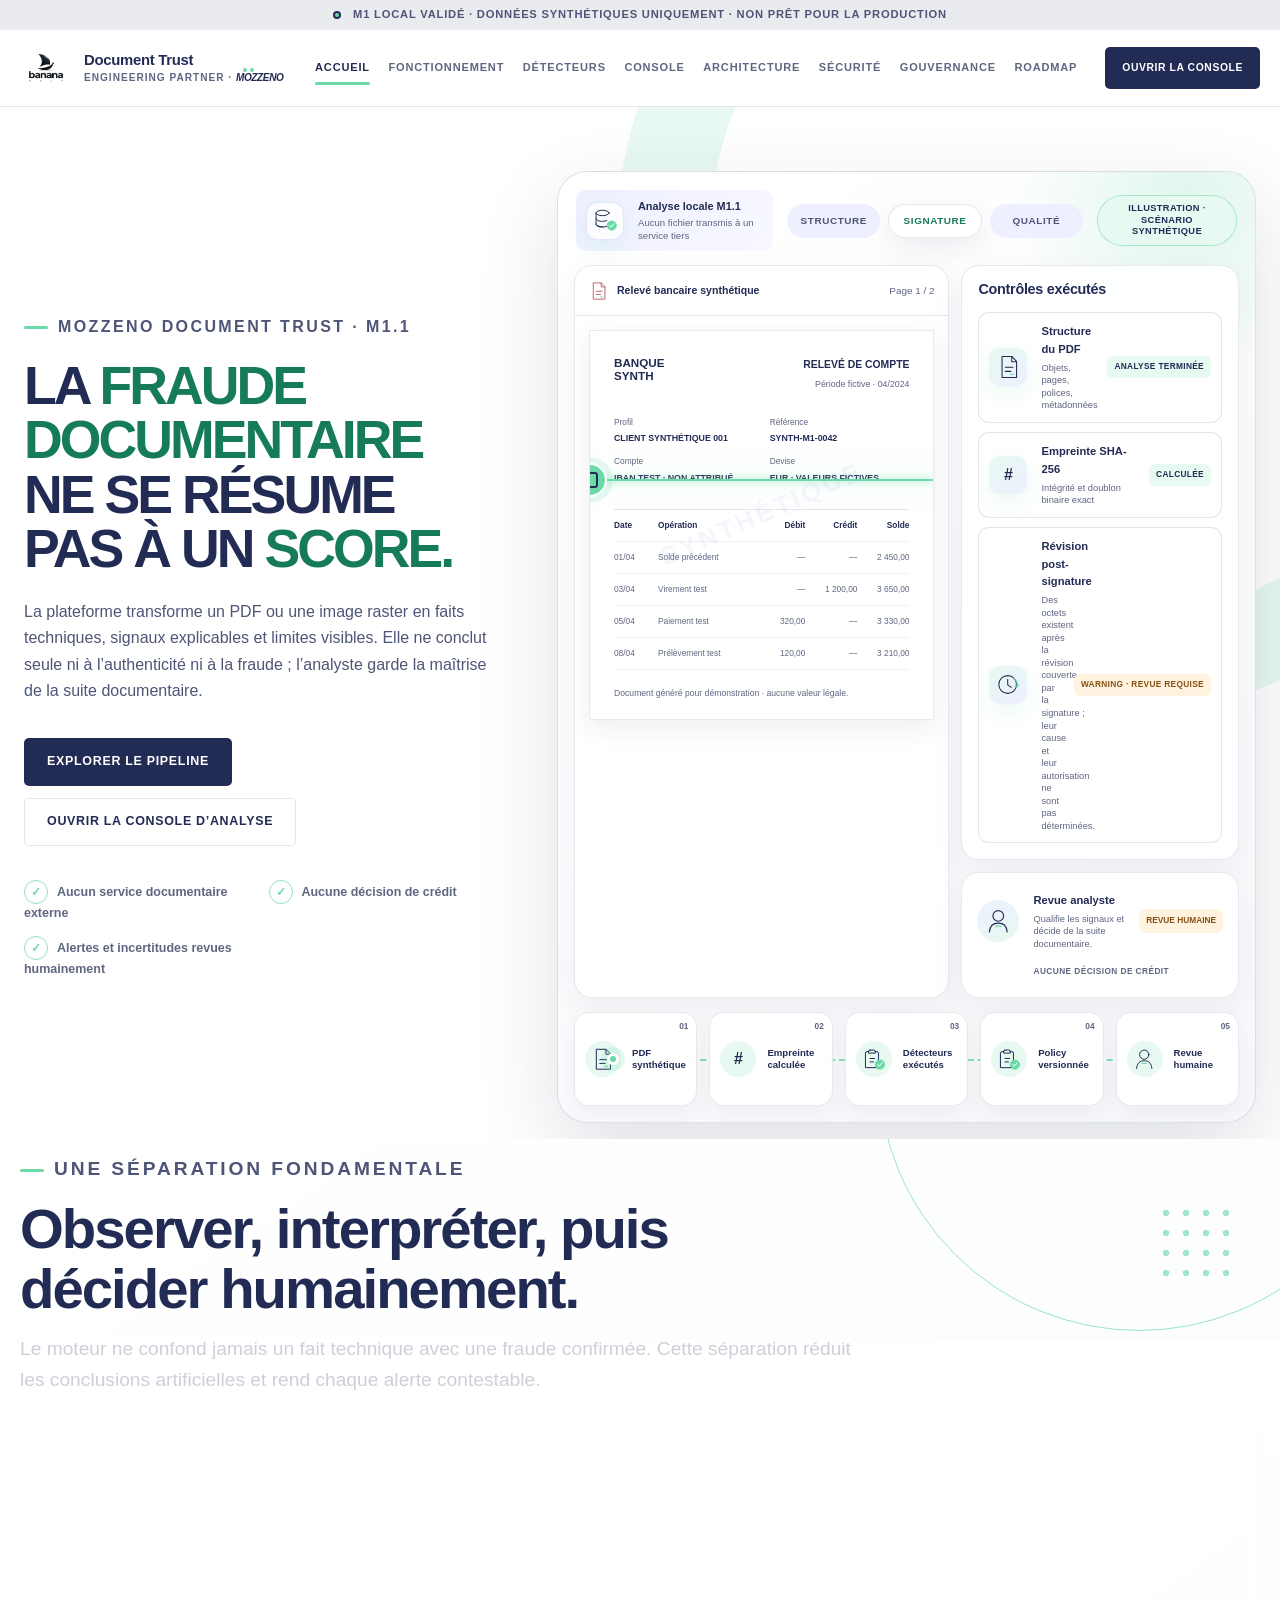
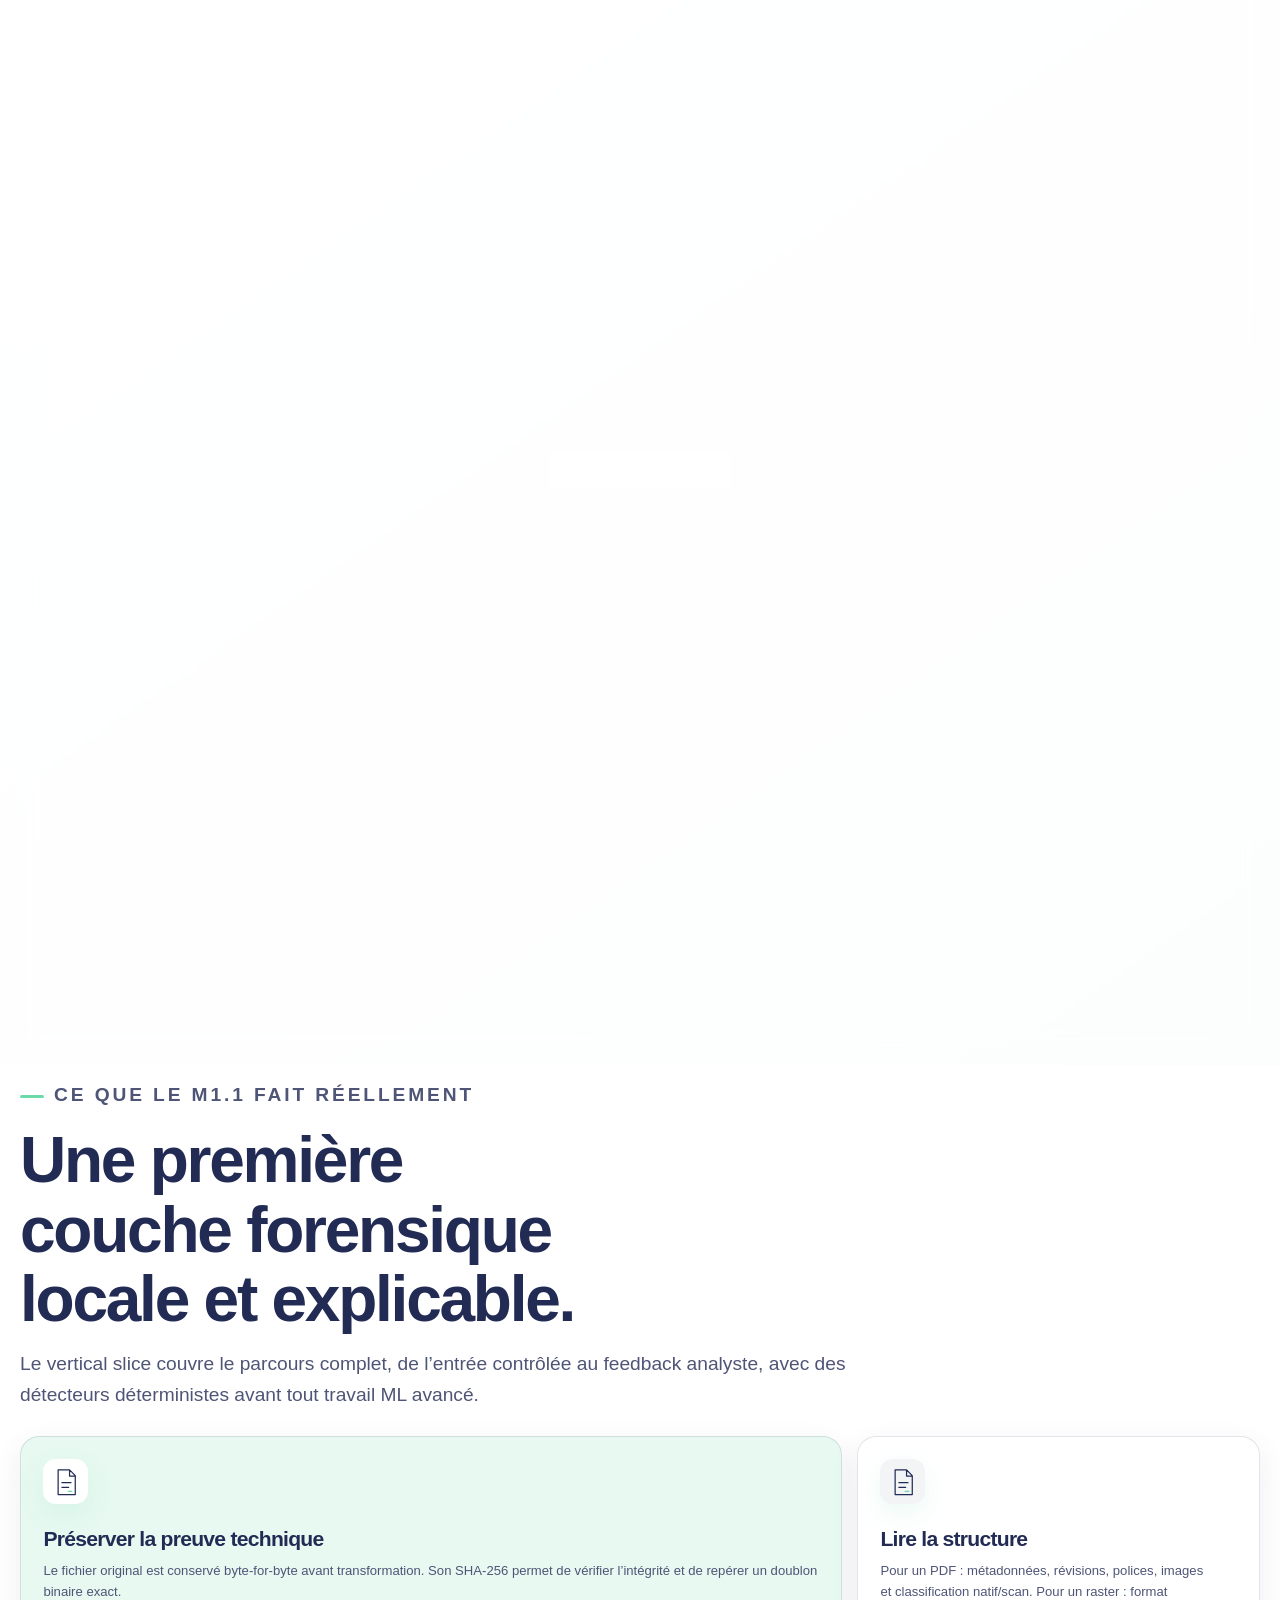
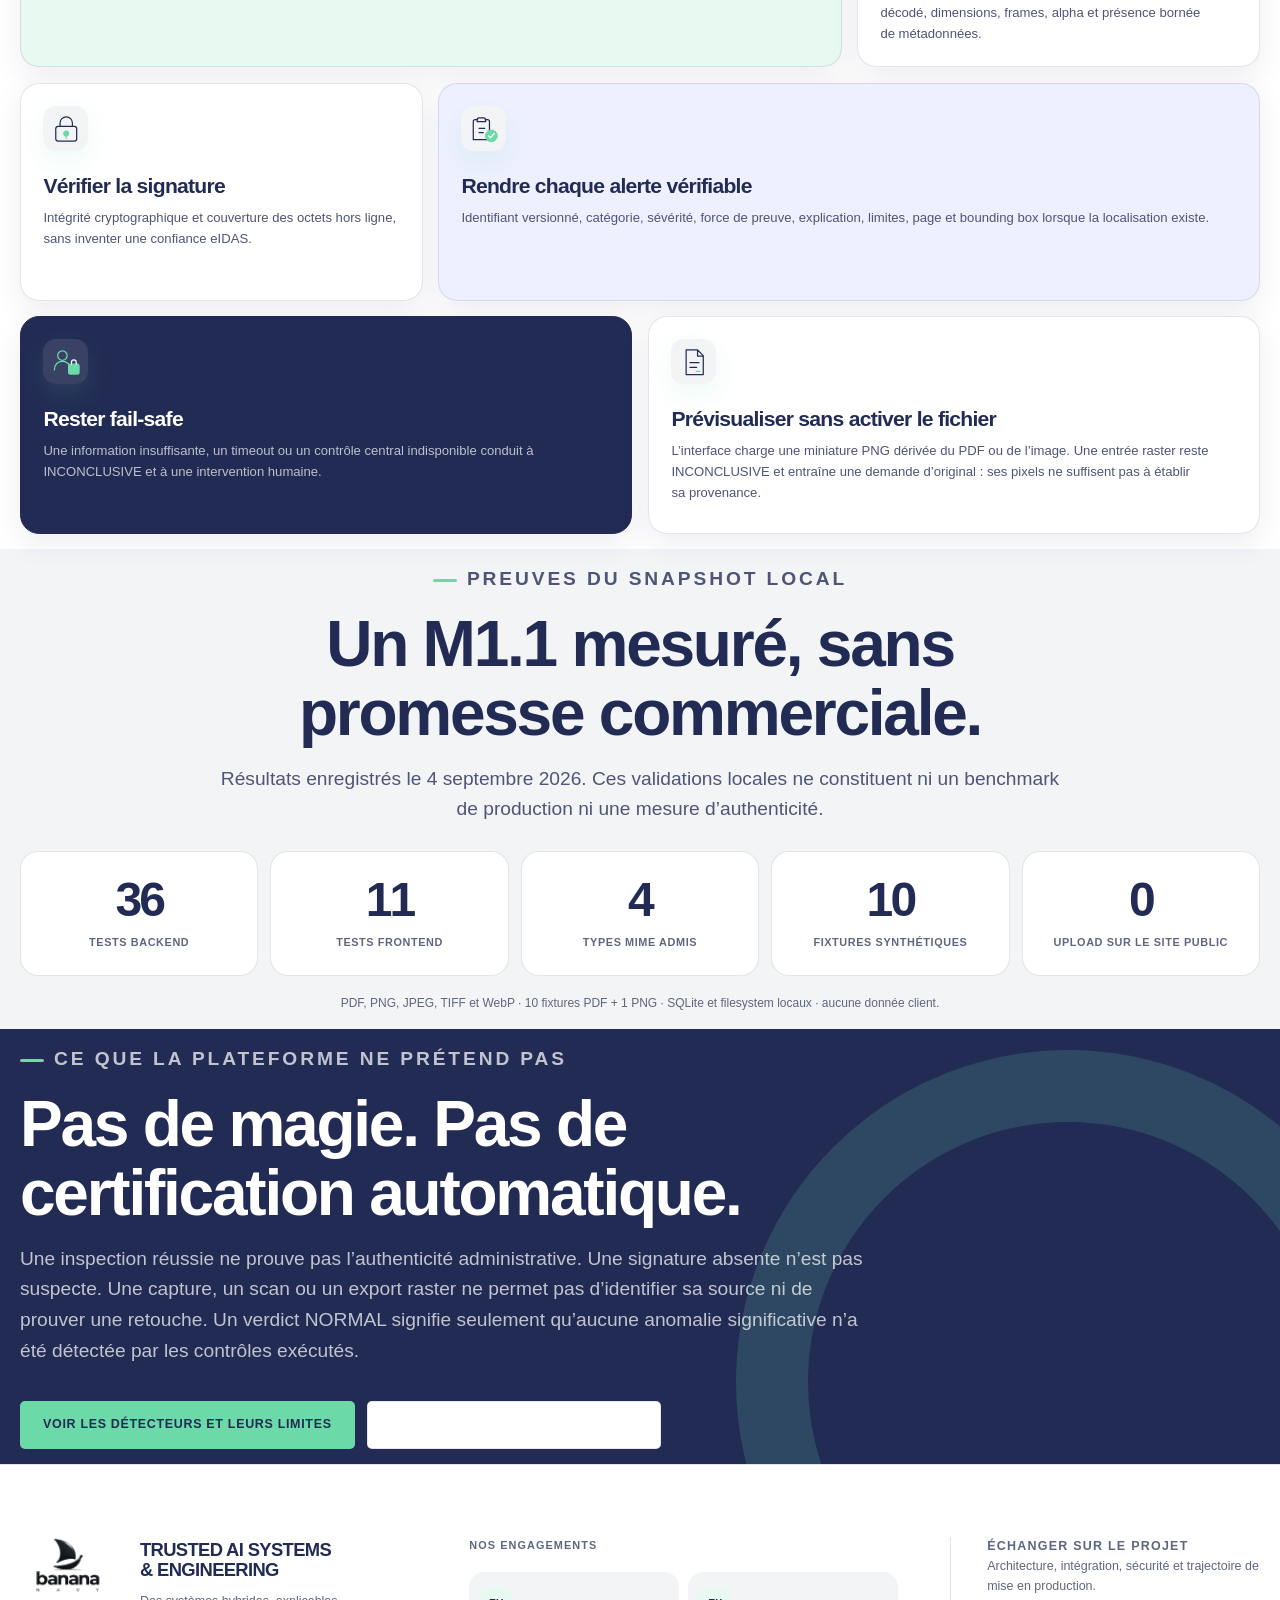
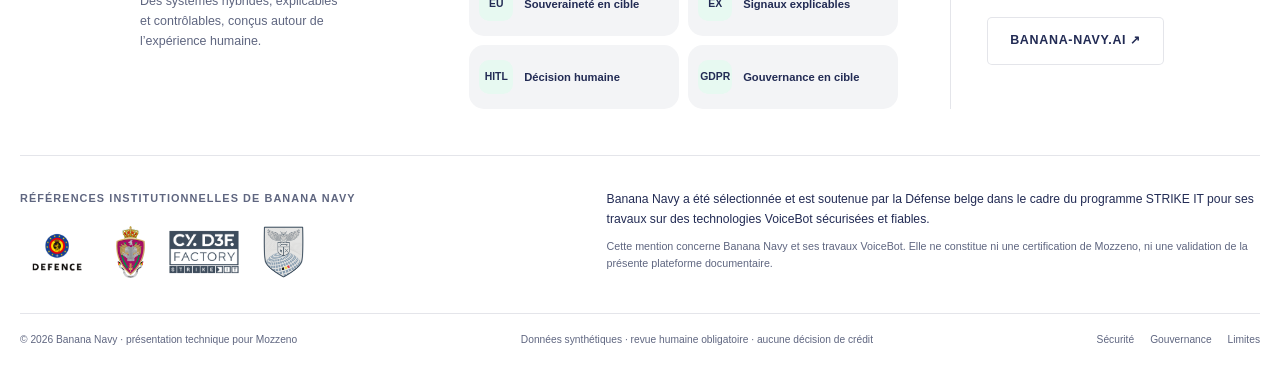
==== commit 0835a6e9: "Refresh bento motion assets" ====
--- a/index.html
+++ b/index.html
@@ -8,8 +8,8 @@
     <meta name="theme-color" content="#222b54">
     <title>Mozzeno Document Trust · Vue d’ensemble</title>
     <link rel="icon" href="assets/brand/banana-navy-logo.png" type="image/png">
-    <link rel="stylesheet" href="assets/styles.css?v=20260904-stack">
-    <script defer src="assets/app.js?v=20260904-stack"></script>
+    <link rel="stylesheet" href="assets/styles.css?v=20260904-stack2">
+    <script defer src="assets/app.js?v=20260904-stack2"></script>
   </head>
   <body data-page="home">
     <a class="skip-link" href="#contenu">Aller au contenu</a>
--- a/assets/styles.css
+++ b/assets/styles.css
@@ -3960,6 +3960,10 @@
     font-size: clamp(2.9rem, 14vw, 4.7rem);
   }
 
+  body[data-page="home"] .hero-copy h1 {
+    font-size: clamp(2.75rem, 9.5vw, 4.25rem);
+  }
+
   .trust-console {
     min-height: 0;
     border-radius: 22px;
